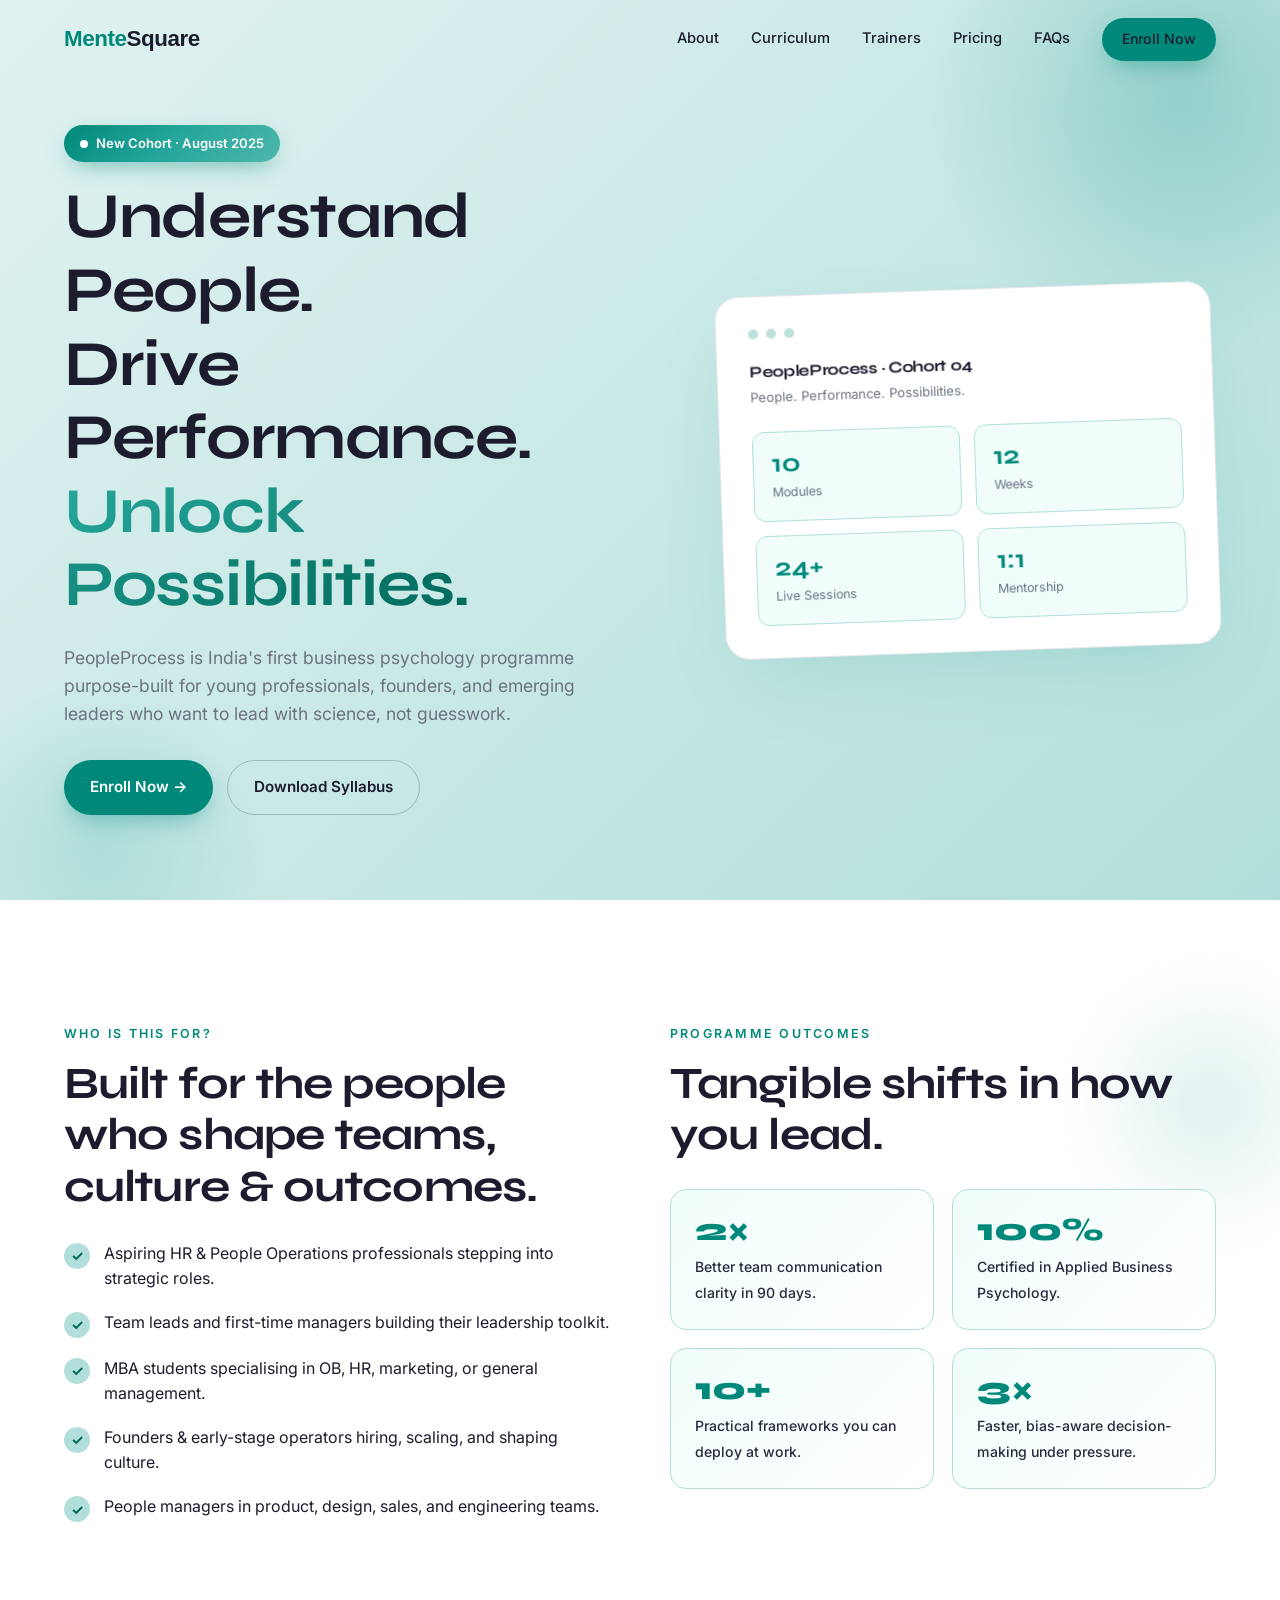
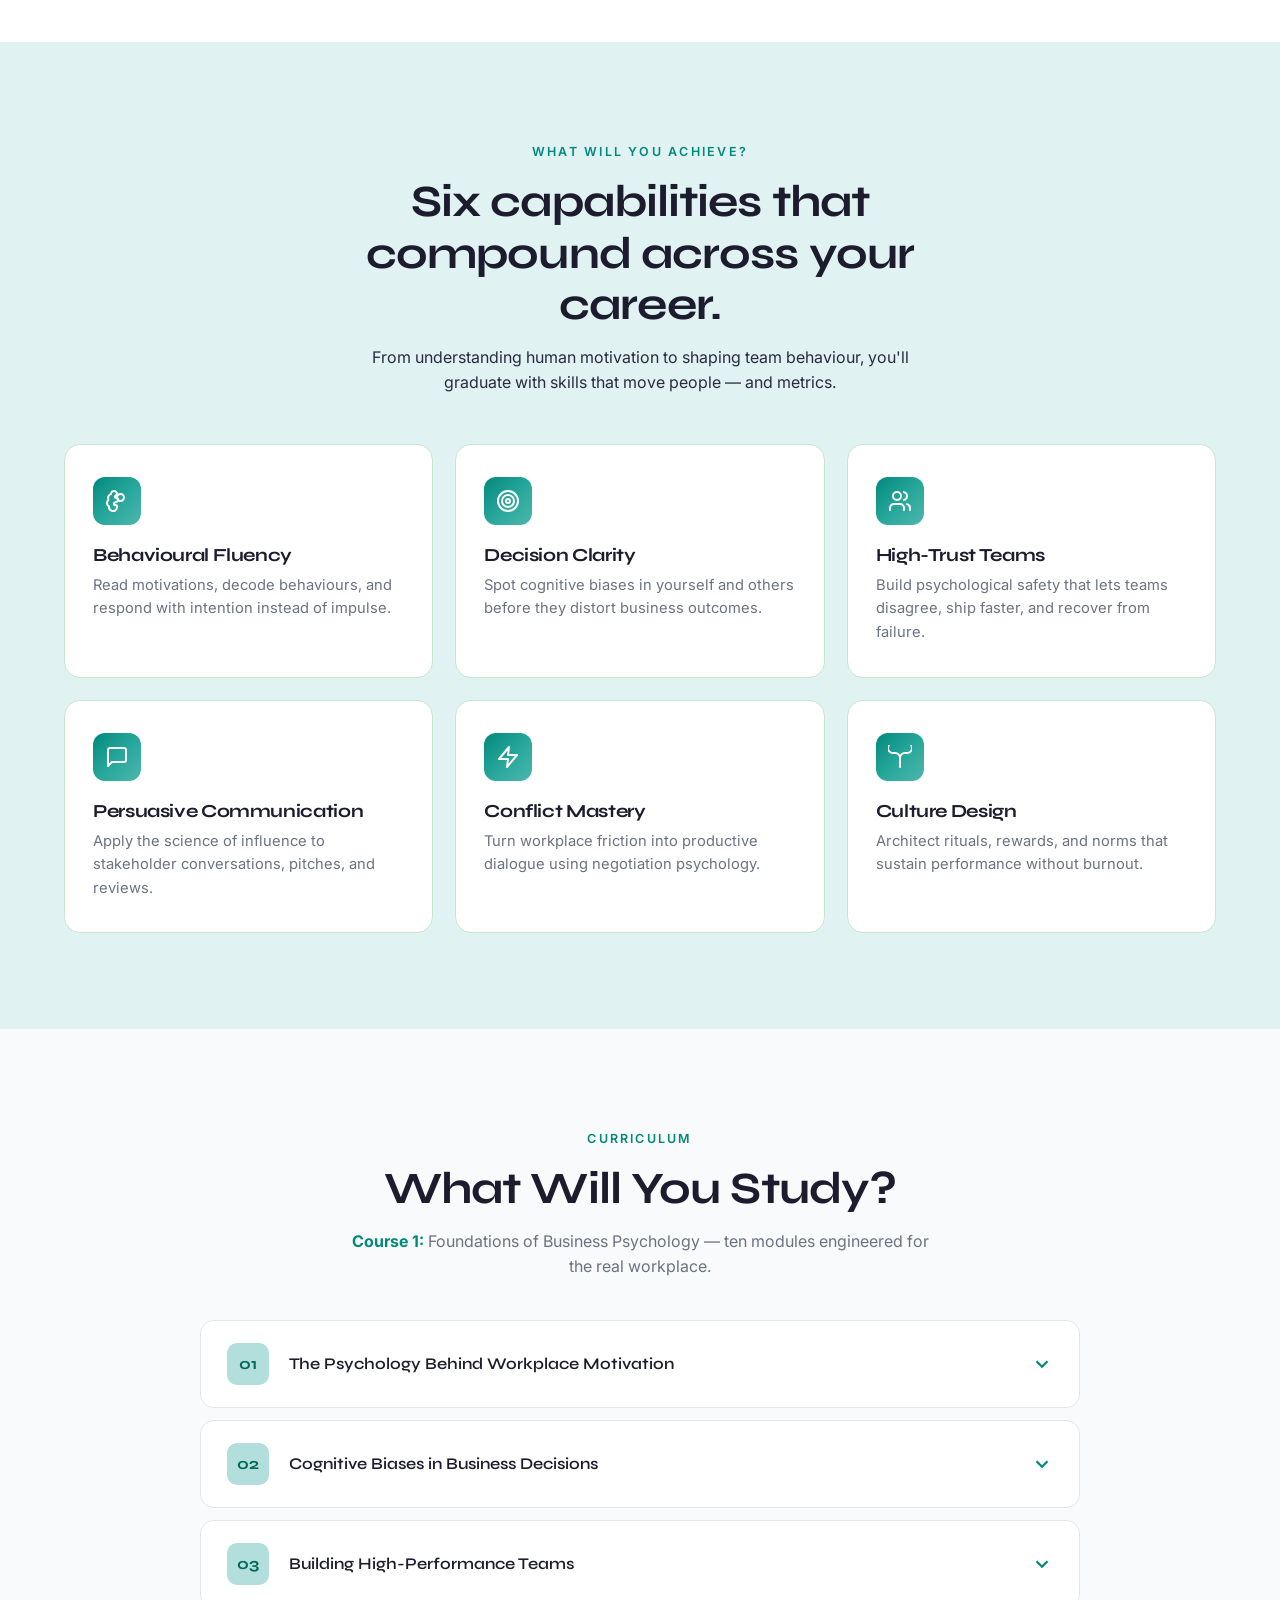
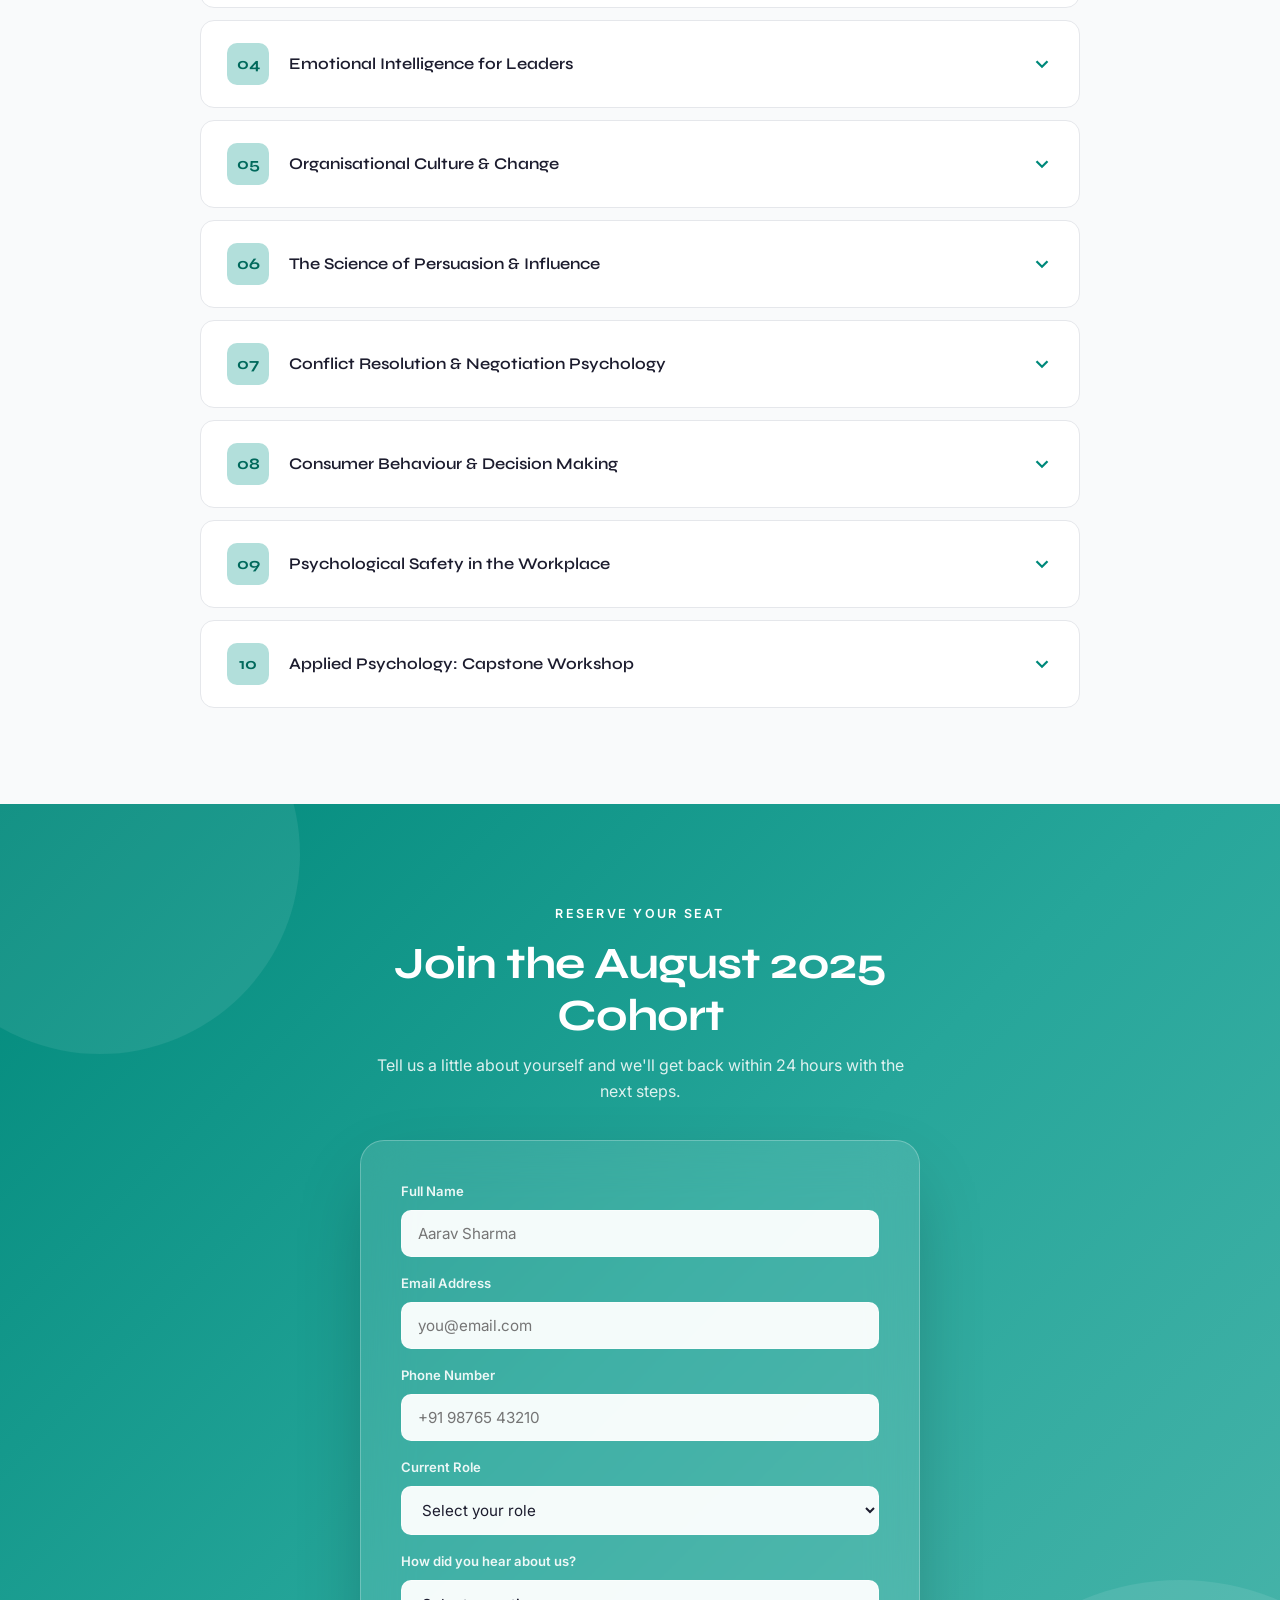
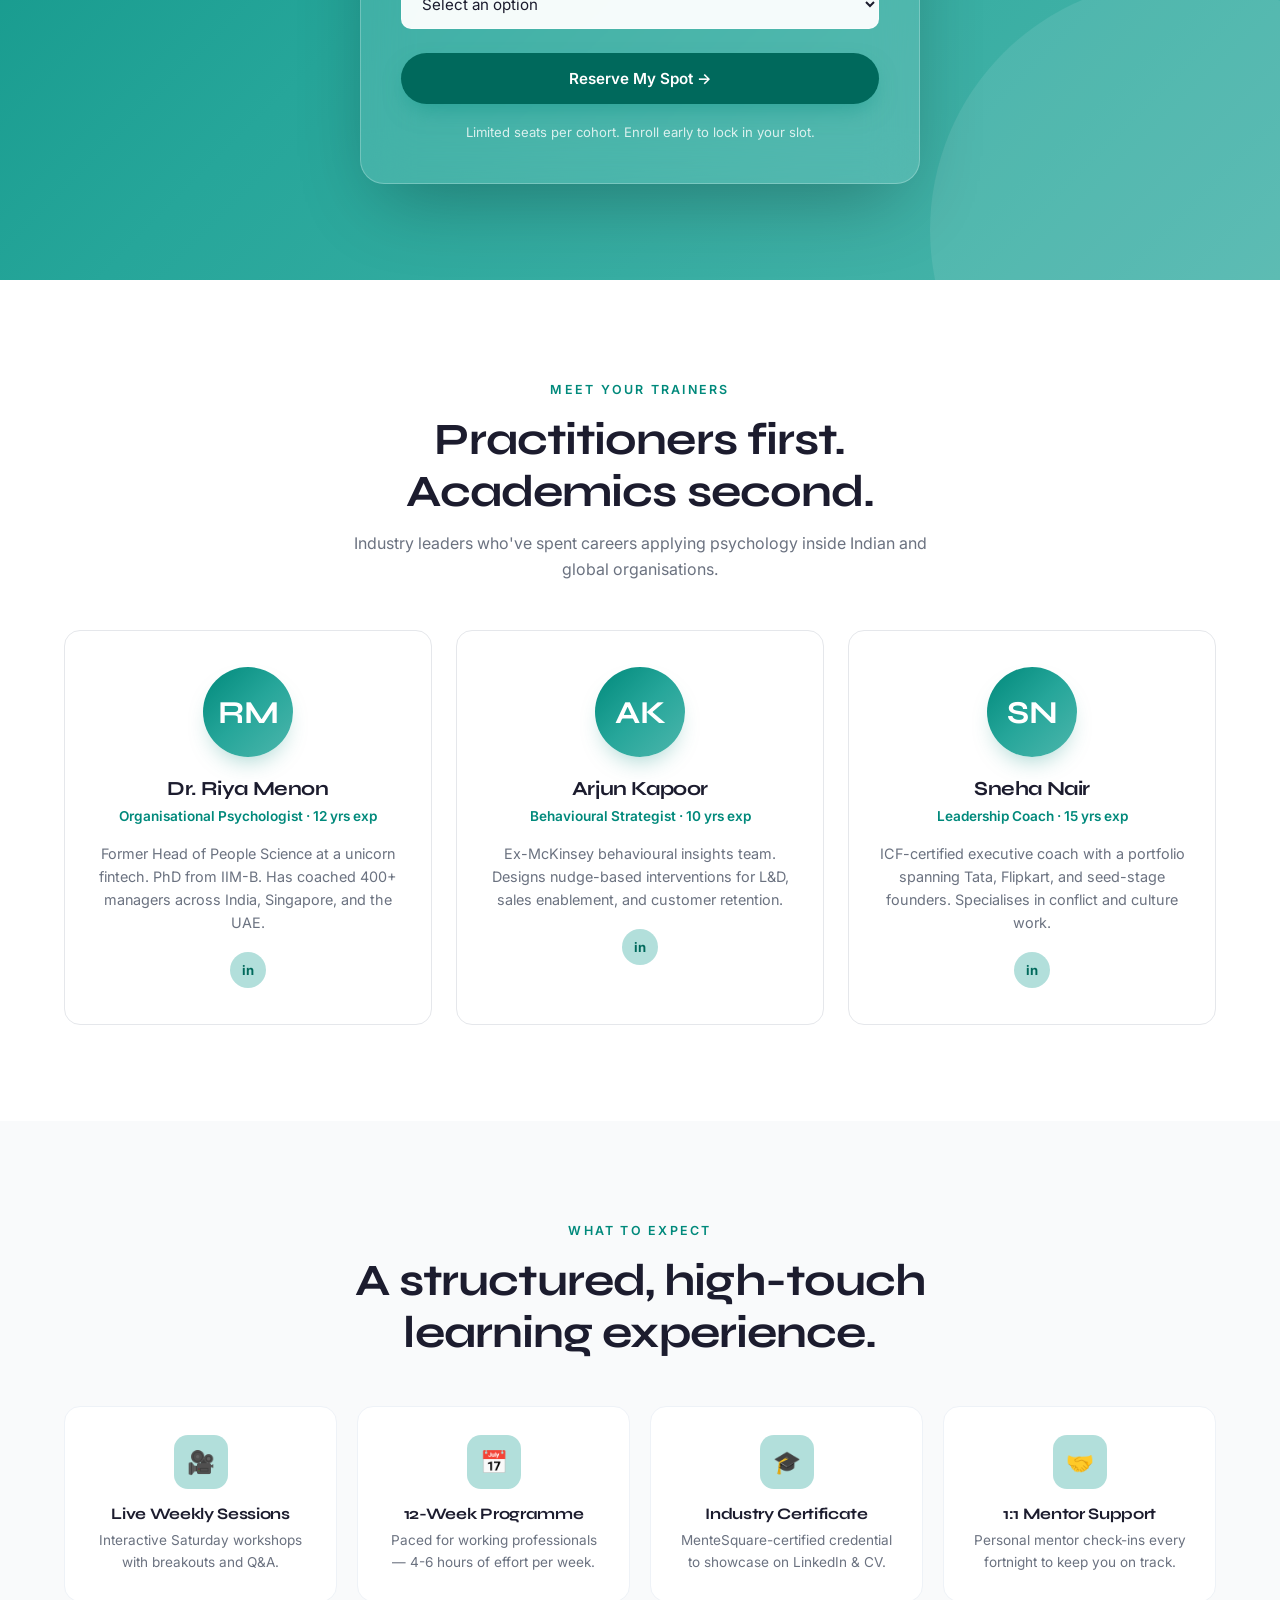
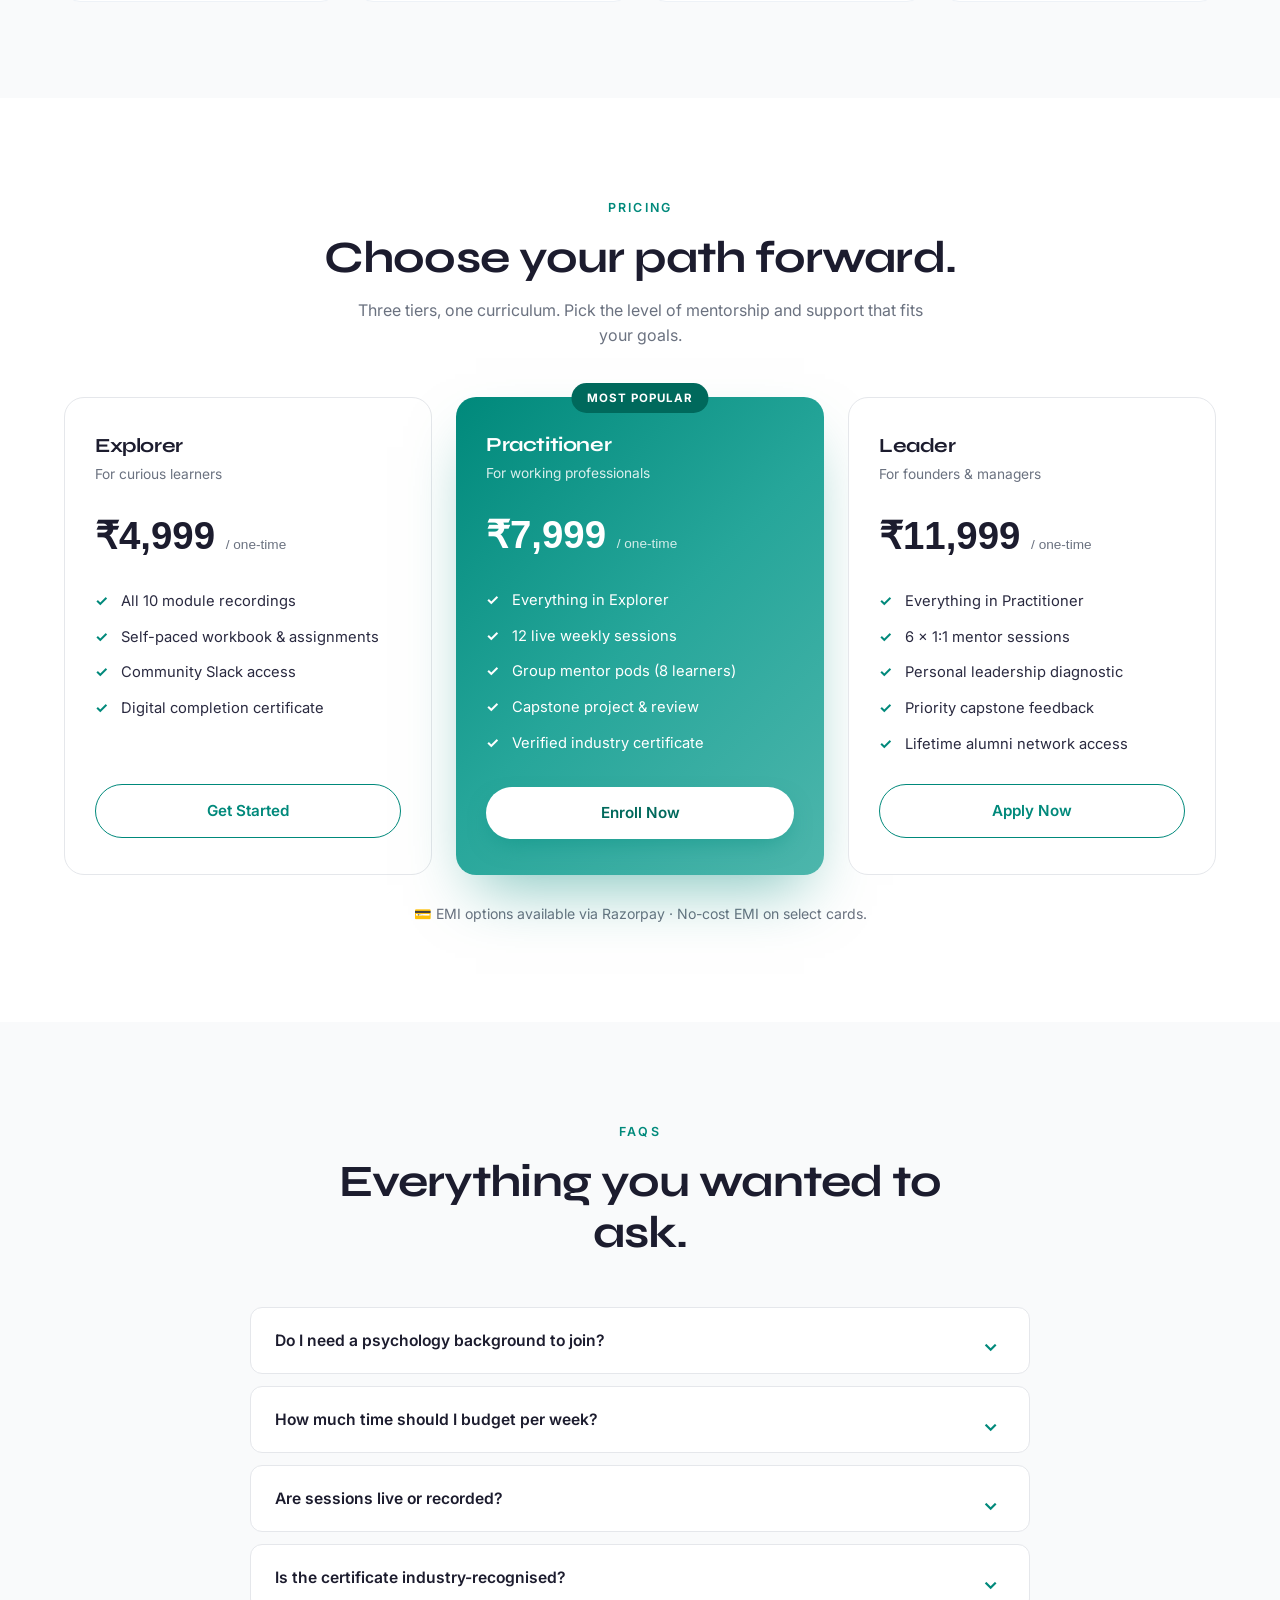
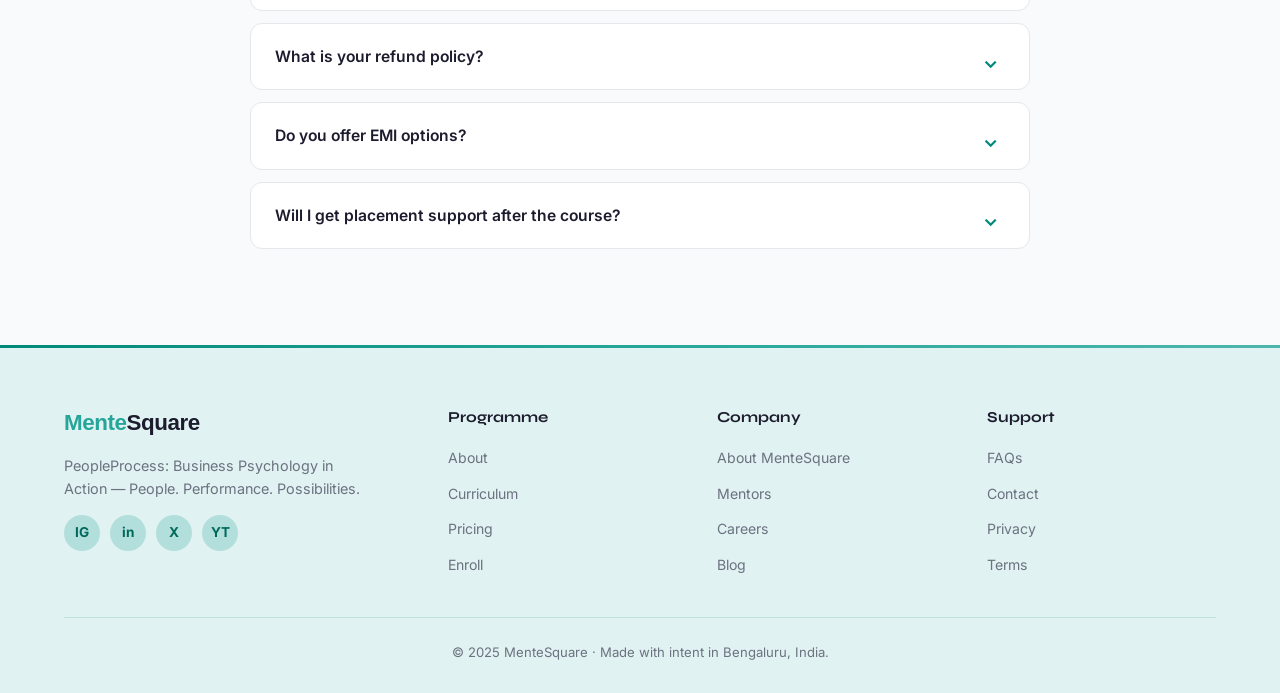
==== public/peopleprocess.html @ 3e002c64 "Changes" ====
<!DOCTYPE html>
<html lang="en">
<head>
<meta charset="UTF-8" />
<meta name="viewport" content="width=device-width, initial-scale=1.0" />
<title>PeopleProcess: Business Psychology in Action — MenteSquare</title>
<meta name="description" content="India's first business psychology programme for young professionals. People. Performance. Possibilities." />
<link rel="preconnect" href="https://fonts.googleapis.com" />
<link rel="preconnect" href="https://fonts.gstatic.com" crossorigin />
<link href="https://fonts.googleapis.com/css2?family=Syne:wght@500;600;700;800&family=Inter:wght@300;400;500;600;700&display=swap" rel="stylesheet" />
<style>
:root{
  --teal:#00897B; --teal-dark:#00695C; --teal-light:#B2DFDB; --teal-glow:#26A69A;
  --off:#F9FAFB; --ink:#1C1C2E; --ink-soft:#2A2A40; --muted:#6B7280;
  --grad: linear-gradient(135deg,#00897B 0%,#26A69A 50%,#4DB6AC 100%);
  --grad-dark: linear-gradient(135deg,#E0F2F1 0%,#B2DFDB 100%);
  --glass: rgba(255,255,255,0.08);
  --glass-border: rgba(255,255,255,0.18);
  --shadow: 0 20px 60px -20px rgba(0,137,123,.35);
  --radius: 16px;
}
*{box-sizing:border-box;margin:0;padding:0}
html{scroll-behavior:smooth;scroll-padding-top:80px}
body{font-family:'Inter',system-ui,sans-serif;color:var(--ink);background:var(--off);line-height:1.6;-webkit-font-smoothing:antialiased;overflow-x:hidden}
h1,h2,h3,h4{font-family:'Syne',sans-serif;font-weight:700;line-height:1.15;letter-spacing:-.02em;color:var(--ink)}
h1{font-size:clamp(2.2rem,5.2vw,4rem)}
h2{font-size:clamp(1.8rem,3.8vw,2.8rem)}
h3{font-size:1.25rem}
p{color:var(--muted)}
a{color:inherit;text-decoration:none}
img{max-width:100%;display:block}
.container{max-width:1200px;margin:0 auto;padding:0 24px}
.section{padding:96px 0;position:relative;overflow:hidden}
.eyebrow{display:inline-block;font-size:.78rem;font-weight:600;letter-spacing:.18em;text-transform:uppercase;color:var(--teal);margin-bottom:14px}
.btn{display:inline-flex;align-items:center;gap:8px;padding:14px 26px;border-radius:999px;font-weight:600;font-size:.95rem;cursor:pointer;border:none;transition:transform .25s ease,box-shadow .25s ease,background .25s ease;font-family:inherit}
.btn-primary{background:var(--teal);color:#fff;box-shadow:0 10px 24px -8px rgba(0,137,123,.5)}
.btn-primary:hover{transform:translateY(-2px);background:var(--teal-dark);box-shadow:0 16px 32px -10px rgba(0,137,123,.6)}
.btn-outline{background:transparent;color:var(--ink);border:1.5px solid rgba(0,0,0,.2)}
.btn-outline:hover{background:rgba(0,137,123,.08);border-color:var(--teal)}
.btn-ghost{background:transparent;color:var(--teal);border:1.5px solid var(--teal)}
.btn-ghost:hover{background:var(--teal);color:#fff}

/* Floating shapes */
.shape{position:absolute;border-radius:50%;pointer-events:none;z-index:0}
.shape-teal{background:radial-gradient(circle,rgba(38,166,154,.35),transparent 70%);filter:blur(20px)}
.shape-light{background:radial-gradient(circle,rgba(178,223,219,.5),transparent 70%);filter:blur(30px)}
.arc{position:absolute;border:2px solid rgba(0,137,123,.15);border-radius:50%;pointer-events:none}

/* Navbar */
.nav{position:fixed;top:0;left:0;right:0;z-index:100;padding:18px 0;transition:all .3s ease;background:transparent}
.nav.scrolled{background:rgba(249,250,251,.85);backdrop-filter:blur(16px);-webkit-backdrop-filter:blur(16px);box-shadow:0 4px 20px -10px rgba(0,0,0,.08);padding:12px 0}
.nav-inner{display:flex;align-items:center;justify-content:space-between}
.logo{font-family:'Calibri','Segoe UI',sans-serif;font-weight:800;font-size:1.4rem;color:var(--teal);letter-spacing:-.02em}
.logo span{color:var(--ink)}
.nav-links{display:flex;gap:32px;align-items:center}
.nav-links a{font-size:.92rem;font-weight:500;color:var(--ink);transition:color .2s}
.nav-links a:hover{color:var(--teal)}
.nav .btn{padding:10px 20px;font-size:.88rem}
.hamburger{display:none;background:none;border:none;cursor:pointer;width:32px;height:32px;flex-direction:column;justify-content:center;gap:5px}
.hamburger span{display:block;width:22px;height:2px;background:var(--ink);transition:.3s}

/* Hero */
.hero{background:var(--grad-dark);color:var(--ink);min-height:100vh;display:flex;align-items:center;padding:120px 0 80px;position:relative}
.hero::before{content:'';position:absolute;top:-200px;right:-200px;width:600px;height:600px;background:radial-gradient(circle,rgba(0,137,123,.25),transparent 60%);border-radius:50%}
.hero::after{content:'';position:absolute;bottom:-150px;left:-100px;width:400px;height:400px;background:radial-gradient(circle,rgba(38,166,154,.18),transparent 60%);border-radius:50%}
.hero-grid{display:grid;grid-template-columns:1.2fr 1fr;gap:60px;align-items:center;position:relative;z-index:2}
.hero h1{color:var(--ink);margin:18px 0 22px}
.hero h1 .accent{background:linear-gradient(135deg,#26A69A,#00695C);-webkit-background-clip:text;background-clip:text;-webkit-text-fill-color:transparent}
.hero p.lead{font-size:1.1rem;color:var(--muted);max-width:560px;margin-bottom:32px}
.badge{display:inline-flex;align-items:center;gap:8px;padding:8px 16px;background:var(--grad);border-radius:999px;font-size:.82rem;font-weight:600;color:#fff;box-shadow:0 8px 24px -8px rgba(0,137,123,.6)}
.badge::before{content:'';width:8px;height:8px;background:#fff;border-radius:50%;animation:pulse 2s infinite}
@keyframes pulse{0%,100%{opacity:1}50%{opacity:.4}}
.hero-ctas{display:flex;gap:14px;flex-wrap:wrap}

.mockup{background:#fff;backdrop-filter:blur(20px);-webkit-backdrop-filter:blur(20px);border:1px solid #E5E7EB;border-radius:24px;padding:32px;box-shadow:0 30px 80px -20px rgba(0,137,123,.15);transform:rotate(-2deg);transition:transform .6s ease;position:relative}
.mockup:hover{transform:rotate(0deg)}
.mockup-header{display:flex;align-items:center;gap:8px;margin-bottom:24px}
.dot{width:10px;height:10px;border-radius:50%;background:rgba(0,137,123,.25)}
.mockup h4{color:var(--ink);font-size:1rem;margin-bottom:6px}
.mockup .sub{color:var(--muted);font-size:.82rem;margin-bottom:24px}
.stats-grid{display:grid;grid-template-columns:1fr 1fr;gap:14px}
.stat{background:#F0FDFA;border:1px solid #B2DFDB;border-radius:12px;padding:18px}
.stat .num{font-family:'Syne';font-size:1.6rem;font-weight:700;color:var(--teal);display:block;line-height:1}
.stat .lbl{color:var(--muted);font-size:.78rem;margin-top:6px;display:block}

/* Who */
#who{background:#fff;padding:120px 0}
.who-grid{display:grid;grid-template-columns:1fr 1fr;gap:60px;align-items:start}
.check-list{list-style:none;display:flex;flex-direction:column;gap:18px;margin-top:28px}
.check-list li{display:flex;gap:14px;align-items:flex-start;font-size:1rem;color:var(--ink)}
.check-icon{flex-shrink:0;width:26px;height:26px;border-radius:50%;background:var(--teal-light);color:var(--teal-dark);display:flex;align-items:center;justify-content:center;font-weight:700;font-size:.9rem;margin-top:2px}
.outcome-grid{display:grid;grid-template-columns:1fr 1fr;gap:18px;margin-top:28px}
.outcome{padding:24px;background:linear-gradient(135deg,#F0FDFA 0%,#fff 100%);border:1px solid var(--teal-light);border-radius:var(--radius);transition:transform .3s,box-shadow .3s}
.outcome:hover{transform:translateY(-4px);box-shadow:var(--shadow)}
.outcome .big{font-family:'Syne';font-size:2rem;font-weight:800;color:var(--teal);display:block;line-height:1;margin-bottom:8px}
.outcome .desc{font-size:.88rem;color:var(--ink-soft);font-weight:500}

/* Achieve */
#achieve{background:#E0F2F1;color:var(--ink);position:relative}
#achieve h2{color:var(--ink)}
#achieve .eyebrow{color:var(--teal)}
#achieve .section-sub{color:var(--ink-soft);max-width:600px;margin-bottom:48px}
.ach-grid{display:grid;grid-template-columns:repeat(3,1fr);gap:22px}
.ach-card{padding:32px 28px;background:#fff;border:1px solid #C8E6C9;border-radius:var(--radius);transition:all .35s ease;position:relative;overflow:hidden}
.ach-card::before{content:'';position:absolute;top:0;left:0;right:0;height:3px;background:var(--grad);transform:scaleX(0);transform-origin:left;transition:transform .4s}
.ach-card:hover{background:#fff;border-color:var(--teal);transform:translateY(-6px);box-shadow:var(--shadow)}
.ach-card:hover::before{transform:scaleX(1)}
.ach-icon{width:48px;height:48px;border-radius:12px;background:var(--grad);display:flex;align-items:center;justify-content:center;margin-bottom:20px;font-size:1.4rem}
.ach-card h3{color:var(--ink);margin-bottom:8px;font-size:1.15rem}
.ach-card p{color:var(--muted);font-size:.92rem}

/* Curriculum */
#curriculum{background:var(--off)}
.modules{max-width:880px;margin:40px auto 0;display:flex;flex-direction:column;gap:12px}
.module{background:#fff;border:1px solid #E5E7EB;border-radius:14px;overflow:hidden;transition:box-shadow .25s,border-color .25s}
.module.open{box-shadow:0 10px 30px -12px rgba(0,137,123,.25);border-color:var(--teal-light)}
.module-head{display:flex;align-items:center;gap:20px;padding:22px 26px;cursor:pointer;user-select:none}
.module-num{flex-shrink:0;width:42px;height:42px;border-radius:10px;background:var(--teal-light);color:var(--teal-dark);font-family:'Syne';font-weight:700;display:flex;align-items:center;justify-content:center;font-size:1rem;transition:.3s}
.module.open .module-num{background:var(--teal);color:#fff}
.module-title{flex:1;font-weight:600;font-size:1.02rem;color:var(--ink);font-family:'Syne'}
.chev{width:22px;height:22px;color:var(--teal);transition:transform .3s}
.module.open .chev{transform:rotate(180deg)}
.module-body{max-height:0;overflow:hidden;transition:max-height .35s ease,padding .35s ease;padding:0 26px 0 88px}
.module.open .module-body{max-height:200px;padding-bottom:22px}
.module-body p{font-size:.93rem;line-height:1.65}

/* Registration */
#register{background:var(--grad);color:#fff;position:relative;overflow:hidden}
#register::before,#register::after{content:'';position:absolute;border-radius:50%}
#register::before{top:-150px;left:-100px;width:400px;height:400px;background:rgba(255,255,255,.08)}
#register::after{bottom:-200px;right:-150px;width:500px;height:500px;background:rgba(178,223,219,.15)}
.reg-wrap{max-width:560px;margin:0 auto;position:relative;z-index:2;text-align:center}
.reg-wrap h2{color:#fff;margin-bottom:12px}
.reg-wrap .sub{color:rgba(255,255,255,.85);margin-bottom:36px}
.glass-card{background:rgba(255,255,255,.12);backdrop-filter:blur(24px);-webkit-backdrop-filter:blur(24px);border:1px solid rgba(255,255,255,.25);border-radius:24px;padding:40px;box-shadow:0 30px 80px -20px rgba(0,0,0,.3)}
.form-row{margin-bottom:16px;text-align:left}
.form-row label{display:block;font-size:.82rem;font-weight:600;color:rgba(255,255,255,.9);margin-bottom:8px}
.form-row input,.form-row select{width:100%;padding:13px 16px;background:rgba(255,255,255,.95);border:1px solid rgba(255,255,255,.4);border-radius:10px;font-size:.95rem;font-family:inherit;color:var(--ink);outline:none;transition:.2s}
.form-row input:focus,.form-row select:focus{border-color:#fff;box-shadow:0 0 0 3px rgba(255,255,255,.25)}
.btn-full{width:100%;justify-content:center;background:var(--teal-dark);color:#fff;margin-top:8px;padding:16px}
.btn-full:hover{background:#000}
.reg-note{margin-top:18px;font-size:.82rem;color:rgba(255,255,255,.8)}

/* Trainers */
#trainers{background:#fff}
.trainer-grid{display:grid;grid-template-columns:repeat(3,1fr);gap:24px;margin-top:48px}
.trainer{padding:36px 28px;text-align:center;background:#fff;border:1px solid #E5E7EB;border-radius:var(--radius);transition:all .35s ease}
.trainer:hover{transform:translateY(-8px);box-shadow:var(--shadow);border-color:var(--teal-light)}
.avatar{width:90px;height:90px;border-radius:50%;background:var(--grad);color:#fff;font-family:'Syne';font-weight:700;font-size:2rem;display:flex;align-items:center;justify-content:center;margin:0 auto 20px;box-shadow:0 12px 24px -10px rgba(0,137,123,.4)}
.trainer h3{margin-bottom:6px}
.trainer .role{color:var(--teal);font-size:.85rem;font-weight:600;margin-bottom:14px}
.trainer .bio{font-size:.9rem;margin-bottom:18px}
.lnk{display:inline-flex;width:36px;height:36px;border-radius:50%;background:var(--teal-light);color:var(--teal-dark);align-items:center;justify-content:center;font-weight:700;font-size:.82rem;transition:.25s}
.lnk:hover{background:var(--teal);color:#fff}

/* Expect */
#expect{background:var(--off)}
.expect-grid{display:grid;grid-template-columns:repeat(4,1fr);gap:20px;margin-top:48px}
.expect{padding:28px;background:#fff;border-radius:var(--radius);text-align:center;position:relative;border:1px solid #EEF2F7;transition:.3s}
.expect::after{content:'';position:absolute;bottom:0;left:50%;transform:translateX(-50%);width:0;height:3px;background:var(--teal);transition:width .35s ease}
.expect:hover{transform:translateY(-4px);box-shadow:0 12px 28px -16px rgba(0,137,123,.3)}
.expect:hover::after{width:60%}
.expect-icon{width:54px;height:54px;border-radius:14px;background:var(--teal-light);color:var(--teal-dark);display:flex;align-items:center;justify-content:center;margin:0 auto 16px;font-size:1.4rem}
.expect h4{font-size:1rem;margin-bottom:6px}
.expect p{font-size:.85rem}

/* Pricing */
#pricing{background:#fff}
.price-grid{display:grid;grid-template-columns:repeat(3,1fr);gap:24px;margin-top:48px;align-items:stretch}
.price{padding:36px 30px;background:#fff;border:1px solid #E5E7EB;border-radius:20px;display:flex;flex-direction:column;transition:.3s;position:relative}
.price:hover{transform:translateY(-6px);box-shadow:var(--shadow)}
.price.featured{background:var(--grad);color:#fff;border:none;transform:scale(1.04);box-shadow:0 30px 60px -20px rgba(0,137,123,.5)}
.price.featured:hover{transform:scale(1.04) translateY(-6px)}
.price.featured h3,.price.featured .amt,.price.featured li{color:#fff}
.price.featured .feat-list li::before{color:#fff}
.popular{position:absolute;top:-14px;left:50%;transform:translateX(-50%);background:var(--teal-dark);color:#fff;padding:6px 16px;border-radius:999px;font-size:.72rem;font-weight:700;letter-spacing:.08em;text-transform:uppercase}
.price h3{margin-bottom:6px}
.price .tag{font-size:.86rem;color:var(--muted);margin-bottom:20px}
.price.featured .tag{color:rgba(255,255,255,.85)}
.amt{font-family:'Calibri','Segoe UI',sans-serif;font-size:2.4rem;font-weight:800;color:var(--ink);margin-bottom:24px;display:block}
.amt small{font-size:.85rem;font-weight:500;color:var(--muted)}
.price.featured .amt small{color:rgba(255,255,255,.8)}
.feat-list{list-style:none;margin-bottom:28px;flex:1;display:flex;flex-direction:column;gap:12px}
.feat-list li{font-size:.92rem;color:var(--ink-soft);padding-left:26px;position:relative}
.feat-list li::before{content:'✓';position:absolute;left:0;color:var(--teal);font-weight:700}
.price .btn{width:100%;justify-content:center}
.price.featured .btn-primary{background:#fff;color:var(--teal-dark)}
.price.featured .btn-primary:hover{background:var(--ink);color:#fff}
.price-note{text-align:center;margin-top:28px;font-size:.88rem;color:var(--muted)}

/* FAQ */
#faq{background:var(--off)}
.faq-list{max-width:780px;margin:48px auto 0;display:flex;flex-direction:column;gap:12px}
.faq{background:#fff;border:1px solid #E5E7EB;border-radius:12px;overflow:hidden;transition:.25s}
.faq.open{border-color:var(--teal-light);box-shadow:0 8px 24px -14px rgba(0,137,123,.3)}
.faq-head{display:flex;align-items:center;justify-content:space-between;padding:20px 24px;cursor:pointer;font-weight:600;color:var(--ink);font-size:.98rem}
.faq-head .chev{transition:transform .3s;color:var(--teal);font-size:1.2rem;font-weight:700}
.faq.open .chev{transform:rotate(180deg)}
.faq-body{max-height:0;overflow:hidden;transition:max-height .35s ease,padding .35s ease;padding:0 24px}
.faq.open .faq-body{max-height:240px;padding:0 24px 22px}
.faq-body p{font-size:.92rem;line-height:1.7}

/* Footer */
footer{background:#E0F2F1;color:var(--ink);padding:60px 0 30px;position:relative}
footer::before{content:'';position:absolute;top:0;left:0;right:0;height:3px;background:var(--grad)}
.foot-grid{display:grid;grid-template-columns:1.5fr 1fr 1fr 1fr;gap:40px;margin-bottom:40px}
.foot-brand p{margin-top:14px;font-size:.9rem;max-width:300px;color:var(--muted)}
.foot-col h5{color:var(--ink);font-family:'Syne';font-size:.95rem;margin-bottom:16px}
.foot-col ul{list-style:none;display:flex;flex-direction:column;gap:10px}
.foot-col a{font-size:.88rem;color:var(--muted);transition:color .2s}
.foot-col a:hover{color:var(--teal)}
.socials{display:flex;gap:10px;margin-top:14px}
.socials a{width:36px;height:36px;border-radius:50%;background:var(--teal-light);display:flex;align-items:center;justify-content:center;color:var(--teal-dark);font-size:.85rem;font-weight:700;transition:.25s}
.socials a:hover{background:var(--teal);color:#fff;transform:translateY(-2px)}
.foot-bottom{border-top:1px solid rgba(0,137,123,.15);padding-top:24px;text-align:center;font-size:.82rem;color:var(--muted)}

/* Fade-in */
.reveal{opacity:0;transform:translateY(30px);transition:opacity .8s ease,transform .8s ease}
.reveal.visible{opacity:1;transform:translateY(0)}

/* Section header */
.section-head{text-align:center;max-width:680px;margin:0 auto 20px}
.section-sub{color:var(--muted);font-size:1rem;max-width:600px;margin:14px auto 0}

/* Mobile */
@media (max-width:900px){
  .section{padding:72px 0}
  .hero-grid,.who-grid{grid-template-columns:1fr;gap:48px}
  .ach-grid,.trainer-grid,.expect-grid,.price-grid{grid-template-columns:1fr}
  .price.featured{transform:none}
  .price.featured:hover{transform:translateY(-6px)}
  .outcome-grid{grid-template-columns:1fr 1fr}
  .foot-grid{grid-template-columns:1fr 1fr;gap:32px}
  .nav-links{display:none;position:absolute;top:100%;left:0;right:0;background:#fff;flex-direction:column;padding:20px;gap:18px;box-shadow:0 10px 30px -10px rgba(0,0,0,.1)}
  .nav-links.open{display:flex}
  .hamburger{display:flex}
  .mockup{transform:none}
}
@media (max-width:520px){
  .outcome-grid,.foot-grid{grid-template-columns:1fr}
  .glass-card{padding:28px 22px}
}
</style>
</head>
<body>

<nav class="nav" id="nav">
  <div class="container nav-inner">
    <a href="#" class="logo">Mente<span>Square</span></a>
    <div class="nav-links" id="navLinks">
      <a href="#who">About</a>
      <a href="#curriculum">Curriculum</a>
      <a href="#trainers">Trainers</a>
      <a href="#pricing">Pricing</a>
      <a href="#faq">FAQs</a>
      <a href="#register" class="btn btn-primary">Enroll Now</a>
    </div>
    <button class="hamburger" id="hamburger" aria-label="Menu"><span></span><span></span><span></span></button>
  </div>
</nav>

<section class="hero">
  <div class="container">
    <div class="hero-grid">
      <div>
        <div class="badge">New Cohort · August 2025</div>
        <h1>Understand People.<br/>Drive Performance.<br/><span class="accent">Unlock Possibilities.</span></h1>
        <p class="lead">PeopleProcess is India's first business psychology programme purpose-built for young professionals, founders, and emerging leaders who want to lead with science, not guesswork.</p>
        <div class="hero-ctas">
          <a href="#register" class="btn btn-primary">Enroll Now →</a>
          <a href="#curriculum" class="btn btn-outline">Download Syllabus</a>
        </div>
      </div>
      <div class="mockup">
        <div class="mockup-header"><span class="dot"></span><span class="dot"></span><span class="dot"></span></div>
        <h4>PeopleProcess · Cohort 04</h4>
        <p class="sub">People. Performance. Possibilities.</p>
        <div class="stats-grid">
          <div class="stat"><span class="num">10</span><span class="lbl">Modules</span></div>
          <div class="stat"><span class="num">12</span><span class="lbl">Weeks</span></div>
          <div class="stat"><span class="num">24+</span><span class="lbl">Live Sessions</span></div>
          <div class="stat"><span class="num">1:1</span><span class="lbl">Mentorship</span></div>
        </div>
      </div>
    </div>
  </div>
</section>

<section class="section" id="who">
  <div class="shape shape-light" style="width:260px;height:260px;top:10%;right:-60px"></div>
  <div class="container">
    <div class="who-grid">
      <div class="reveal">
        <span class="eyebrow">Who Is This For?</span>
        <h2>Built for the people who shape teams, culture &amp; outcomes.</h2>
        <ul class="check-list">
          <li><span class="check-icon">✓</span><span>Aspiring HR &amp; People Operations professionals stepping into strategic roles.</span></li>
          <li><span class="check-icon">✓</span><span>Team leads and first-time managers building their leadership toolkit.</span></li>
          <li><span class="check-icon">✓</span><span>MBA students specialising in OB, HR, marketing, or general management.</span></li>
          <li><span class="check-icon">✓</span><span>Founders &amp; early-stage operators hiring, scaling, and shaping culture.</span></li>
          <li><span class="check-icon">✓</span><span>People managers in product, design, sales, and engineering teams.</span></li>
        </ul>
      </div>
      <div class="reveal">
        <span class="eyebrow">Programme Outcomes</span>
        <h2>Tangible shifts in how you lead.</h2>
        <div class="outcome-grid">
          <div class="outcome"><span class="big">2×</span><span class="desc">Better team communication clarity in 90 days.</span></div>
          <div class="outcome"><span class="big">100%</span><span class="desc">Certified in Applied Business Psychology.</span></div>
          <div class="outcome"><span class="big">10+</span><span class="desc">Practical frameworks you can deploy at work.</span></div>
          <div class="outcome"><span class="big">3×</span><span class="desc">Faster, bias-aware decision-making under pressure.</span></div>
        </div>
      </div>
    </div>
  </div>
</section>

<section class="section" id="achieve">
  <div class="container">
    <div class="section-head reveal">
      <span class="eyebrow">What Will You Achieve?</span>
      <h2>Six capabilities that compound across your career.</h2>
      <p class="section-sub">From understanding human motivation to shaping team behaviour, you'll graduate with skills that move people — and metrics.</p>
    </div>
    <div class="ach-grid">
      <div class="ach-card reveal"><div class="ach-icon"><svg width="24" height="24" viewBox="0 0 24 24" fill="none" stroke="currentColor" stroke-width="2" stroke-linecap="round" stroke-linejoin="round" style="color:#fff"><path d="M12 5a3 3 0 1 0-5.997.125 4 4 0 0 0-2.526 5.77 4 4 0 0 0 .556 6.588 4 4 0 0 0 7.636 2.106 3.2 3.2 0 0 0 .164-.546c.028-.13.06-.264.097-.405.14-.495.243-.923.27-1.27.02-.243-.013-.612-.32-.853a2 2 0 0 0-.748-.353c-.253-.054-.625-.062-1.04-.04l-.123.007a1 1 0 0 1-.866-.5 1.5 1.5 0 0 1 .27-1.9c.434-.363 1.024-.6 1.634-.78l.247-.074a5 5 0 0 0 1.1-.52c.24-.168.44-.368.596-.596.28-.424.36-.93.223-1.417-.112-.39-.36-.72-.71-.95l-.172-.1c-.48-.287-1.02-.48-1.58-.56a1 1 0 0 1-.86-1.02c0-.48.38-.87.86-.87z"/><path d="M15.5 12a3.5 3.5 0 1 1 0-7 3.5 3.5 0 0 1 0 7z"/></svg></div><h3>Behavioural Fluency</h3><p>Read motivations, decode behaviours, and respond with intention instead of impulse.</p></div>
      <div class="ach-card reveal"><div class="ach-icon"><svg width="24" height="24" viewBox="0 0 24 24" fill="none" stroke="currentColor" stroke-width="2" stroke-linecap="round" stroke-linejoin="round" style="color:#fff"><circle cx="12" cy="12" r="10"/><circle cx="12" cy="12" r="6"/><circle cx="12" cy="12" r="2"/></svg></div><h3>Decision Clarity</h3><p>Spot cognitive biases in yourself and others before they distort business outcomes.</p></div>
      <div class="ach-card reveal"><div class="ach-icon"><svg width="24" height="24" viewBox="0 0 24 24" fill="none" stroke="currentColor" stroke-width="2" stroke-linecap="round" stroke-linejoin="round" style="color:#fff"><path d="M16 21v-2a4 4 0 0 0-4-4H6a4 4 0 0 0-4 4v2"/><circle cx="9" cy="7" r="4"/><path d="M22 21v-2a4 4 0 0 0-3-3.87"/><path d="M16 3.13a4 4 0 0 1 0 7.75"/></svg></div><h3>High-Trust Teams</h3><p>Build psychological safety that lets teams disagree, ship faster, and recover from failure.</p></div>
      <div class="ach-card reveal"><div class="ach-icon"><svg width="24" height="24" viewBox="0 0 24 24" fill="none" stroke="currentColor" stroke-width="2" stroke-linecap="round" stroke-linejoin="round" style="color:#fff"><path d="M21 15a2 2 0 0 1-2 2H7l-4 4V5a2 2 0 0 1 2-2h14a2 2 0 0 1 2 2z"/></svg></div><h3>Persuasive Communication</h3><p>Apply the science of influence to stakeholder conversations, pitches, and reviews.</p></div>
      <div class="ach-card reveal"><div class="ach-icon"><svg width="24" height="24" viewBox="0 0 24 24" fill="none" stroke="currentColor" stroke-width="2" stroke-linecap="round" stroke-linejoin="round" style="color:#fff"><polygon points="13 2 3 14 12 14 11 22 21 10 12 10 13 2"/></svg></div><h3>Conflict Mastery</h3><p>Turn workplace friction into productive dialogue using negotiation psychology.</p></div>
      <div class="ach-card reveal"><div class="ach-icon"><svg width="24" height="24" viewBox="0 0 24 24" fill="none" stroke="currentColor" stroke-width="2" stroke-linecap="round" stroke-linejoin="round" style="color:#fff"><path d="M12 22v-9m0 0a5 5 0 0 1 5-5h2a5 5 0 0 0 5-5c0-2-1-3.5-2.5-4.5"/><path d="M12 13a5 5 0 0 0-5-5H5a5 5 0 0 1-5-5c0-2 1-3.5 2.5-4.5"/></svg></div><h3>Culture Design</h3><p>Architect rituals, rewards, and norms that sustain performance without burnout.</p></div>
    </div>
  </div>
</section>

<section class="section" id="curriculum">
  <div class="container">
    <div class="section-head reveal">
      <span class="eyebrow">Curriculum</span>
      <h2>What Will You Study?</h2>
      <p class="section-sub"><strong style="color:var(--teal)">Course 1:</strong> Foundations of Business Psychology — ten modules engineered for the real workplace.</p>
    </div>
    <div class="modules reveal" id="modules">
      <div class="module"><div class="module-head"><div class="module-num">01</div><div class="module-title">The Psychology Behind Workplace Motivation</div><svg class="chev" viewBox="0 0 24 24" fill="none" stroke="currentColor" stroke-width="2.5"><polyline points="6 9 12 15 18 9"/></svg></div><div class="module-body"><p>Move past carrots and sticks. Explore intrinsic drivers, Self-Determination Theory, and how to design work that people actually want to do.</p></div></div>
      <div class="module"><div class="module-head"><div class="module-num">02</div><div class="module-title">Cognitive Biases in Business Decisions</div><svg class="chev" viewBox="0 0 24 24" fill="none" stroke="currentColor" stroke-width="2.5"><polyline points="6 9 12 15 18 9"/></svg></div><div class="module-body"><p>Identify anchoring, confirmation, and sunk-cost traps that quietly derail hiring, strategy, and product decisions — and build debiasing rituals.</p></div></div>
      <div class="module"><div class="module-head"><div class="module-num">03</div><div class="module-title">Building High-Performance Teams</div><svg class="chev" viewBox="0 0 24 24" fill="none" stroke="currentColor" stroke-width="2.5"><polyline points="6 9 12 15 18 9"/></svg></div><div class="module-body"><p>Apply Tuckman, Lencioni, and Google's Project Aristotle findings to compose, launch, and sustain teams that consistently outperform.</p></div></div>
      <div class="module"><div class="module-head"><div class="module-num">04</div><div class="module-title">Emotional Intelligence for Leaders</div><svg class="chev" viewBox="0 0 24 24" fill="none" stroke="currentColor" stroke-width="2.5"><polyline points="6 9 12 15 18 9"/></svg></div><div class="module-body"><p>Train the four EQ domains — self-awareness, self-management, social awareness, relationship management — with practical, on-the-job drills.</p></div></div>
      <div class="module"><div class="module-head"><div class="module-num">05</div><div class="module-title">Organisational Culture &amp; Change</div><svg class="chev" viewBox="0 0 24 24" fill="none" stroke="currentColor" stroke-width="2.5"><polyline points="6 9 12 15 18 9"/></svg></div><div class="module-body"><p>Diagnose existing culture using Schein's model and lead change without the resistance, burnout, or quiet quitting that usually follows.</p></div></div>
      <div class="module"><div class="module-head"><div class="module-num">06</div><div class="module-title">The Science of Persuasion &amp; Influence</div><svg class="chev" viewBox="0 0 24 24" fill="none" stroke="currentColor" stroke-width="2.5"><polyline points="6 9 12 15 18 9"/></svg></div><div class="module-body"><p>Master Cialdini's seven principles and modern behavioural-economics nudges to influence ethically across stakeholders and customers.</p></div></div>
      <div class="module"><div class="module-head"><div class="module-num">07</div><div class="module-title">Conflict Resolution &amp; Negotiation Psychology</div><svg class="chev" viewBox="0 0 24 24" fill="none" stroke="currentColor" stroke-width="2.5"><polyline points="6 9 12 15 18 9"/></svg></div><div class="module-body"><p>Use interest-based bargaining, tactical empathy, and BATNA analysis to convert workplace conflict into clear, durable agreements.</p></div></div>
      <div class="module"><div class="module-head"><div class="module-num">08</div><div class="module-title">Consumer Behaviour &amp; Decision Making</div><svg class="chev" viewBox="0 0 24 24" fill="none" stroke="currentColor" stroke-width="2.5"><polyline points="6 9 12 15 18 9"/></svg></div><div class="module-body"><p>Understand how customers actually buy — heuristics, framing, loss aversion — and apply it to product, marketing, and CX decisions.</p></div></div>
      <div class="module"><div class="module-head"><div class="module-num">09</div><div class="module-title">Psychological Safety in the Workplace</div><svg class="chev" viewBox="0 0 24 24" fill="none" stroke="currentColor" stroke-width="2.5"><polyline points="6 9 12 15 18 9"/></svg></div><div class="module-body"><p>Drawing on Amy Edmondson's research, install the everyday behaviours that let teams speak up, take risks, and innovate without fear.</p></div></div>
      <div class="module"><div class="module-head"><div class="module-num">10</div><div class="module-title">Applied Psychology: Capstone Workshop</div><svg class="chev" viewBox="0 0 24 24" fill="none" stroke="currentColor" stroke-width="2.5"><polyline points="6 9 12 15 18 9"/></svg></div><div class="module-body"><p>Bring it all together: a live, mentor-reviewed project applying psychological principles to a real workplace challenge of your choice.</p></div></div>
    </div>
  </div>
</section>

<section class="section" id="register">
  <div class="container">
    <div class="reg-wrap reveal">
      <span class="eyebrow" style="color:#fff">Reserve Your Seat</span>
      <h2>Join the August 2025 Cohort</h2>
      <p class="sub">Tell us a little about yourself and we'll get back within 24 hours with the next steps.</p>
      <form class="glass-card" onsubmit="event.preventDefault();alert('Thanks! We\\'ll reach out within 24 hours.');this.reset();">
        <div class="form-row"><label>Full Name</label><input type="text" required placeholder="Aarav Sharma" /></div>
        <div class="form-row"><label>Email Address</label><input type="email" required placeholder="you@email.com" /></div>
        <div class="form-row"><label>Phone Number</label><input type="tel" required placeholder="+91 98765 43210" /></div>
        <div class="form-row"><label>Current Role</label>
          <select required><option value="">Select your role</option><option>Student</option><option>Working Professional</option><option>Founder</option><option>Other</option></select>
        </div>
        <div class="form-row"><label>How did you hear about us?</label>
          <select required><option value="">Select an option</option><option>Instagram</option><option>LinkedIn</option><option>Friend / Referral</option><option>Google Search</option><option>Newsletter</option><option>Other</option></select>
        </div>
        <button type="submit" class="btn btn-primary btn-full">Reserve My Spot →</button>
        <p class="reg-note">Limited seats per cohort. Enroll early to lock in your slot.</p>
      </form>
    </div>
  </div>
</section>

<section class="section" id="trainers">
  <div class="container">
    <div class="section-head reveal">
      <span class="eyebrow">Meet Your Trainers</span>
      <h2>Practitioners first. Academics second.</h2>
      <p class="section-sub">Industry leaders who've spent careers applying psychology inside Indian and global organisations.</p>
    </div>
    <div class="trainer-grid">
      <div class="trainer reveal"><div class="avatar">RM</div><h3>Dr. Riya Menon</h3><div class="role">Organisational Psychologist · 12 yrs exp</div><p class="bio">Former Head of People Science at a unicorn fintech. PhD from IIM-B. Has coached 400+ managers across India, Singapore, and the UAE.</p><a class="lnk" href="#" aria-label="LinkedIn">in</a></div>
      <div class="trainer reveal"><div class="avatar">AK</div><h3>Arjun Kapoor</h3><div class="role">Behavioural Strategist · 10 yrs exp</div><p class="bio">Ex-McKinsey behavioural insights team. Designs nudge-based interventions for L&amp;D, sales enablement, and customer retention.</p><a class="lnk" href="#" aria-label="LinkedIn">in</a></div>
      <div class="trainer reveal"><div class="avatar">SN</div><h3>Sneha Nair</h3><div class="role">Leadership Coach · 15 yrs exp</div><p class="bio">ICF-certified executive coach with a portfolio spanning Tata, Flipkart, and seed-stage founders. Specialises in conflict and culture work.</p><a class="lnk" href="#" aria-label="LinkedIn">in</a></div>
    </div>
  </div>
</section>

<section class="section" id="expect">
  <div class="container">
    <div class="section-head reveal">
      <span class="eyebrow">What To Expect</span>
      <h2>A structured, high-touch learning experience.</h2>
    </div>
    <div class="expect-grid">
      <div class="expect reveal"><div class="expect-icon">🎥</div><h4>Live Weekly Sessions</h4><p>Interactive Saturday workshops with breakouts and Q&amp;A.</p></div>
      <div class="expect reveal"><div class="expect-icon">📅</div><h4>12-Week Programme</h4><p>Paced for working professionals — 4-6 hours of effort per week.</p></div>
      <div class="expect reveal"><div class="expect-icon">🎓</div><h4>Industry Certificate</h4><p>MenteSquare-certified credential to showcase on LinkedIn &amp; CV.</p></div>
      <div class="expect reveal"><div class="expect-icon">🤝</div><h4>1:1 Mentor Support</h4><p>Personal mentor check-ins every fortnight to keep you on track.</p></div>
    </div>
  </div>
</section>

<section class="section" id="pricing">
  <div class="container">
    <div class="section-head reveal">
      <span class="eyebrow">Pricing</span>
      <h2>Choose your path forward.</h2>
      <p class="section-sub">Three tiers, one curriculum. Pick the level of mentorship and support that fits your goals.</p>
    </div>
    <div class="price-grid">
      <div class="price reveal">
        <h3>Explorer</h3><p class="tag">For curious learners</p>
        <span class="amt">₹4,999 <small>/ one-time</small></span>
        <ul class="feat-list">
          <li>All 10 module recordings</li>
          <li>Self-paced workbook &amp; assignments</li>
          <li>Community Slack access</li>
          <li>Digital completion certificate</li>
        </ul>
        <a href="#register" class="btn btn-ghost">Get Started</a>
      </div>
      <div class="price featured reveal">
        <div class="popular">Most Popular</div>
        <h3>Practitioner</h3><p class="tag">For working professionals</p>
        <span class="amt">₹7,999 <small>/ one-time</small></span>
        <ul class="feat-list">
          <li>Everything in Explorer</li>
          <li>12 live weekly sessions</li>
          <li>Group mentor pods (8 learners)</li>
          <li>Capstone project &amp; review</li>
          <li>Verified industry certificate</li>
        </ul>
        <a href="#register" class="btn btn-primary">Enroll Now</a>
      </div>
      <div class="price reveal">
        <h3>Leader</h3><p class="tag">For founders &amp; managers</p>
        <span class="amt">₹11,999 <small>/ one-time</small></span>
        <ul class="feat-list">
          <li>Everything in Practitioner</li>
          <li>6 × 1:1 mentor sessions</li>
          <li>Personal leadership diagnostic</li>
          <li>Priority capstone feedback</li>
          <li>Lifetime alumni network access</li>
        </ul>
        <a href="#register" class="btn btn-ghost">Apply Now</a>
      </div>
    </div>
    <p class="price-note">💳 EMI options available via Razorpay · No-cost EMI on select cards.</p>
  </div>
</section>

<section class="section" id="faq">
  <div class="container">
    <div class="section-head reveal">
      <span class="eyebrow">FAQs</span>
      <h2>Everything you wanted to ask.</h2>
    </div>
    <div class="faq-list" id="faqList">
      <div class="faq"><div class="faq-head">Do I need a psychology background to join?<span class="chev">⌄</span></div><div class="faq-body"><p>Not at all. PeopleProcess is built for non-psychology backgrounds — engineers, MBAs, founders, marketers. We translate research into practical, workplace-ready frameworks.</p></div></div>
      <div class="faq"><div class="faq-head">How much time should I budget per week?<span class="chev">⌄</span></div><div class="faq-body"><p>Plan for 4–6 hours weekly: one live session, one reading sprint, and one applied assignment. The programme is designed to fit alongside a full-time role.</p></div></div>
      <div class="faq"><div class="faq-head">Are sessions live or recorded?<span class="chev">⌄</span></div><div class="faq-body"><p>Both. Live sessions happen every Saturday and are recorded the same day. You'll never lose progress if you miss one — and recordings stay accessible for 12 months.</p></div></div>
      <div class="faq"><div class="faq-head">Is the certificate industry-recognised?<span class="chev">⌄</span></div><div class="faq-body"><p>Yes. The MenteSquare certificate is verified, shareable on LinkedIn, and accepted by partner organisations across India's HR, consulting, and startup ecosystems.</p></div></div>
      <div class="faq"><div class="faq-head">What is your refund policy?<span class="chev">⌄</span></div><div class="faq-body"><p>Try the first two weeks risk-free. If PeopleProcess isn't for you, request a full refund before the end of Week 2 — no questions asked.</p></div></div>
      <div class="faq"><div class="faq-head">Do you offer EMI options?<span class="chev">⌄</span></div><div class="faq-body"><p>Yes. EMIs are available through Razorpay across major Indian credit and debit cards, with no-cost EMI promotions on select banks during enrollment windows.</p></div></div>
      <div class="faq"><div class="faq-head">Will I get placement support after the course?<span class="chev">⌄</span></div><div class="faq-body"><p>Practitioner and Leader tiers include access to MenteSquare's hiring partner network, profile reviews, and warm intros for HR, L&amp;D, and people-ops roles.</p></div></div>
    </div>
  </div>
</section>

<footer>
  <div class="container">
    <div class="foot-grid">
      <div class="foot-brand">
        <div class="logo" style="color:#26A69A">Mente<span style="color:var(--ink)">Square</span></div>
        <p>PeopleProcess: Business Psychology in Action — People. Performance. Possibilities.</p>
        <div class="socials"><a href="#" aria-label="Instagram">IG</a><a href="#" aria-label="LinkedIn">in</a><a href="#" aria-label="Twitter">X</a><a href="#" aria-label="YouTube">YT</a></div>
      </div>
      <div class="foot-col"><h5>Programme</h5><ul><li><a href="#who">About</a></li><li><a href="#curriculum">Curriculum</a></li><li><a href="#pricing">Pricing</a></li><li><a href="#register">Enroll</a></li></ul></div>
      <div class="foot-col"><h5>Company</h5><ul><li><a href="#">About MenteSquare</a></li><li><a href="#">Mentors</a></li><li><a href="#">Careers</a></li><li><a href="#">Blog</a></li></ul></div>
      <div class="foot-col"><h5>Support</h5><ul><li><a href="#faq">FAQs</a></li><li><a href="#">Contact</a></li><li><a href="#">Privacy</a></li><li><a href="#">Terms</a></li></ul></div>
    </div>
    <div class="foot-bottom">© 2025 MenteSquare · Made with intent in Bengaluru, India.</div>
  </div>
</footer>

<script>
const nav=document.getElementById('nav');
function onScroll(){
  const scrolled=window.scrollY>40;
  nav.classList.toggle('scrolled',scrolled);
}
window.addEventListener('scroll',onScroll);onScroll();

document.getElementById('hamburger').addEventListener('click',()=>{
  document.getElementById('navLinks').classList.toggle('open');
});
document.querySelectorAll('#navLinks a').forEach(a=>a.addEventListener('click',()=>document.getElementById('navLinks').classList.remove('open')));

// Module accordion
document.querySelectorAll('#modules .module').forEach(m=>{
  m.querySelector('.module-head').addEventListener('click',()=>{
    const wasOpen=m.classList.contains('open');
    document.querySelectorAll('#modules .module').forEach(x=>x.classList.remove('open'));
    if(!wasOpen) m.classList.add('open');
  });
});

// FAQ accordion
document.querySelectorAll('#faqList .faq').forEach(f=>{
  f.querySelector('.faq-head').addEventListener('click',()=>f.classList.toggle('open'));
});

// IntersectionObserver fade-in
const io=new IntersectionObserver((entries)=>{
  entries.forEach((e,i)=>{
    if(e.isIntersecting){
      setTimeout(()=>e.target.classList.add('visible'), i*60);
      io.unobserve(e.target);
    }
  });
},{threshold:0.12});
document.querySelectorAll('.reveal').forEach(el=>io.observe(el));
</script>
</body>
</html>
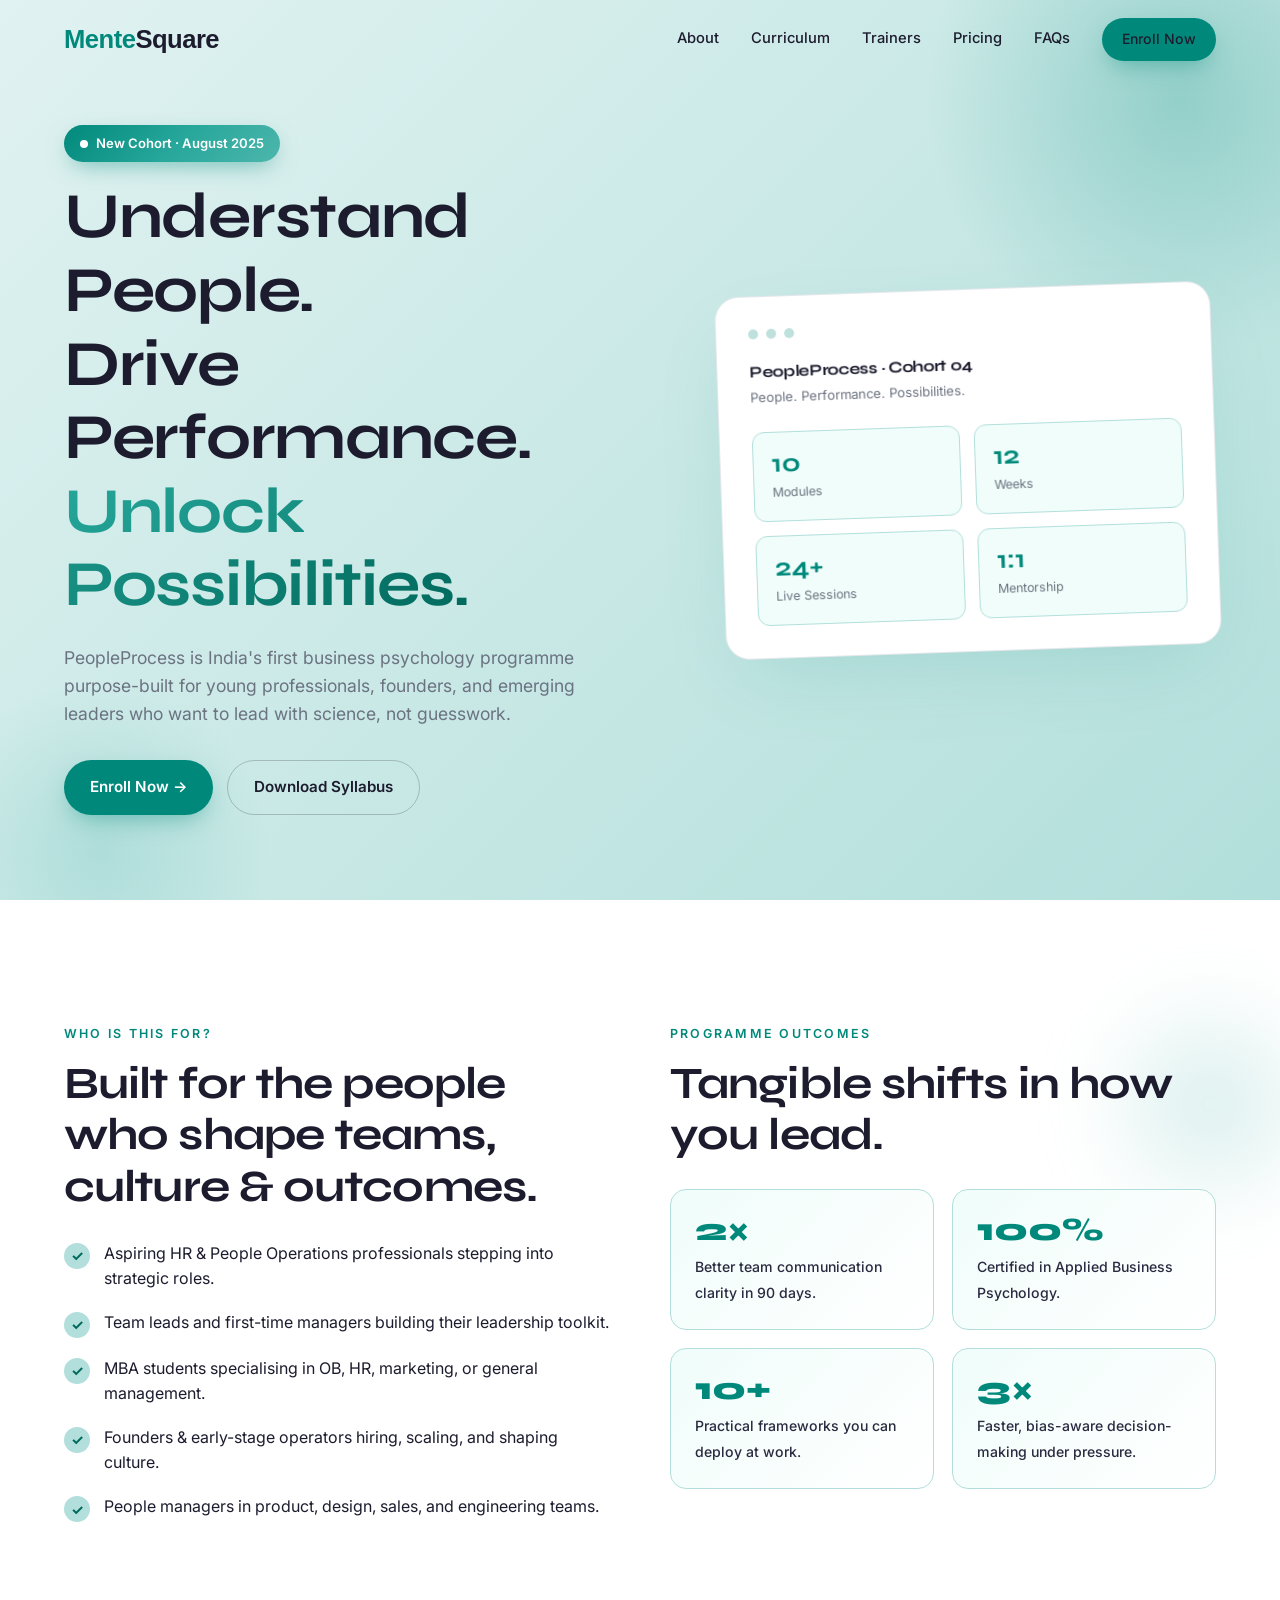
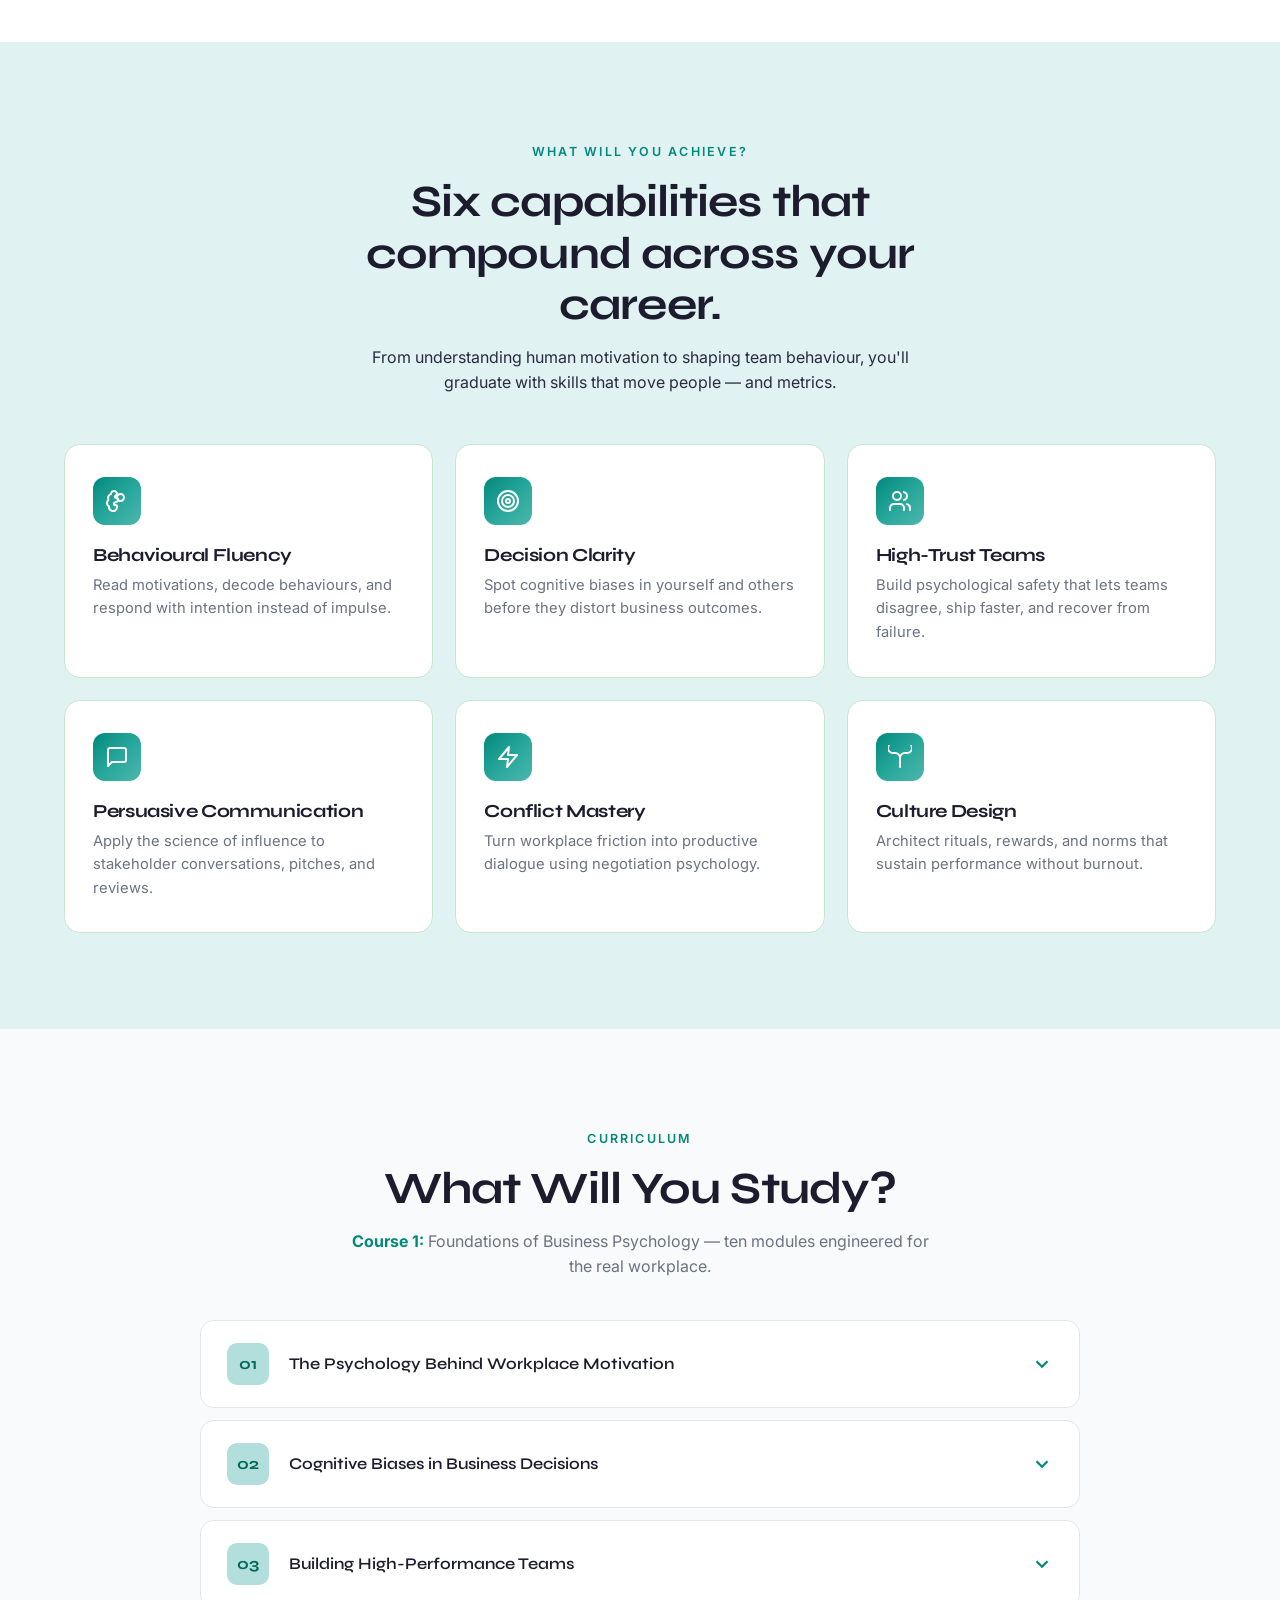
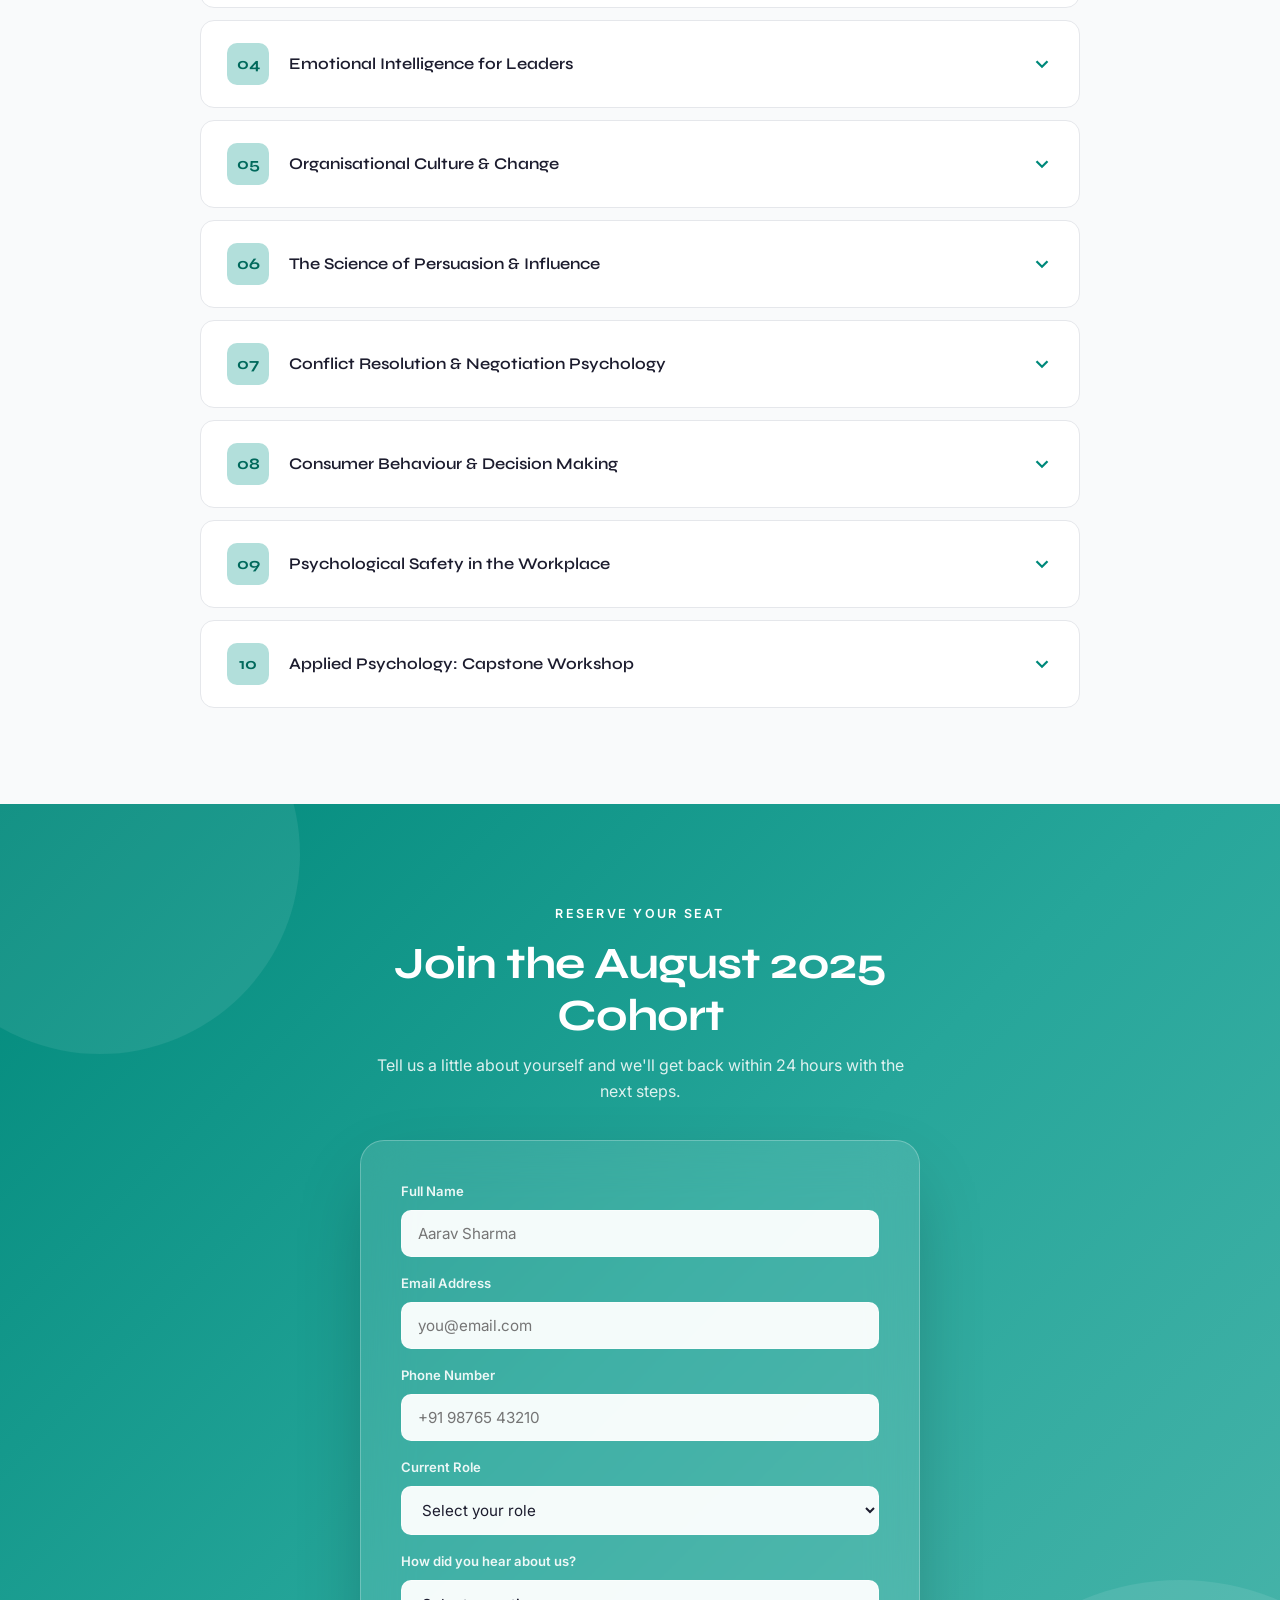
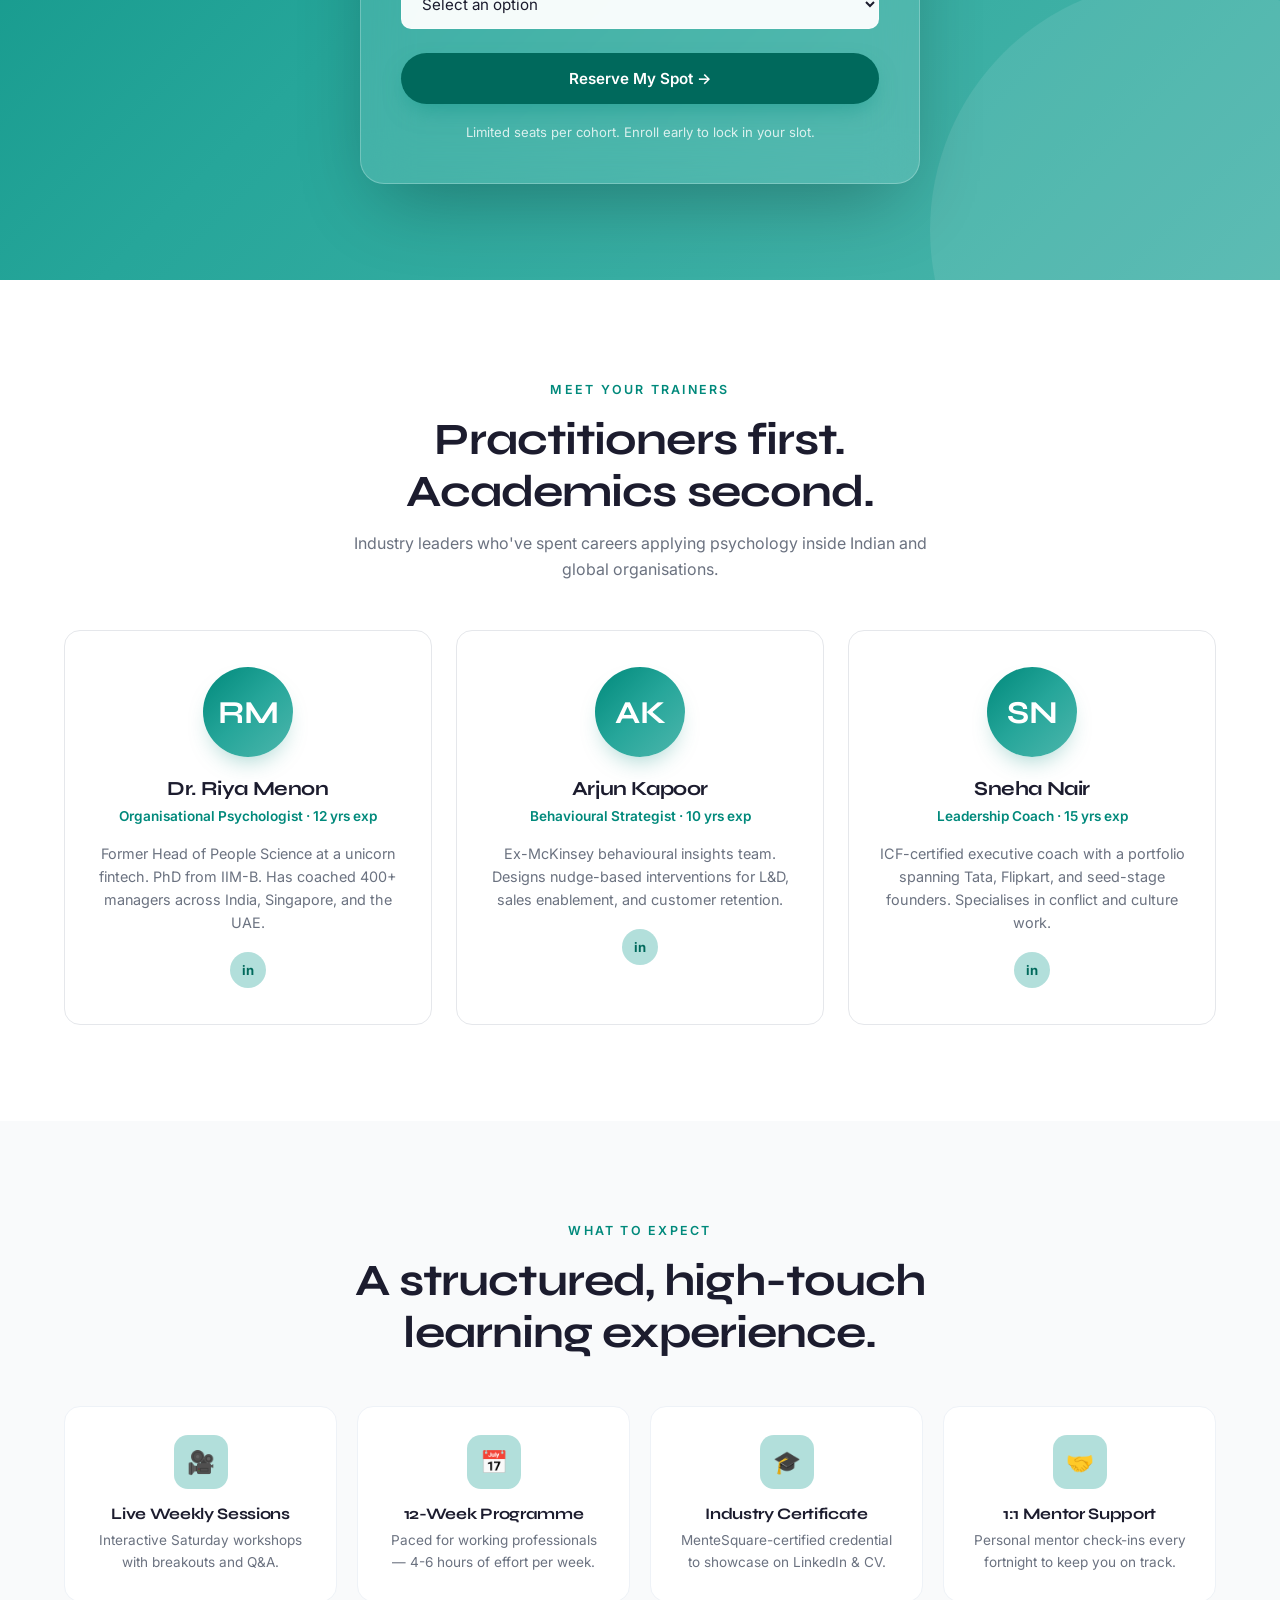
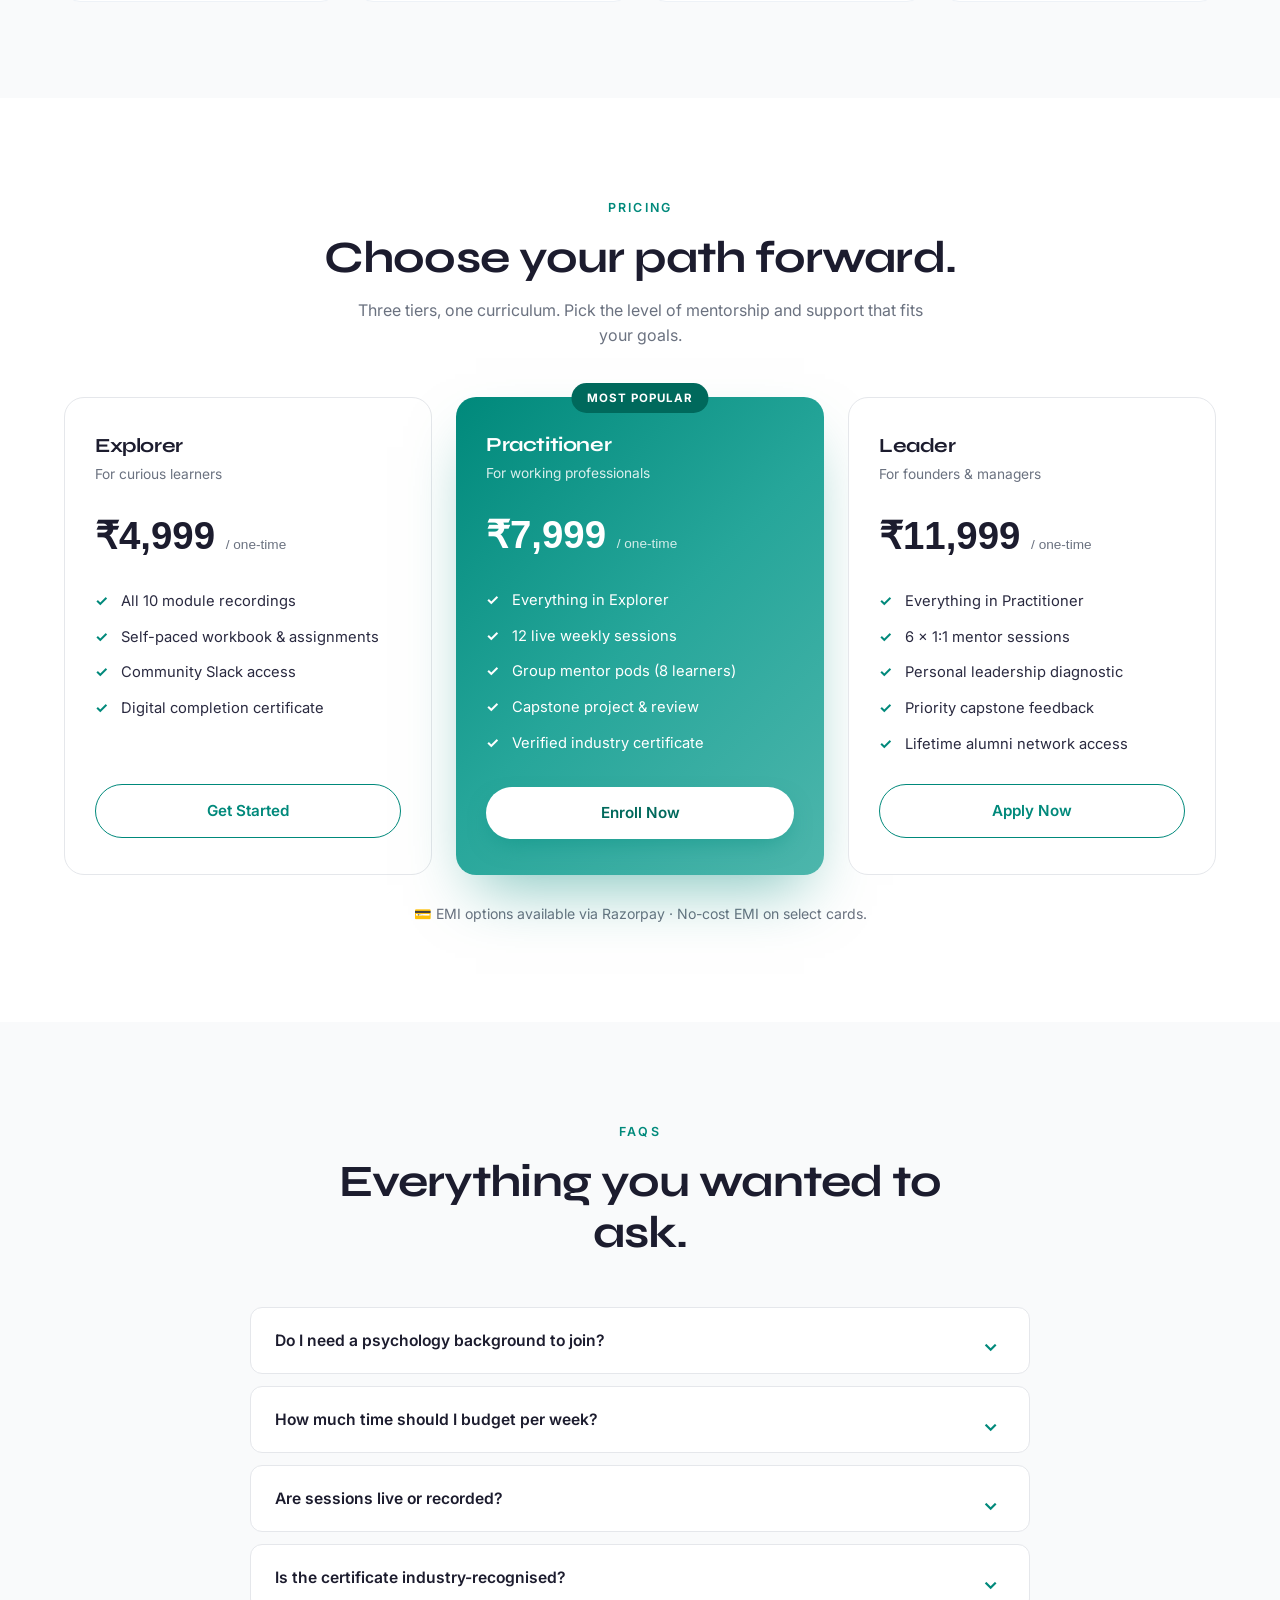
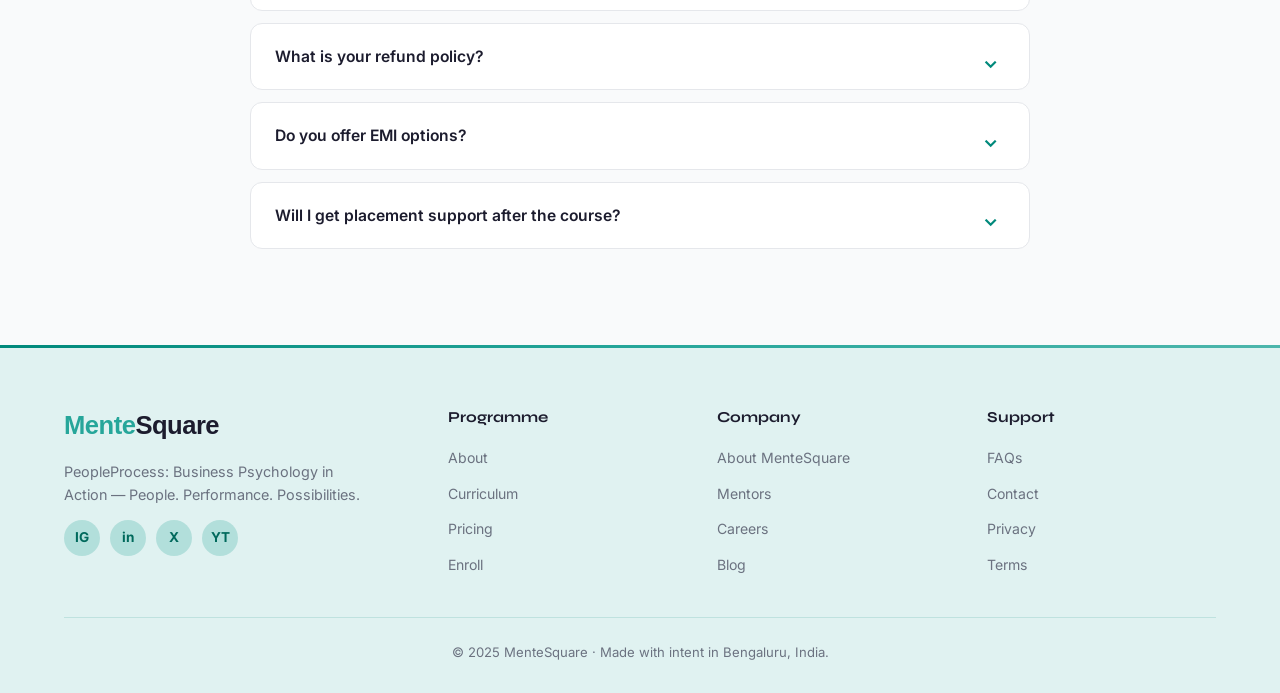
==== commit d565f022: "Changes" ====
--- a/public/peopleprocess.html
+++ b/public/peopleprocess.html
@@ -50,7 +50,7 @@
 .nav{position:fixed;top:0;left:0;right:0;z-index:100;padding:18px 0;transition:all .3s ease;background:transparent}
 .nav.scrolled{background:rgba(249,250,251,.85);backdrop-filter:blur(16px);-webkit-backdrop-filter:blur(16px);box-shadow:0 4px 20px -10px rgba(0,0,0,.08);padding:12px 0}
 .nav-inner{display:flex;align-items:center;justify-content:space-between}
-.logo{font-family:'Calibri','Segoe UI',sans-serif;font-weight:800;font-size:1.4rem;color:var(--teal);letter-spacing:-.02em}
+.logo{font-family:'Calibri','Segoe UI',sans-serif;font-weight:800;font-size:1.6rem;color:var(--teal);letter-spacing:-.02em}
 .logo span{color:var(--ink)}
 .nav-links{display:flex;gap:32px;align-items:center}
 .nav-links a{font-size:.92rem;font-weight:500;color:var(--ink);transition:color .2s}
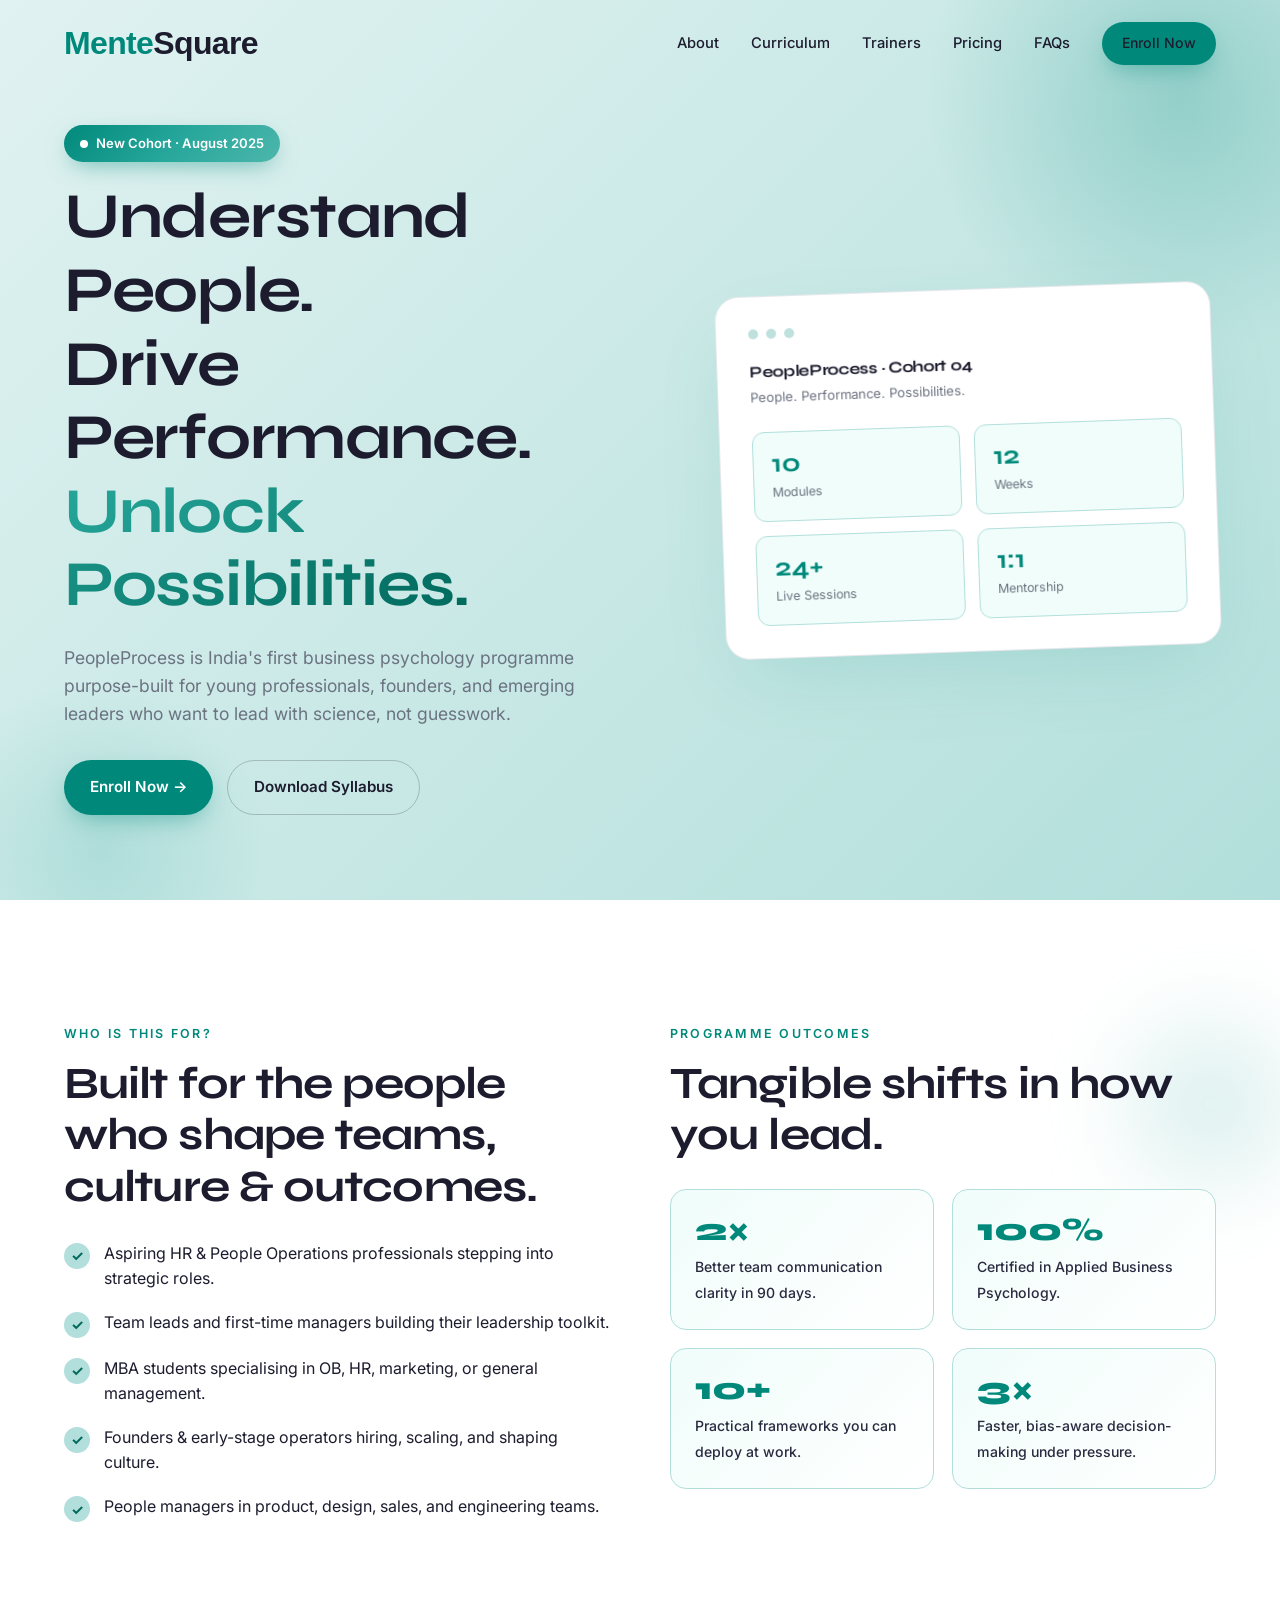
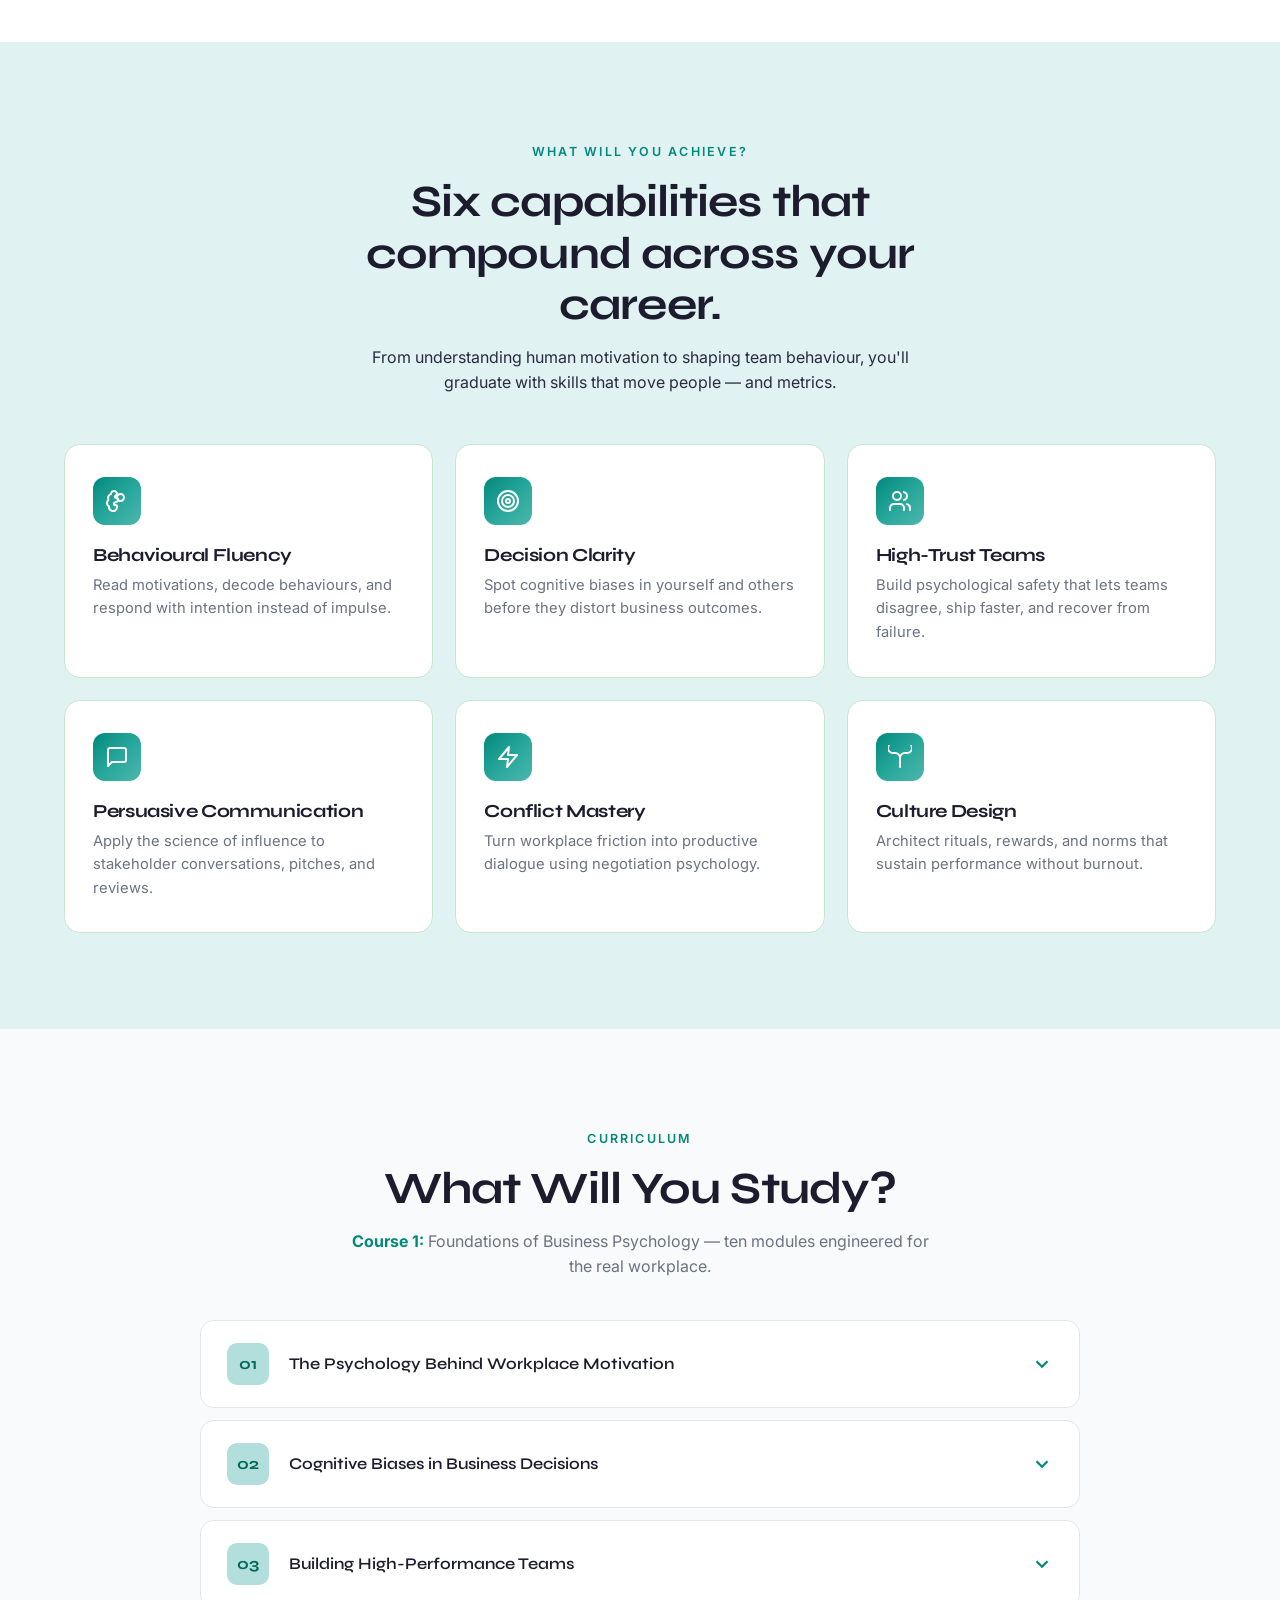
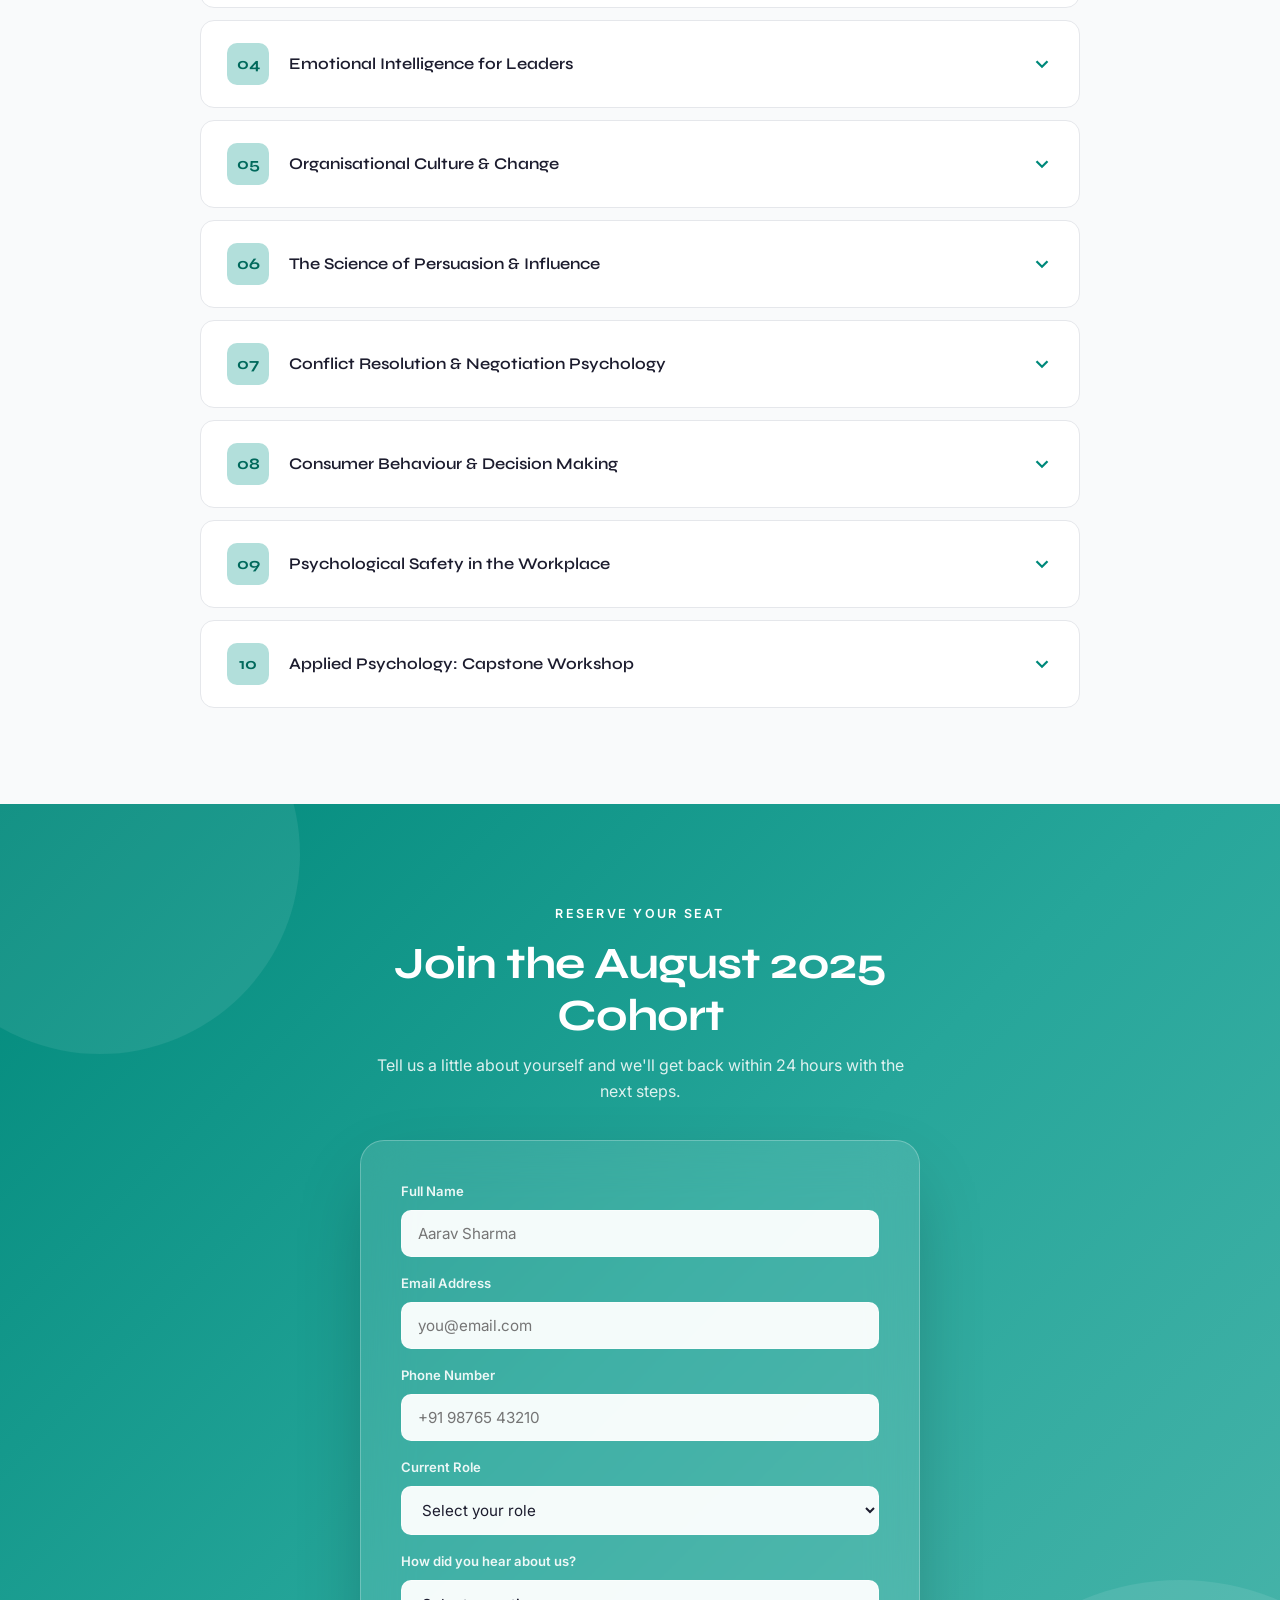
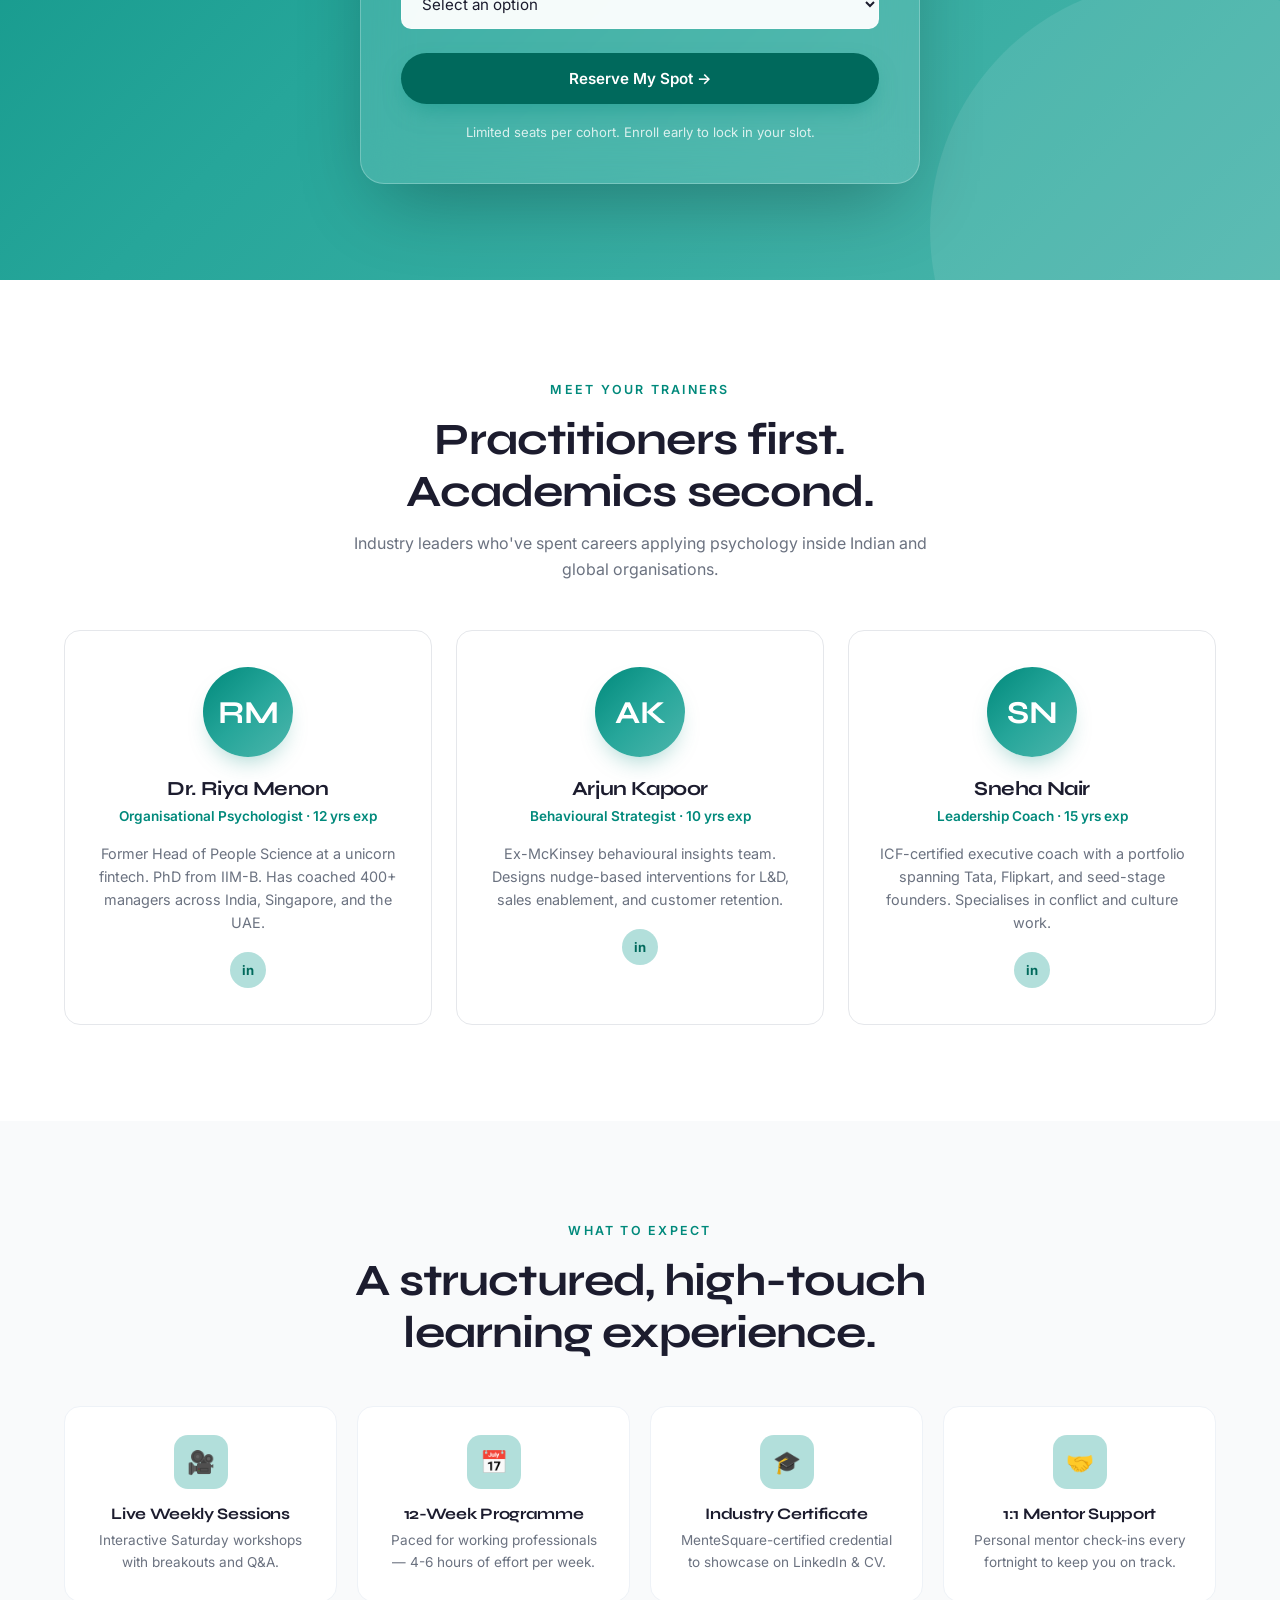
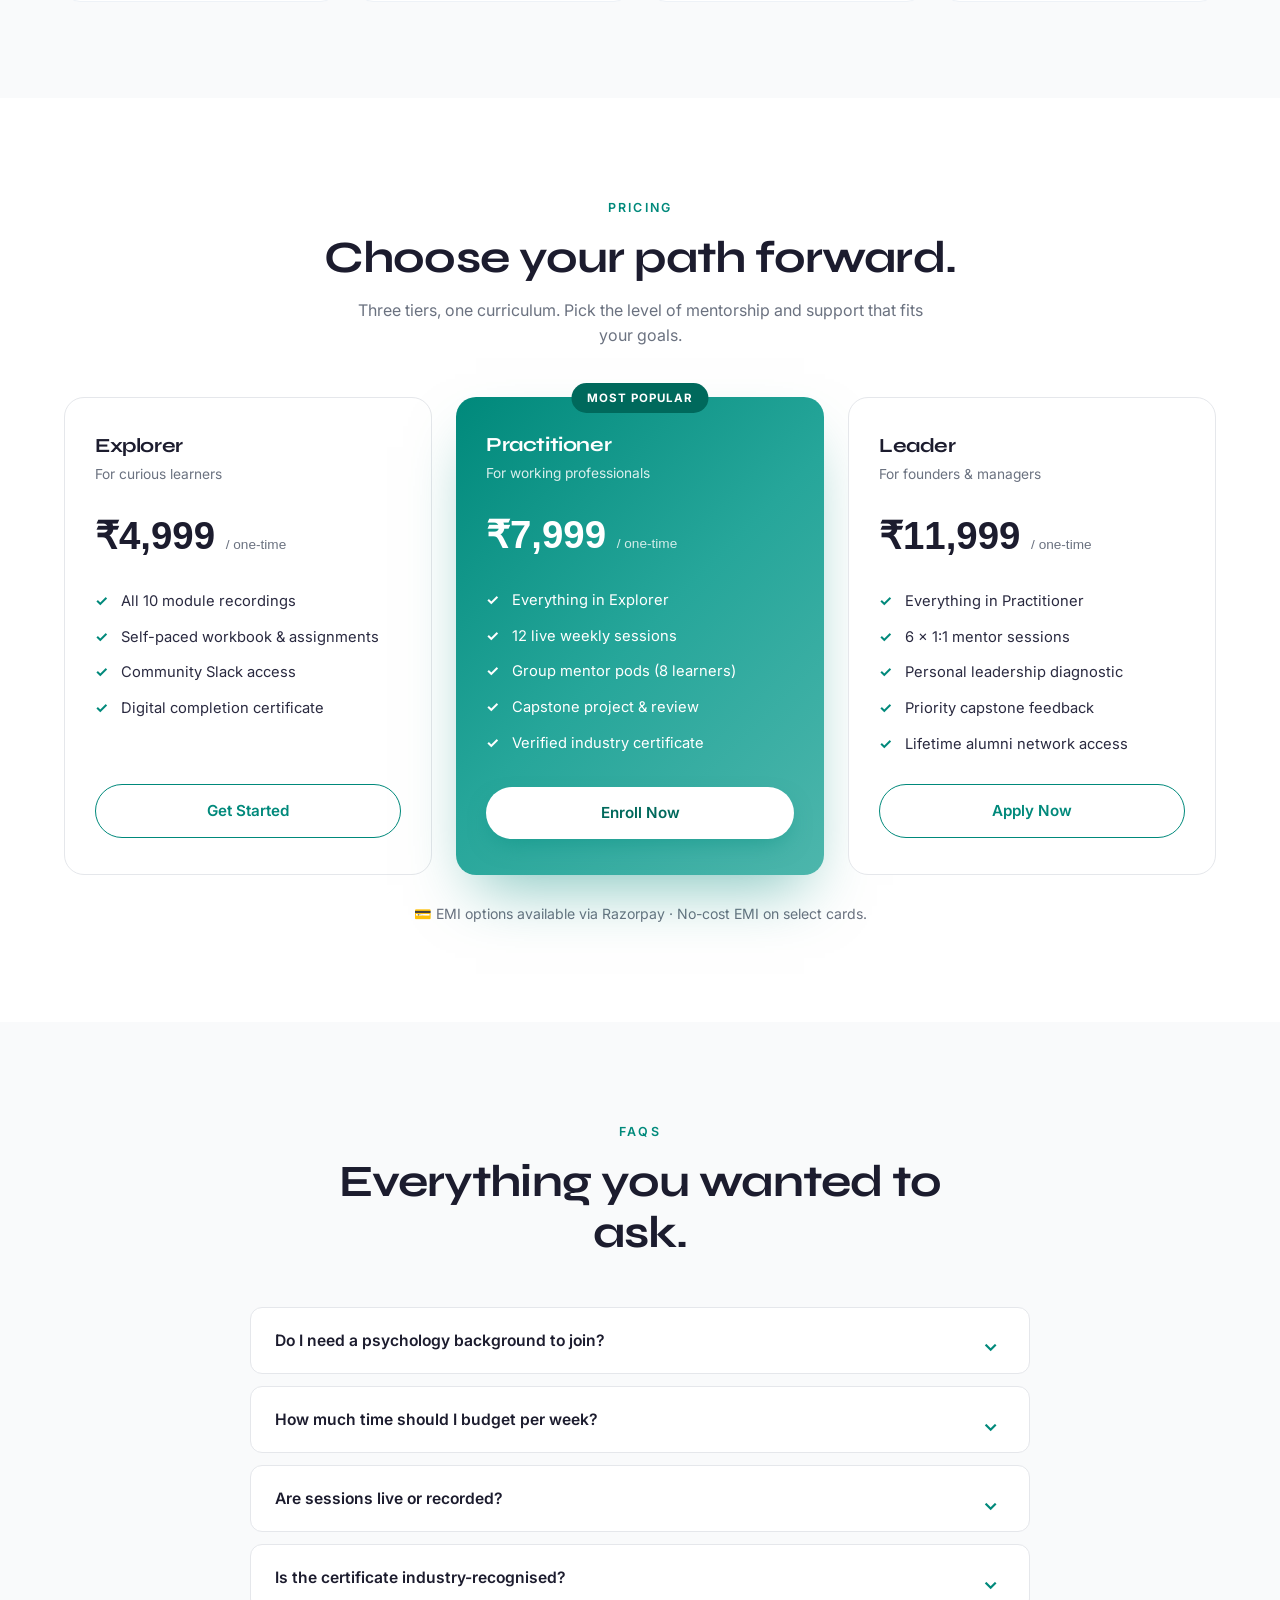
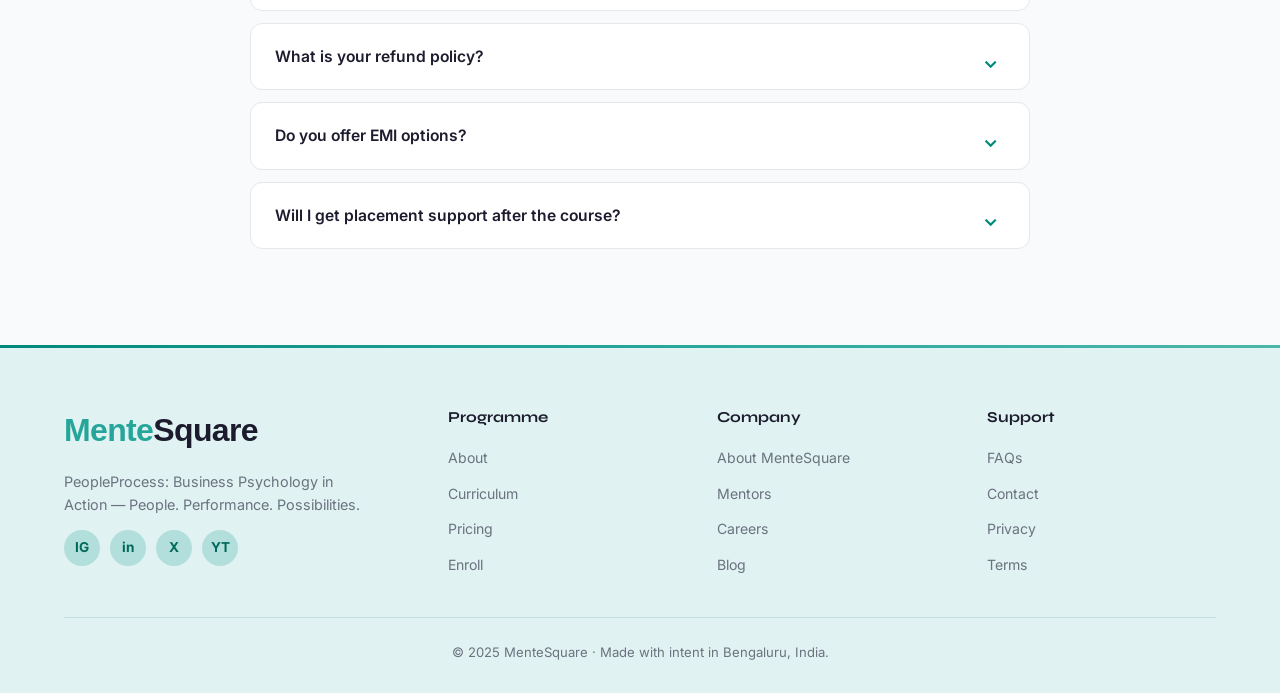
==== commit a34dc3e1: "Changes" ====
--- a/public/peopleprocess.html
+++ b/public/peopleprocess.html
@@ -50,7 +50,7 @@
 .nav{position:fixed;top:0;left:0;right:0;z-index:100;padding:18px 0;transition:all .3s ease;background:transparent}
 .nav.scrolled{background:rgba(249,250,251,.85);backdrop-filter:blur(16px);-webkit-backdrop-filter:blur(16px);box-shadow:0 4px 20px -10px rgba(0,0,0,.08);padding:12px 0}
 .nav-inner{display:flex;align-items:center;justify-content:space-between}
-.logo{font-family:'Calibri','Segoe UI',sans-serif;font-weight:800;font-size:1.6rem;color:var(--teal);letter-spacing:-.02em}
+.logo{font-family:'Calibri','Segoe UI',sans-serif;font-weight:800;font-size:2rem;color:var(--teal);letter-spacing:-.02em}
 .logo span{color:var(--ink)}
 .nav-links{display:flex;gap:32px;align-items:center}
 .nav-links a{font-size:.92rem;font-weight:500;color:var(--ink);transition:color .2s}
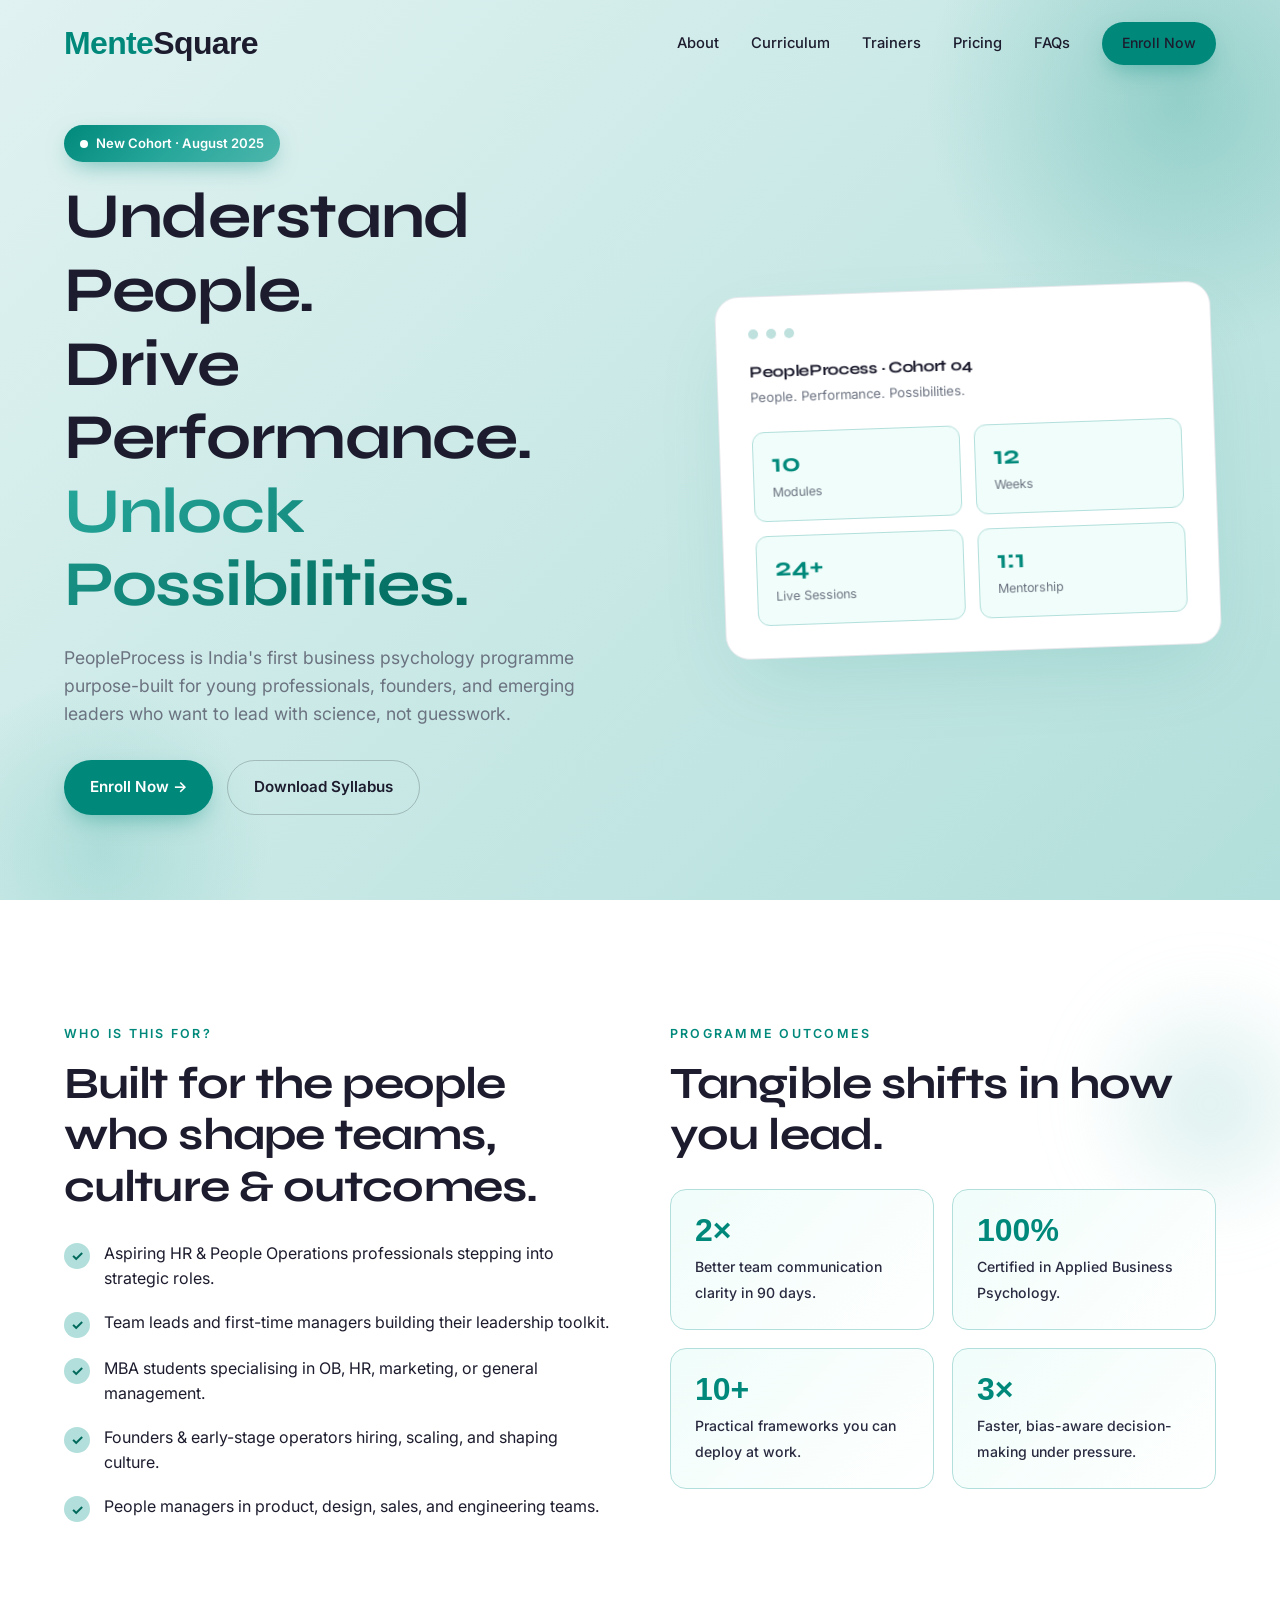
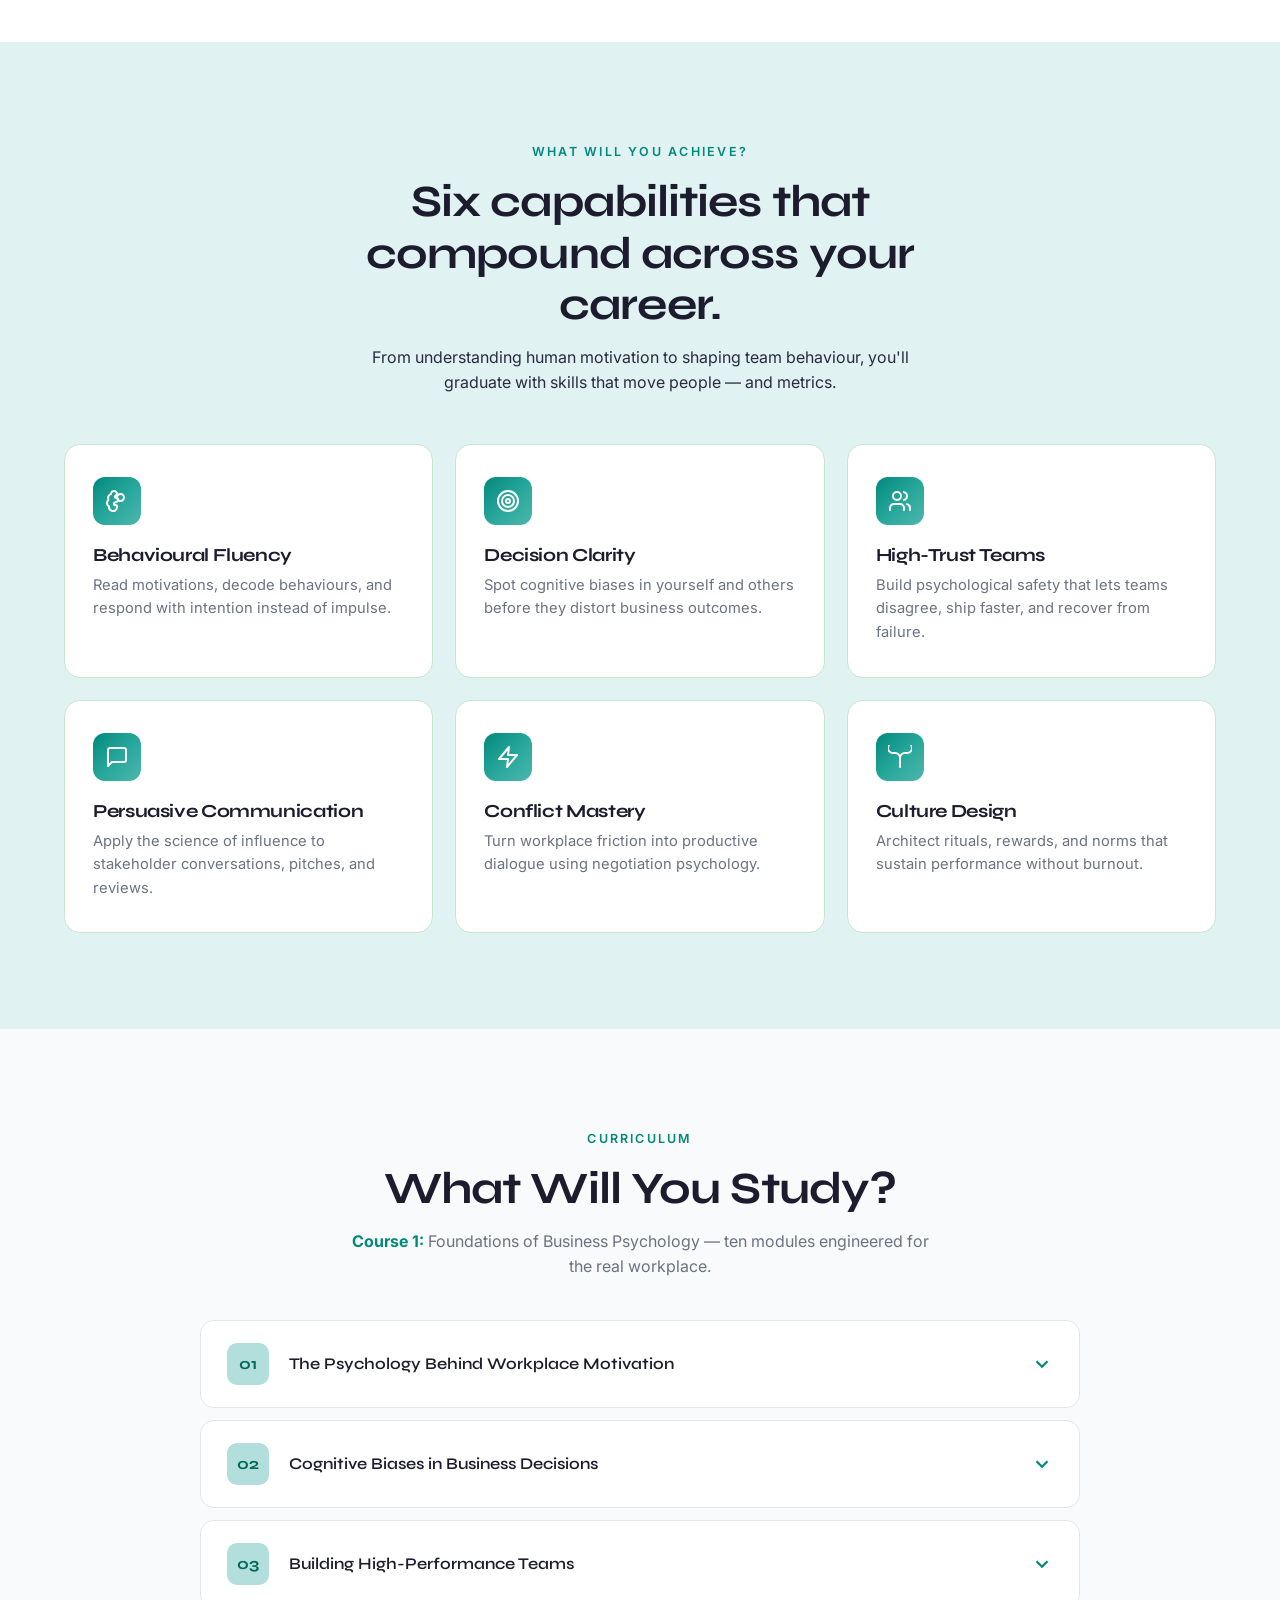
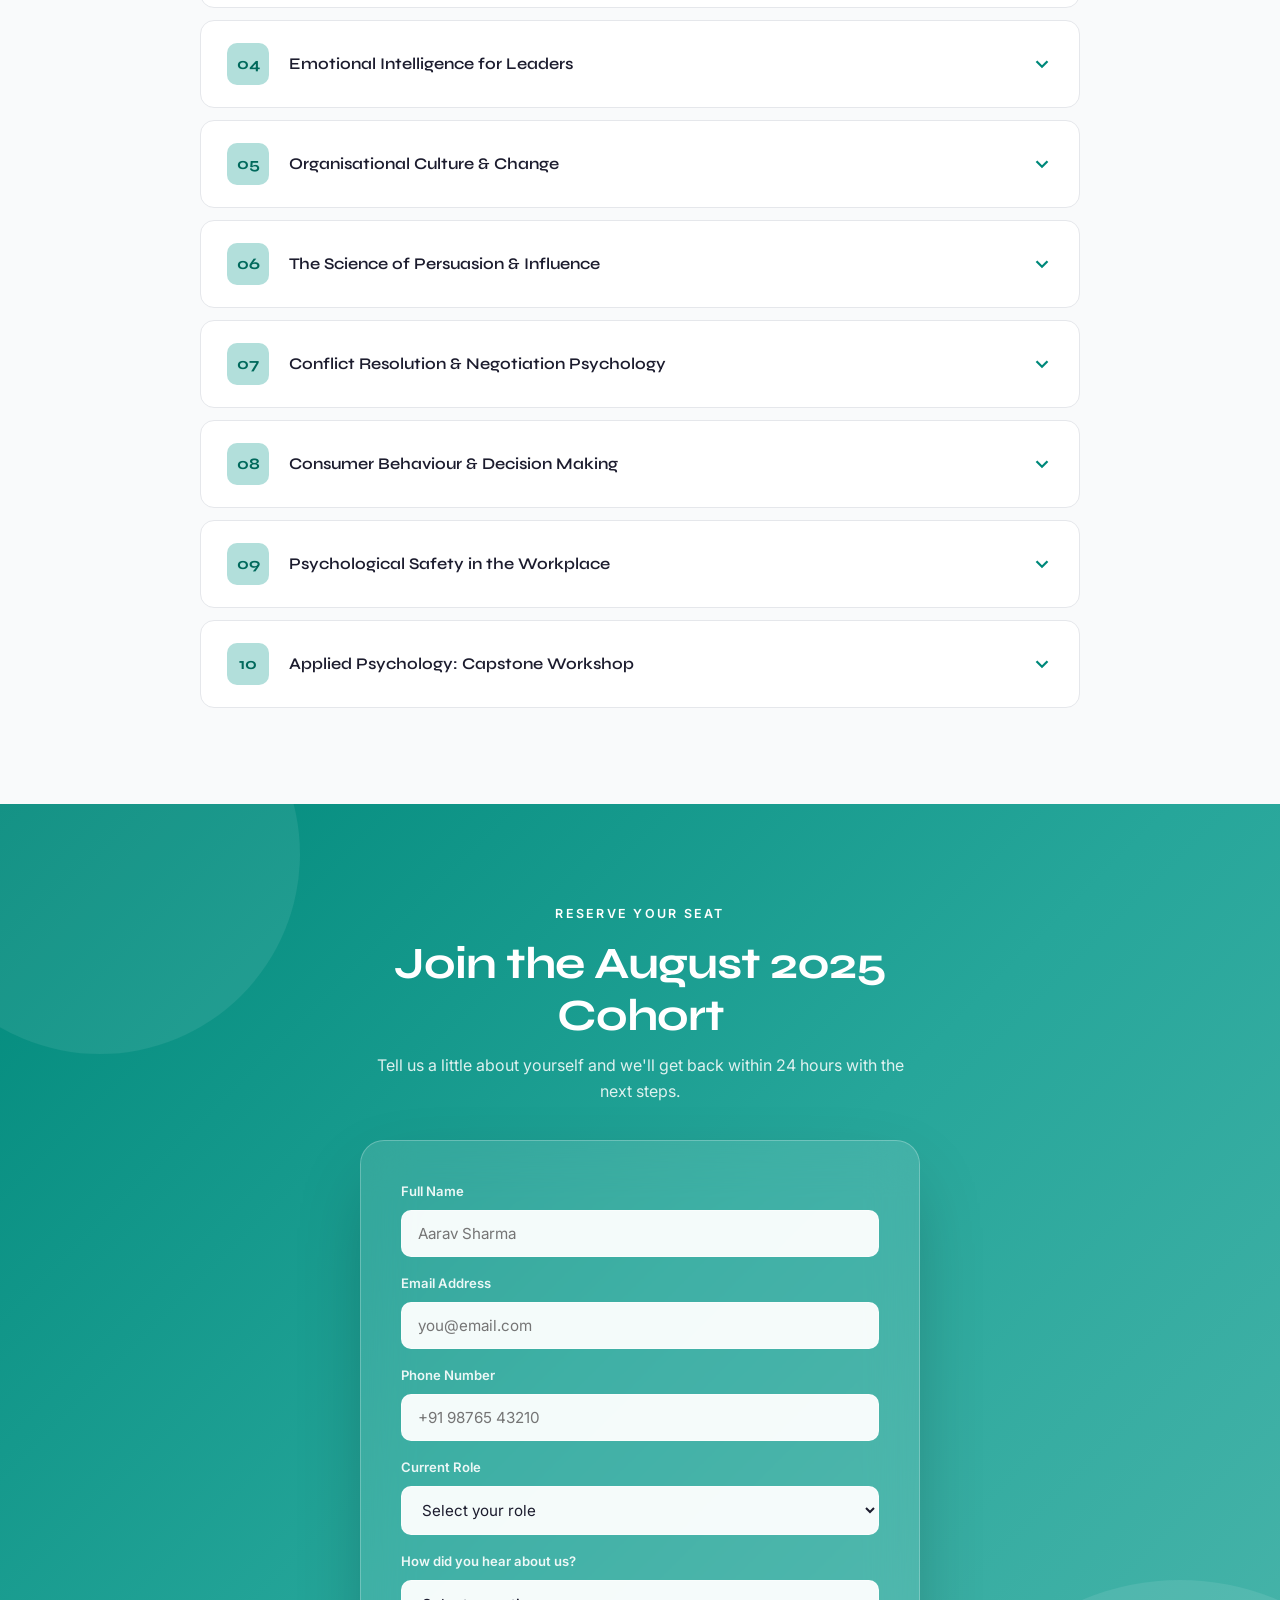
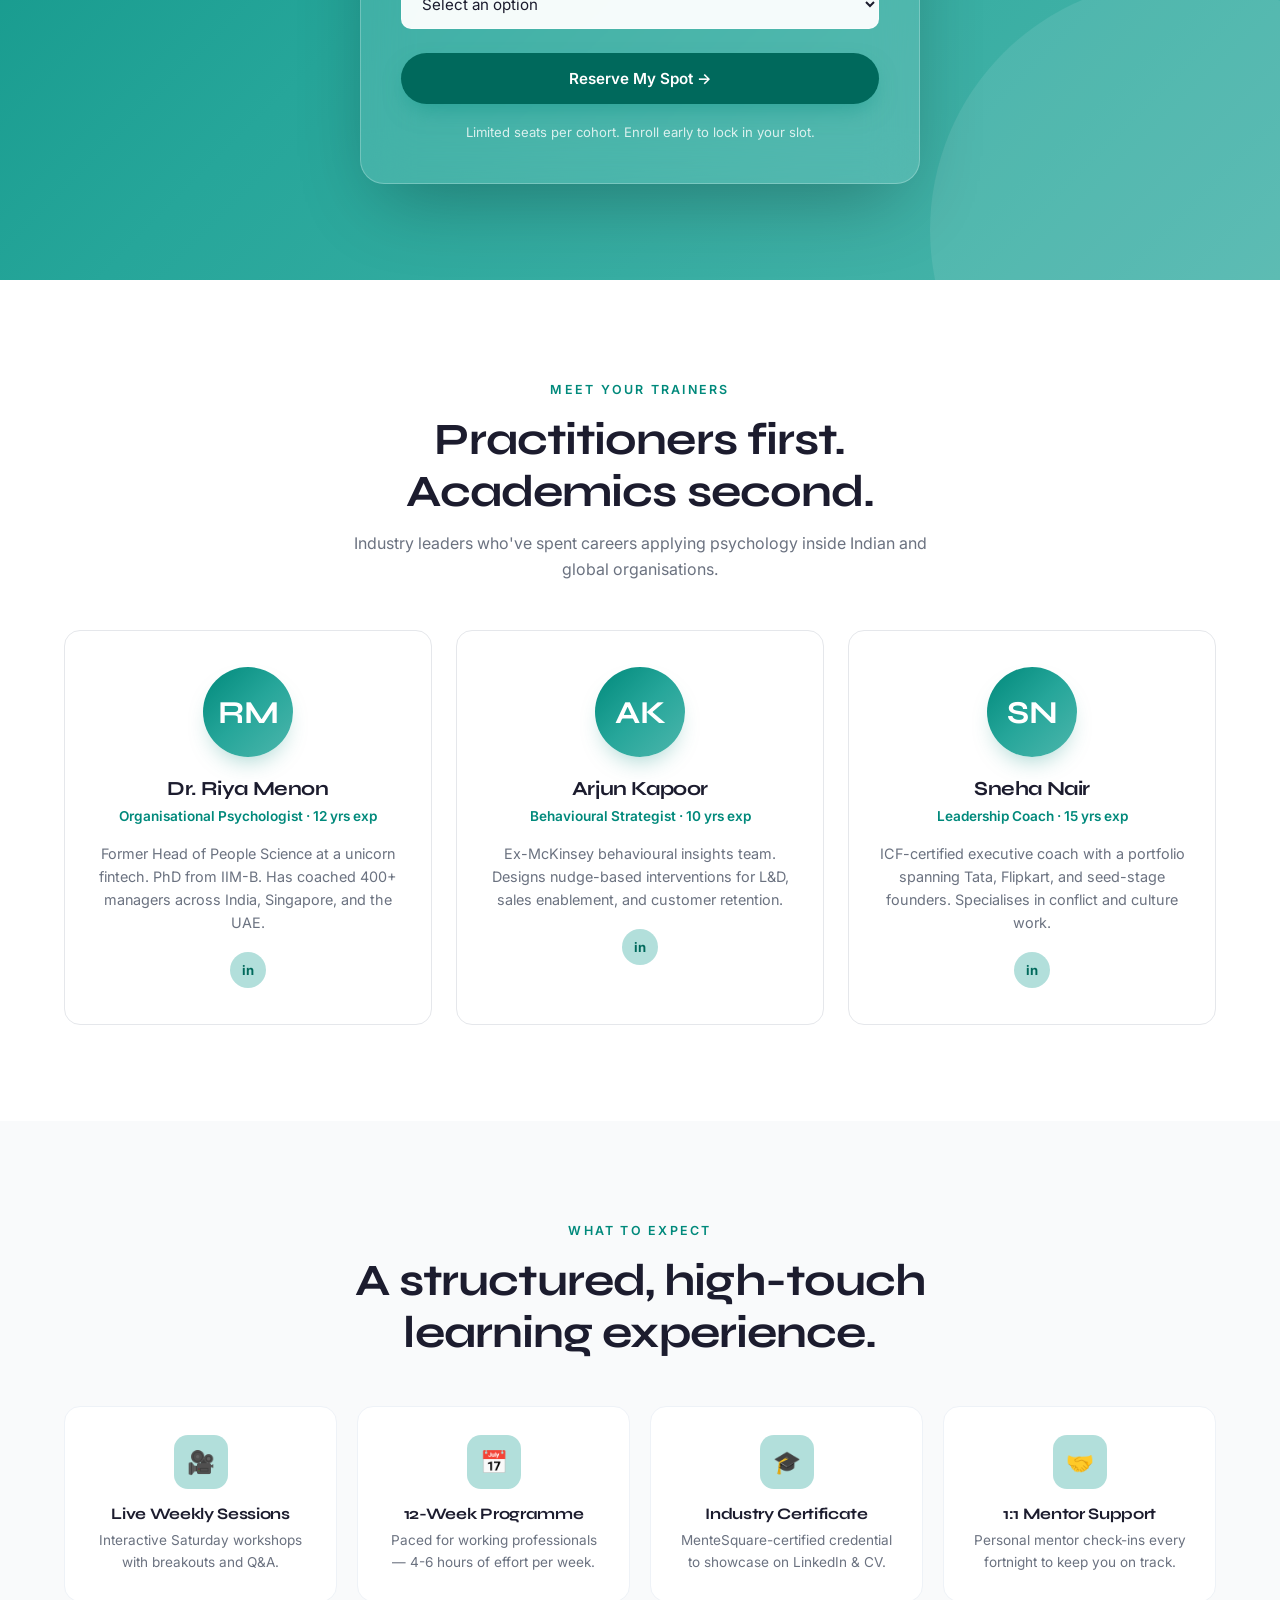
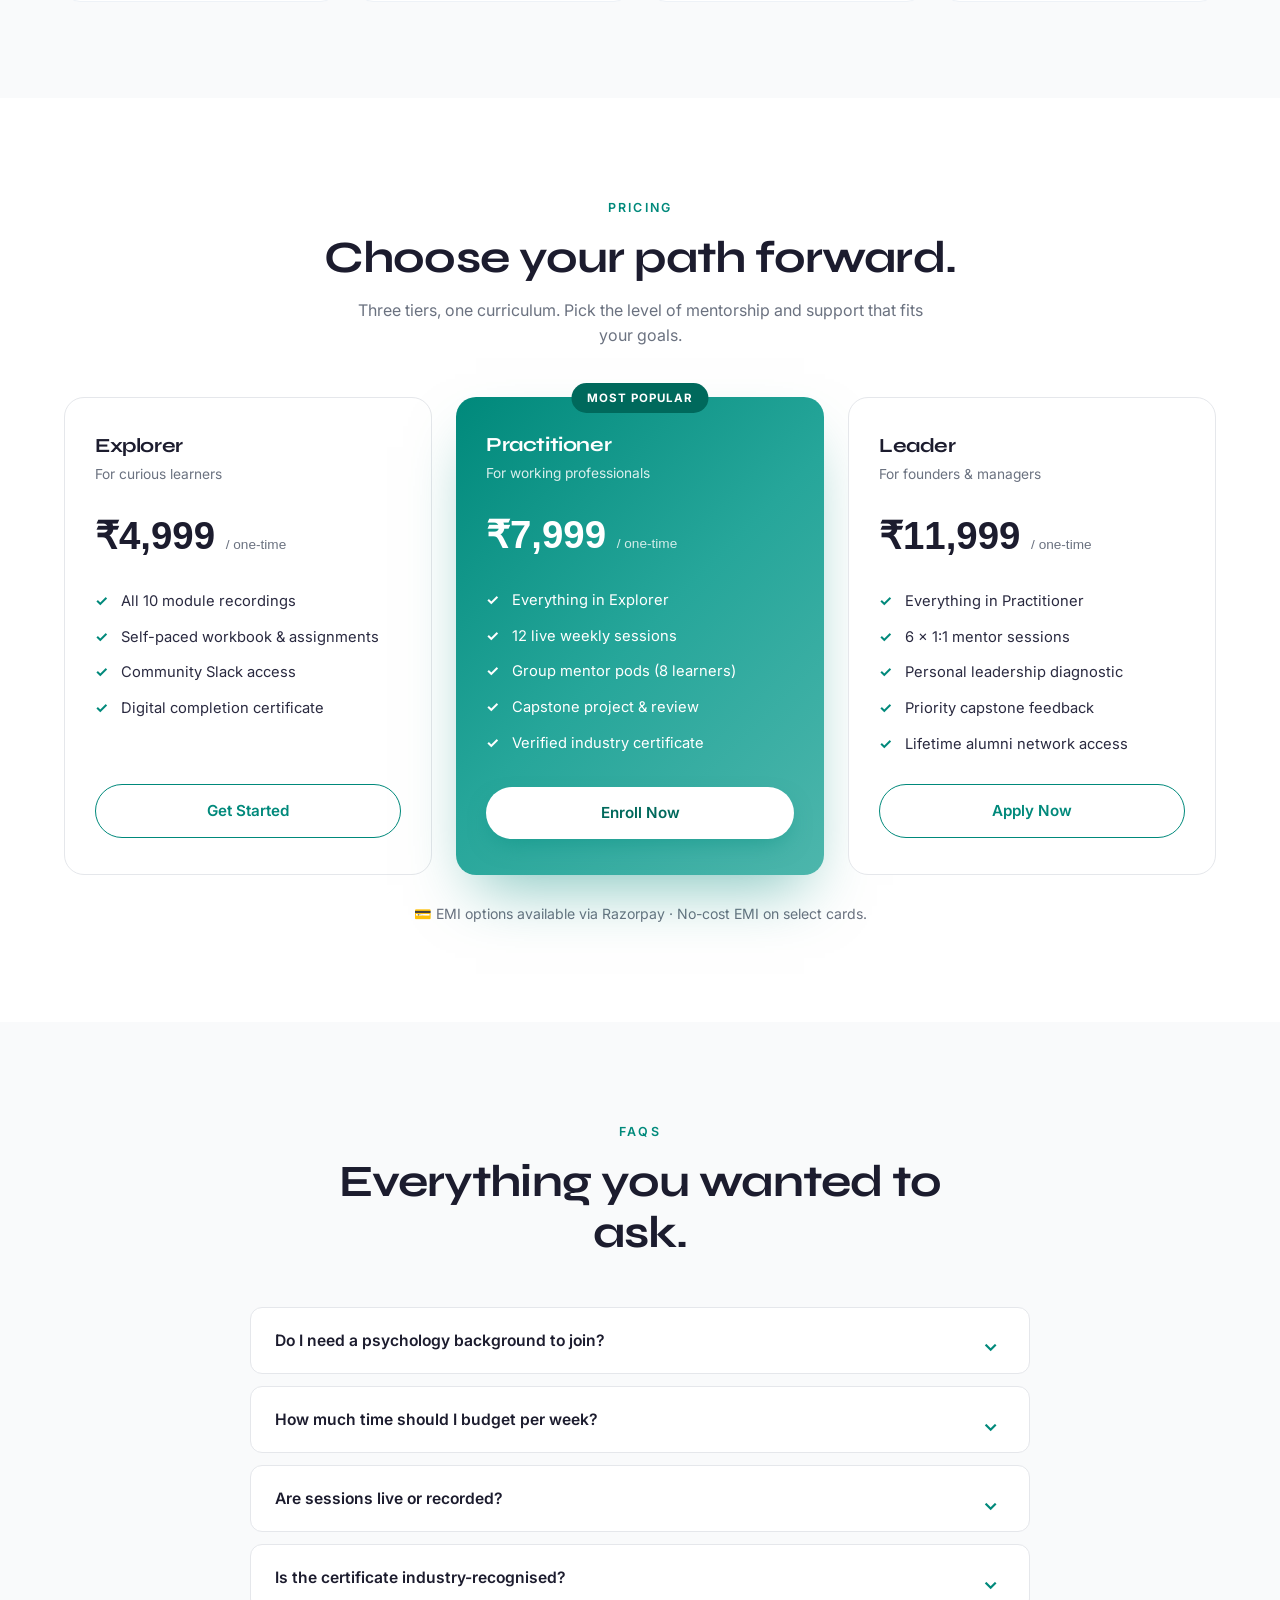
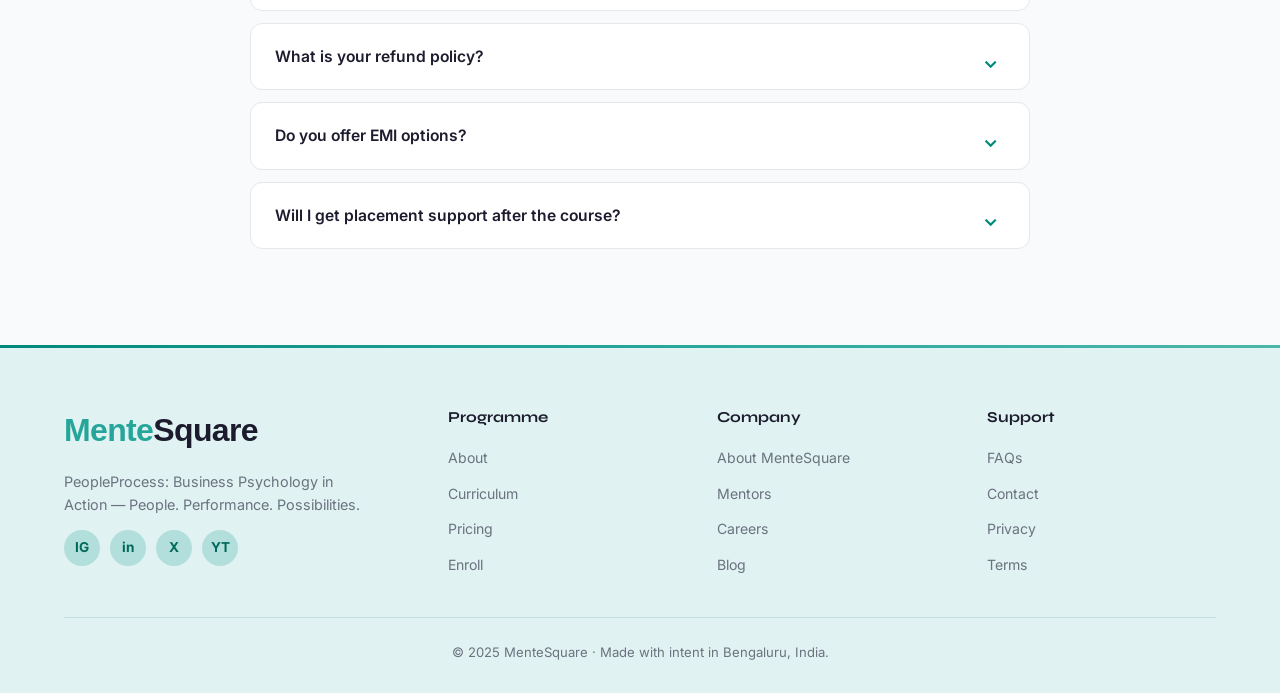
==== commit bf6adef9: "Changes" ====
--- a/public/peopleprocess.html
+++ b/public/peopleprocess.html
@@ -92,7 +92,7 @@
 .outcome-grid{display:grid;grid-template-columns:1fr 1fr;gap:18px;margin-top:28px}
 .outcome{padding:24px;background:linear-gradient(135deg,#F0FDFA 0%,#fff 100%);border:1px solid var(--teal-light);border-radius:var(--radius);transition:transform .3s,box-shadow .3s}
 .outcome:hover{transform:translateY(-4px);box-shadow:var(--shadow)}
-.outcome .big{font-family:'Syne';font-size:2rem;font-weight:800;color:var(--teal);display:block;line-height:1;margin-bottom:8px}
+.outcome .big{font-family:'Calibri','Segoe UI',sans-serif;font-size:2rem;font-weight:800;color:var(--teal);display:block;line-height:1;margin-bottom:8px}
 .outcome .desc{font-size:.88rem;color:var(--ink-soft);font-weight:500}
 
 /* Achieve */
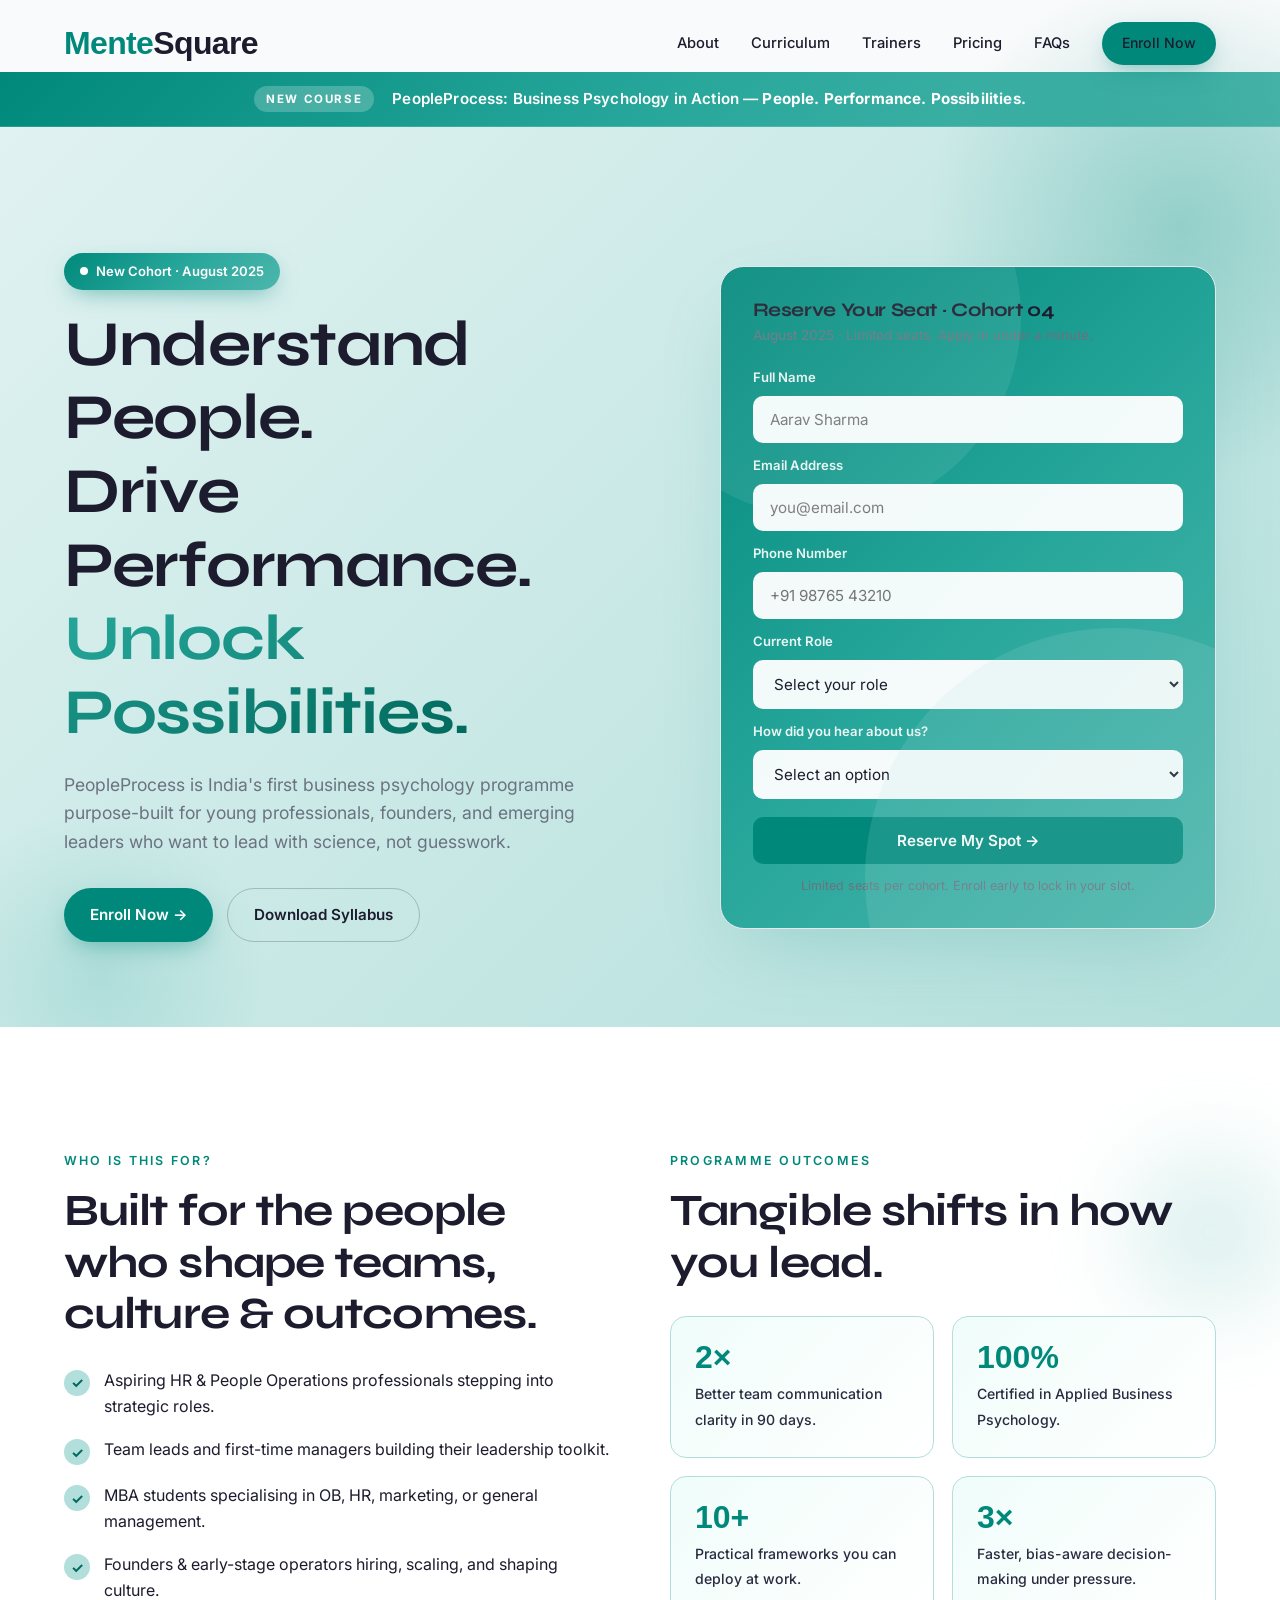
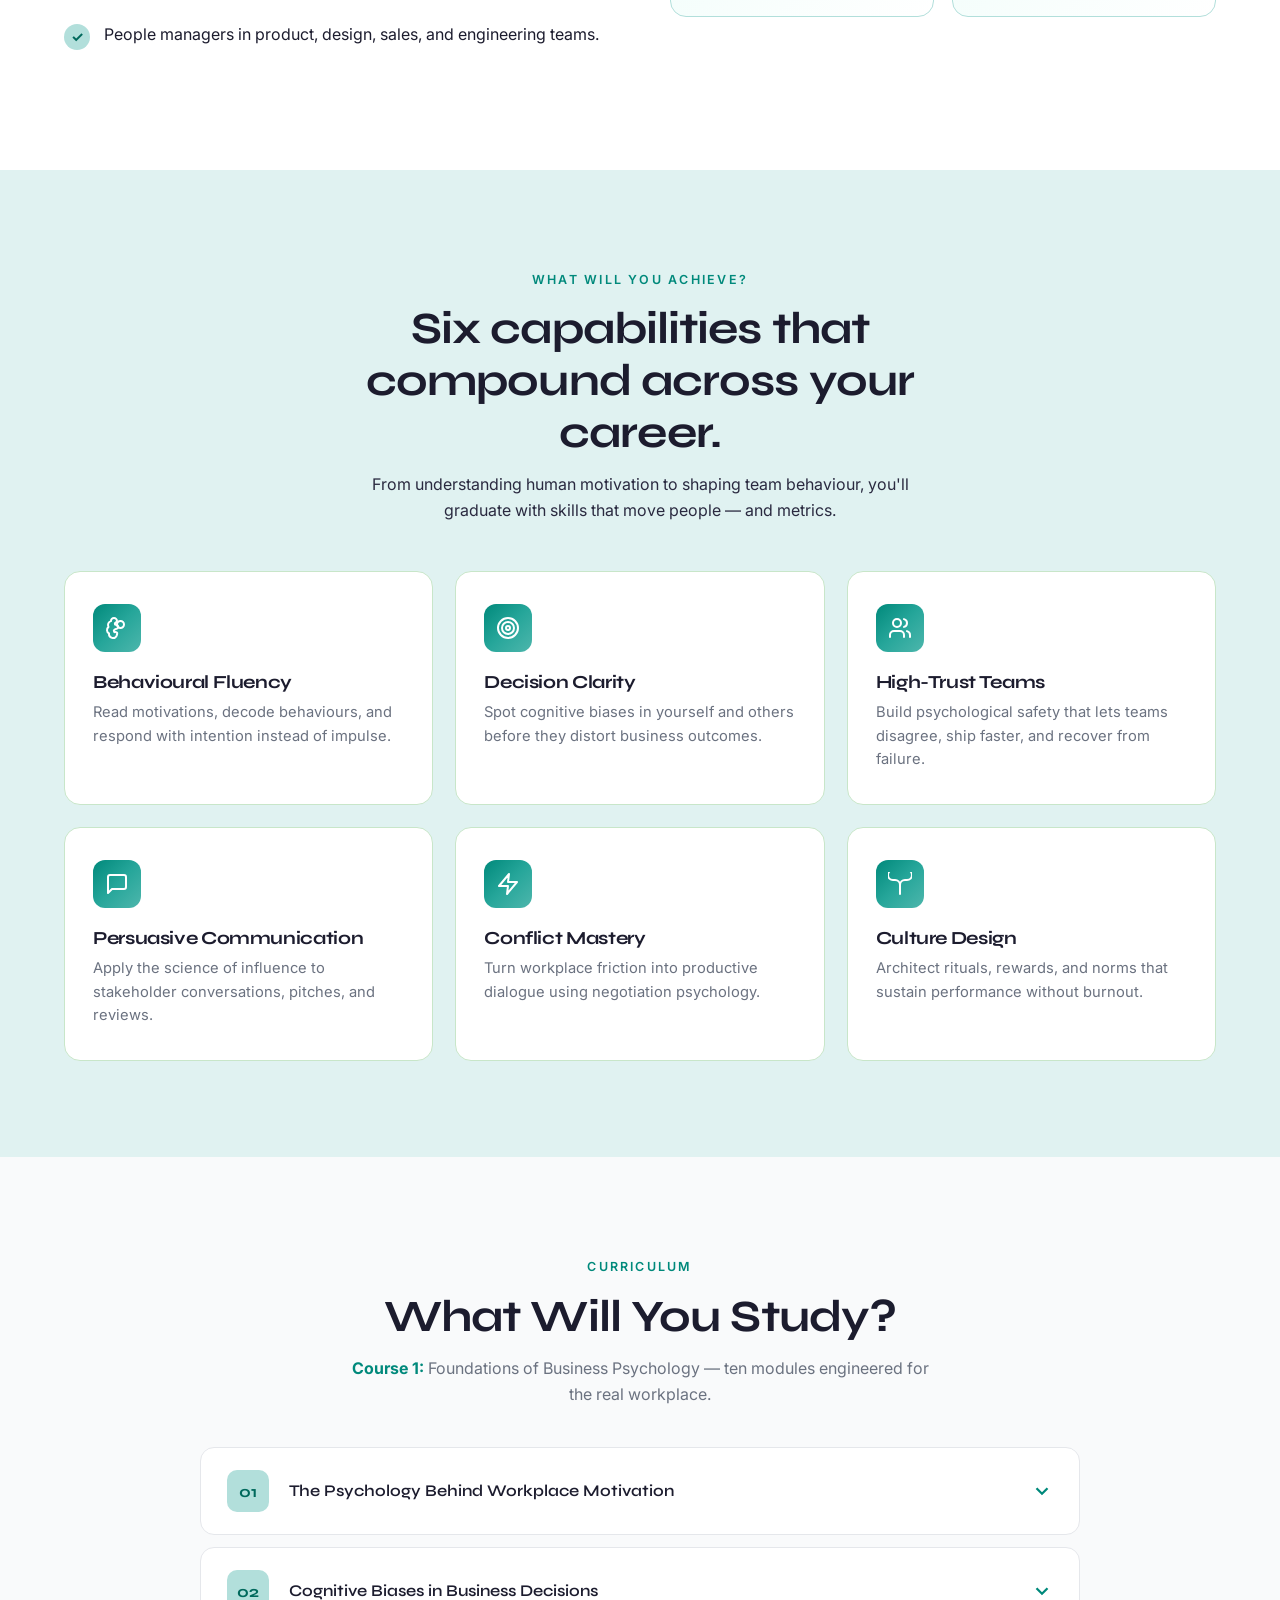
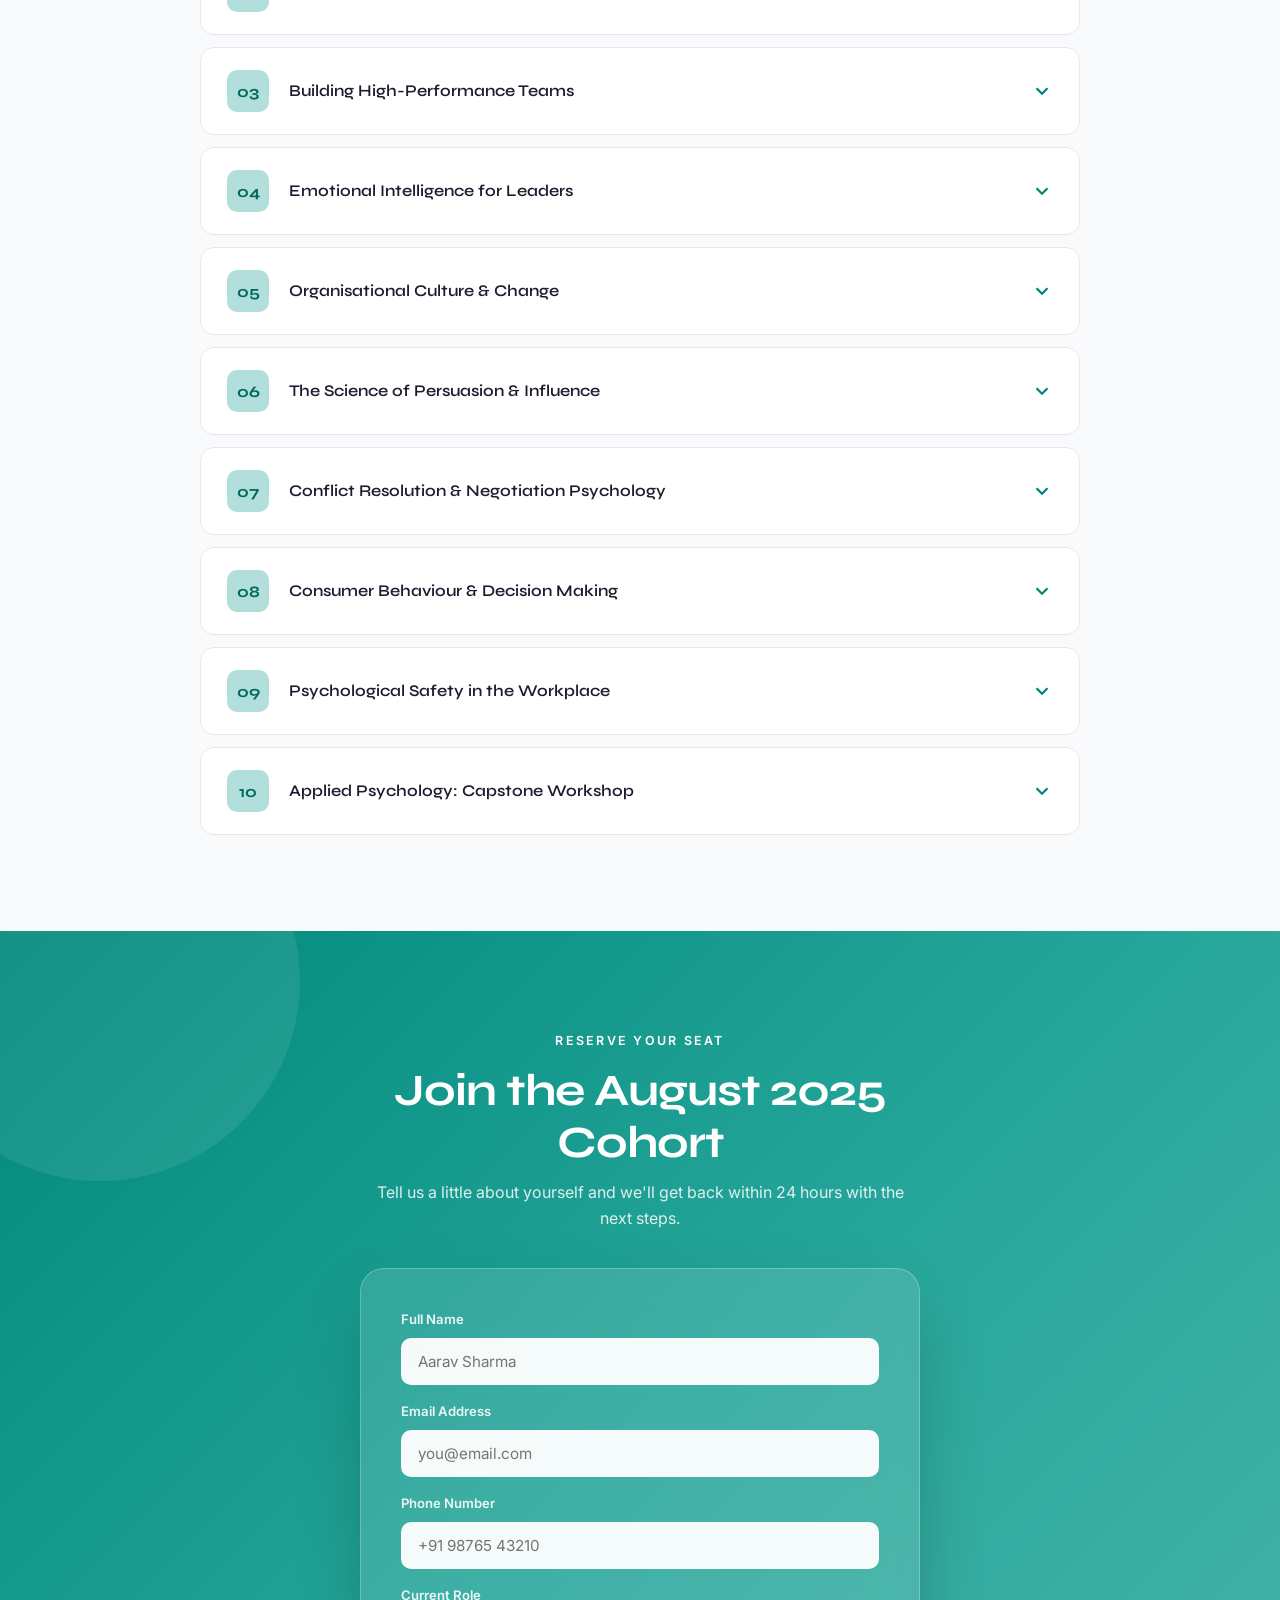
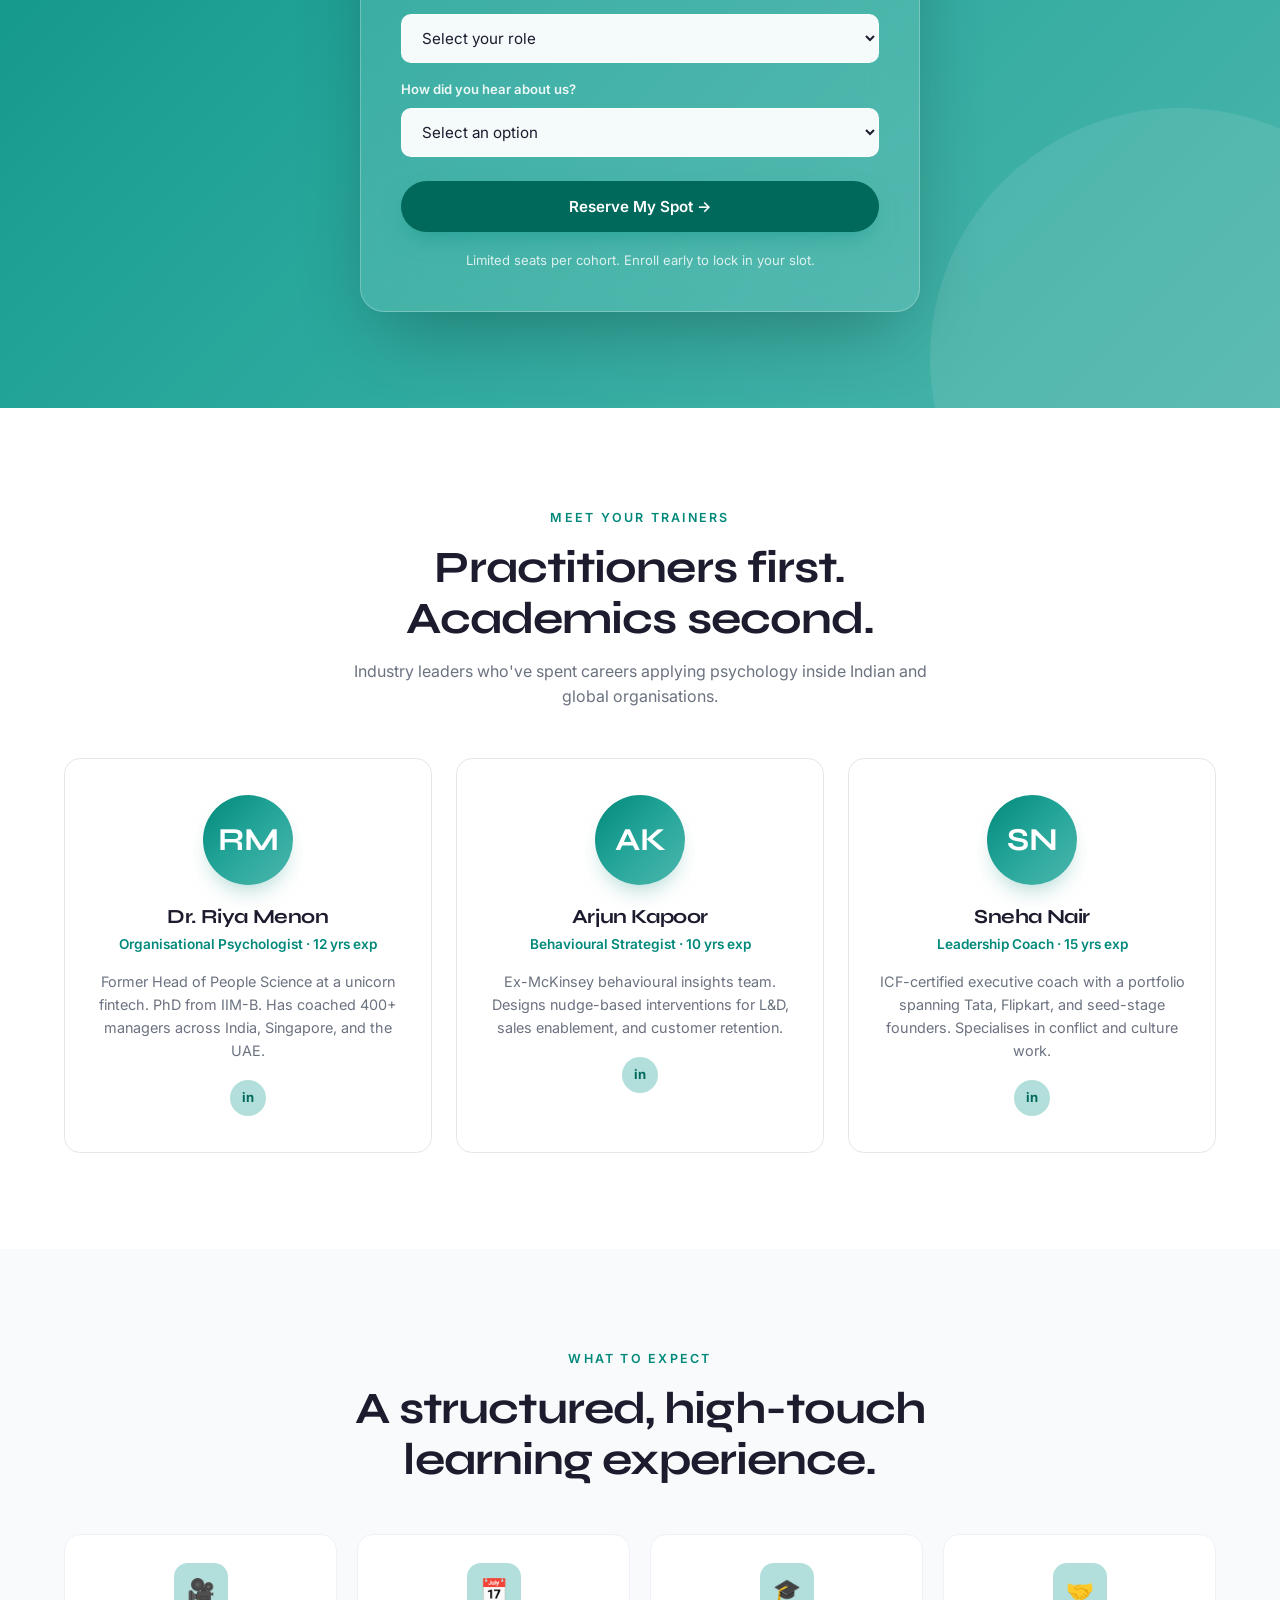
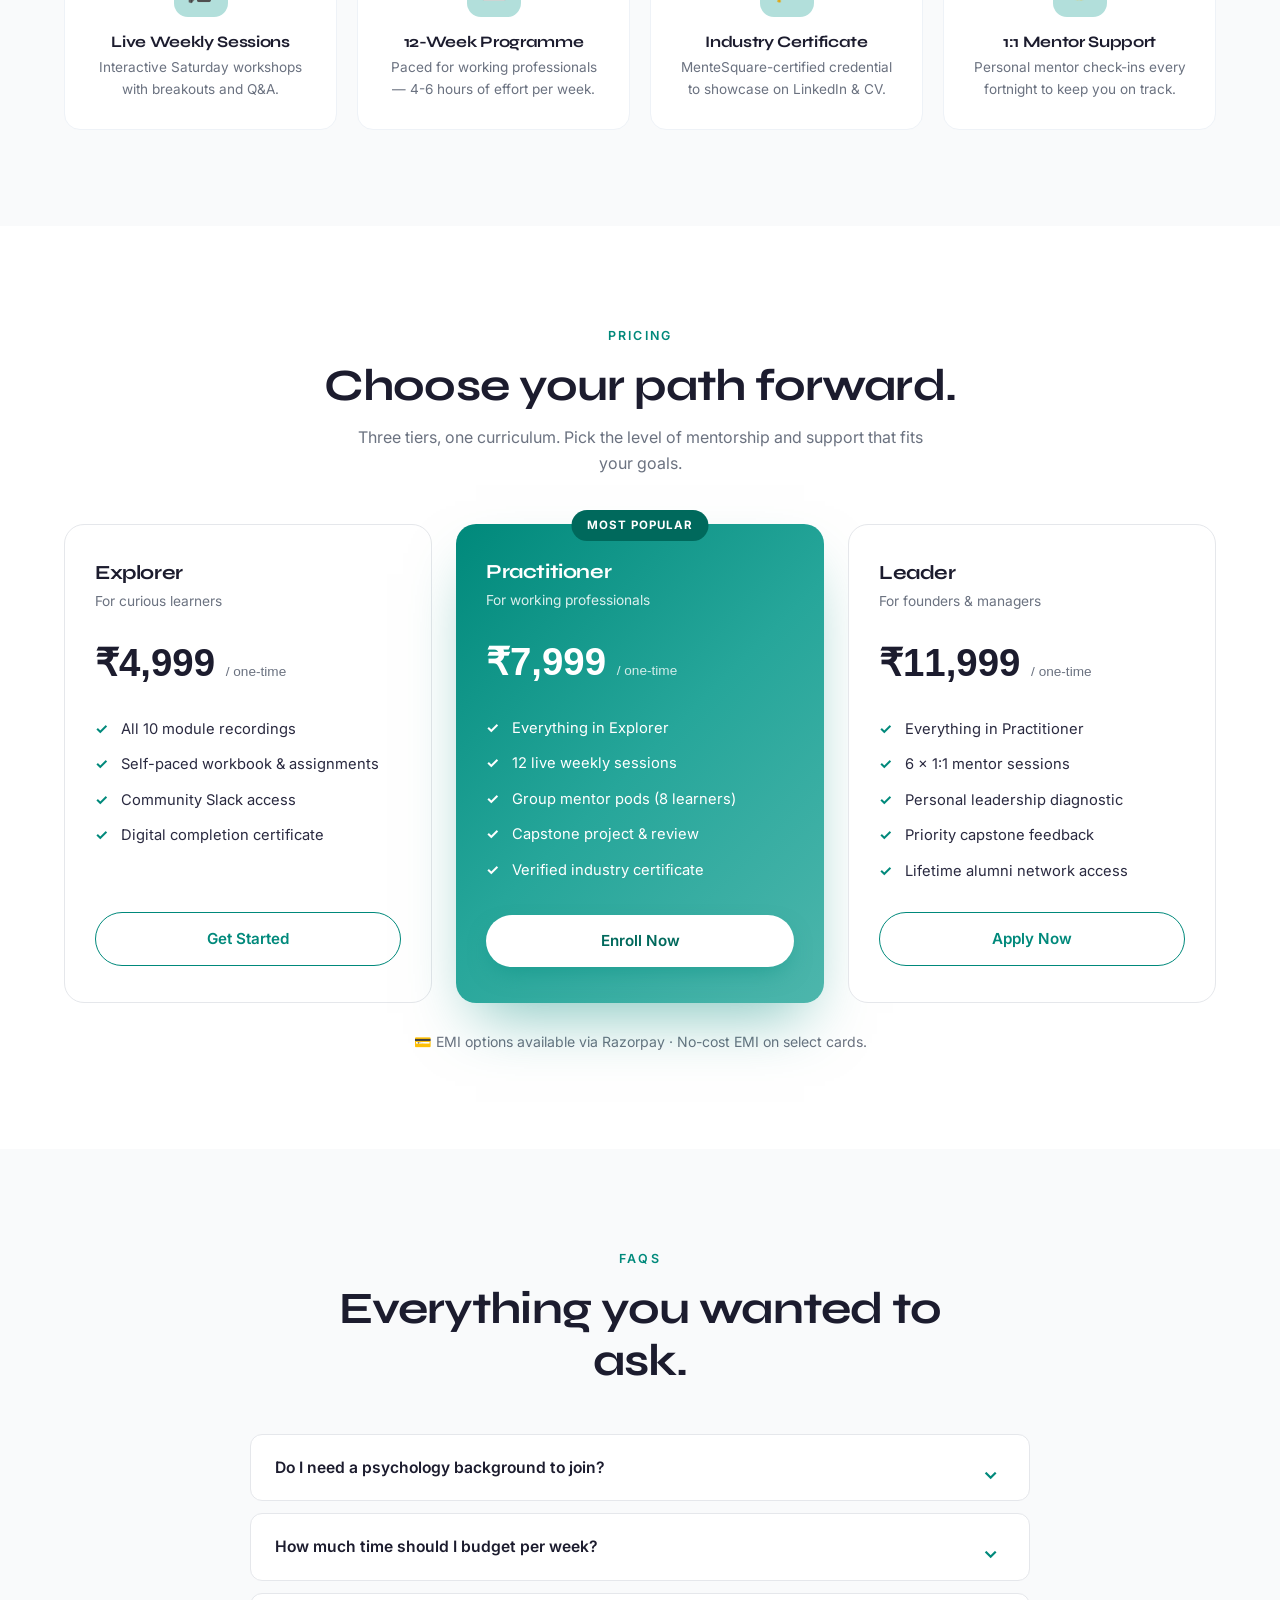
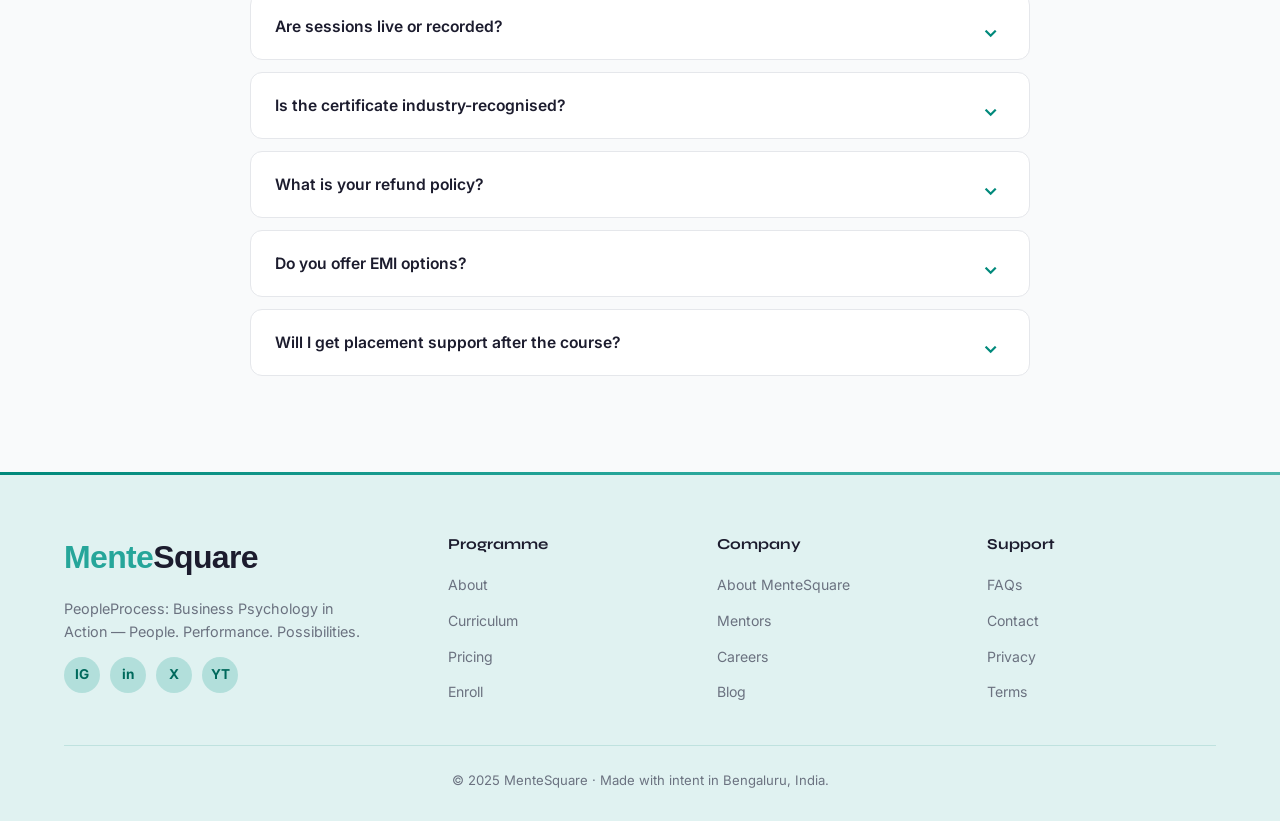
==== commit 925f6911: "Changes" ====
--- a/public/peopleprocess.html
+++ b/public/peopleprocess.html
@@ -59,6 +59,36 @@
 .hamburger{display:none;background:none;border:none;cursor:pointer;width:32px;height:32px;flex-direction:column;justify-content:center;gap:5px}
 .hamburger span{display:block;width:22px;height:2px;background:var(--ink);transition:.3s}
 
+/* Top Carousel */
+.topbar{margin-top:72px;background:var(--grad);color:#fff;overflow:hidden;position:relative;border-bottom:1px solid rgba(255,255,255,.15)}
+.topbar-track{display:flex;transition:transform .7s cubic-bezier(.65,.05,.36,1)}
+.topbar-slide{flex:0 0 100%;display:flex;align-items:center;justify-content:center;gap:18px;padding:14px 24px;text-align:center;font-weight:600;font-size:.95rem;letter-spacing:.01em}
+.topbar-slide .tb-tag{display:inline-flex;align-items:center;gap:6px;padding:4px 12px;border-radius:999px;background:rgba(255,255,255,.22);font-size:.72rem;font-weight:700;letter-spacing:.14em;text-transform:uppercase}
+.topbar-dots{position:absolute;bottom:6px;left:50%;transform:translateX(-50%);display:flex;gap:6px}
+.topbar-dots button{width:6px;height:6px;border-radius:50%;border:none;background:rgba(255,255,255,.4);cursor:pointer;padding:0;transition:.25s}
+.topbar-dots button.active{background:#fff;width:18px;border-radius:3px}
+@media (max-width:600px){.topbar-slide{font-size:.82rem;gap:10px;flex-wrap:wrap;padding:12px 16px}}
+
+/* Hero registration form */
+.hero-form{background:#fff;border:1px solid #E5E7EB;border-radius:24px;padding:32px;box-shadow:0 30px 80px -20px rgba(0,137,123,.2);position:relative}
+.hero-form h4{font-family:'Syne';font-size:1.2rem;color:var(--ink);margin-bottom:4px}
+.hero-form .sub{color:var(--muted);font-size:.85rem;margin-bottom:20px}
+.hero-form .form-row{margin-bottom:12px;text-align:left}
+.hero-form label{display:block;font-size:.78rem;font-weight:600;color:var(--ink-soft);margin-bottom:6px}
+.hero-form input,.hero-form select{width:100%;padding:11px 14px;background:#F9FAFB;border:1px solid #E5E7EB;border-radius:10px;font-size:.9rem;font-family:inherit;color:var(--ink);outline:none;transition:.2s}
+.hero-form input:focus,.hero-form select:focus{border-color:var(--teal);background:#fff;box-shadow:0 0 0 3px rgba(0,137,123,.12)}
+.hero-form .btn-full{width:100%;justify-content:center;background:var(--teal);color:#fff;margin-top:6px;padding:14px;border-radius:10px}
+.hero-form .btn-full:hover{background:var(--teal-dark)}
+.hero-form .reg-note{margin-top:12px;font-size:.78rem;color:var(--muted);text-align:center}
+
+/* Trainer avatar motion */
+@keyframes floaty{0%,100%{transform:translateY(0) rotate(0deg)}50%{transform:translateY(-8px) rotate(3deg)}}
+@keyframes ring-pulse{0%,100%{box-shadow:0 12px 24px -10px rgba(0,137,123,.4),0 0 0 0 rgba(38,166,154,.45)}50%{box-shadow:0 12px 24px -10px rgba(0,137,123,.4),0 0 0 14px rgba(38,166,154,0)}}
+.trainer .avatar{animation:floaty 4s ease-in-out infinite,ring-pulse 2.6s ease-out infinite;transition:transform .4s ease}
+.trainer:nth-child(2) .avatar{animation-delay:.6s,.4s}
+.trainer:nth-child(3) .avatar{animation-delay:1.2s,.8s}
+.trainer:hover .avatar{transform:scale(1.08) rotate(-4deg)}
+
 /* Hero */
 .hero{background:var(--grad-dark);color:var(--ink);min-height:100vh;display:flex;align-items:center;padding:120px 0 80px;position:relative}
 .hero::before{content:'';position:absolute;top:-200px;right:-200px;width:600px;height:600px;background:radial-gradient(circle,rgba(0,137,123,.25),transparent 60%);border-radius:50%}
@@ -259,6 +289,15 @@
   </div>
 </nav>
 
+<div class="topbar" id="topbar" aria-label="Announcements">
+  <div class="topbar-track" id="topbarTrack">
+    <div class="topbar-slide"><span class="tb-tag">New Course</span><span>PeopleProcess: Business Psychology in Action — <strong>People. Performance. Possibilities.</strong></span></div>
+    <div class="topbar-slide"><span class="tb-tag">Faculty</span><span>Learn with Dr. Riya Menon, Arjun Kapoor &amp; Sneha Nair — practitioners from McKinsey, IIM-B &amp; Flipkart.</span></div>
+    <div class="topbar-slide"><span class="tb-tag">Early Bird</span><span>Save ₹2,000 on the August 2025 cohort — offer ends 31 July. <a href="#register" style="text-decoration:underline">Reserve seat →</a></span></div>
+  </div>
+  <div class="topbar-dots" id="topbarDots"></div>
+</div>
+
 <section class="hero">
   <div class="container">
     <div class="hero-grid">
@@ -271,17 +310,21 @@
           <a href="#curriculum" class="btn btn-outline">Download Syllabus</a>
         </div>
       </div>
-      <div class="mockup">
-        <div class="mockup-header"><span class="dot"></span><span class="dot"></span><span class="dot"></span></div>
-        <h4>PeopleProcess · Cohort 04</h4>
-        <p class="sub">People. Performance. Possibilities.</p>
-        <div class="stats-grid">
-          <div class="stat"><span class="num">10</span><span class="lbl">Modules</span></div>
-          <div class="stat"><span class="num">12</span><span class="lbl">Weeks</span></div>
-          <div class="stat"><span class="num">24+</span><span class="lbl">Live Sessions</span></div>
-          <div class="stat"><span class="num">1:1</span><span class="lbl">Mentorship</span></div>
+      <form class="hero-form" id="register" onsubmit="event.preventDefault();alert('Thanks! We\\'ll reach out within 24 hours.');this.reset();">
+        <h4>Reserve Your Seat · Cohort 04</h4>
+        <p class="sub">August 2025 · Limited seats. Apply in under a minute.</p>
+        <div class="form-row"><label>Full Name</label><input type="text" required placeholder="Aarav Sharma" /></div>
+        <div class="form-row"><label>Email Address</label><input type="email" required placeholder="you@email.com" /></div>
+        <div class="form-row"><label>Phone Number</label><input type="tel" required placeholder="+91 98765 43210" /></div>
+        <div class="form-row"><label>Current Role</label>
+          <select required><option value="">Select your role</option><option>Student</option><option>Working Professional</option><option>Founder</option><option>Other</option></select>
         </div>
-      </div>
+        <div class="form-row"><label>How did you hear about us?</label>
+          <select required><option value="">Select an option</option><option>Instagram</option><option>LinkedIn</option><option>Friend / Referral</option><option>Google Search</option><option>Newsletter</option><option>Other</option></select>
+        </div>
+        <button type="submit" class="btn btn-full">Reserve My Spot →</button>
+        <p class="reg-note">Limited seats per cohort. Enroll early to lock in your slot.</p>
+      </form>
     </div>
   </div>
 </section>
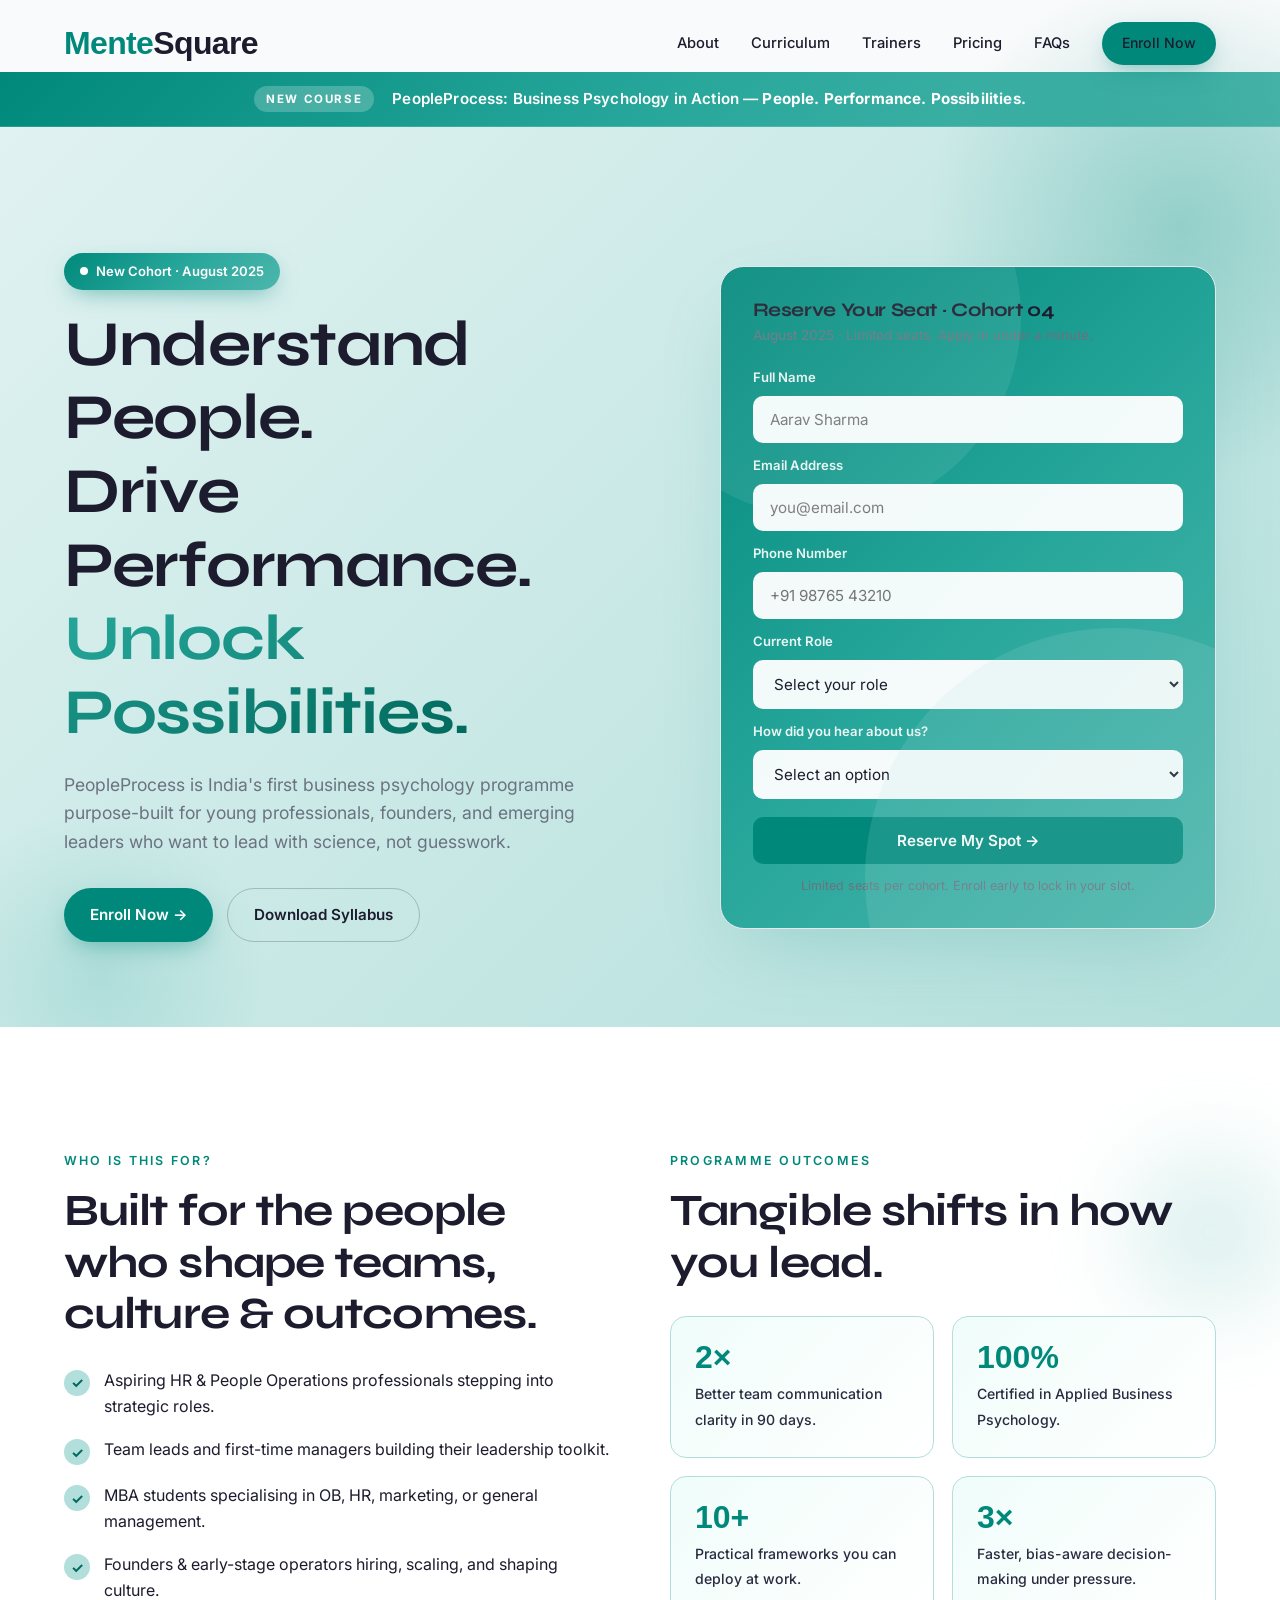
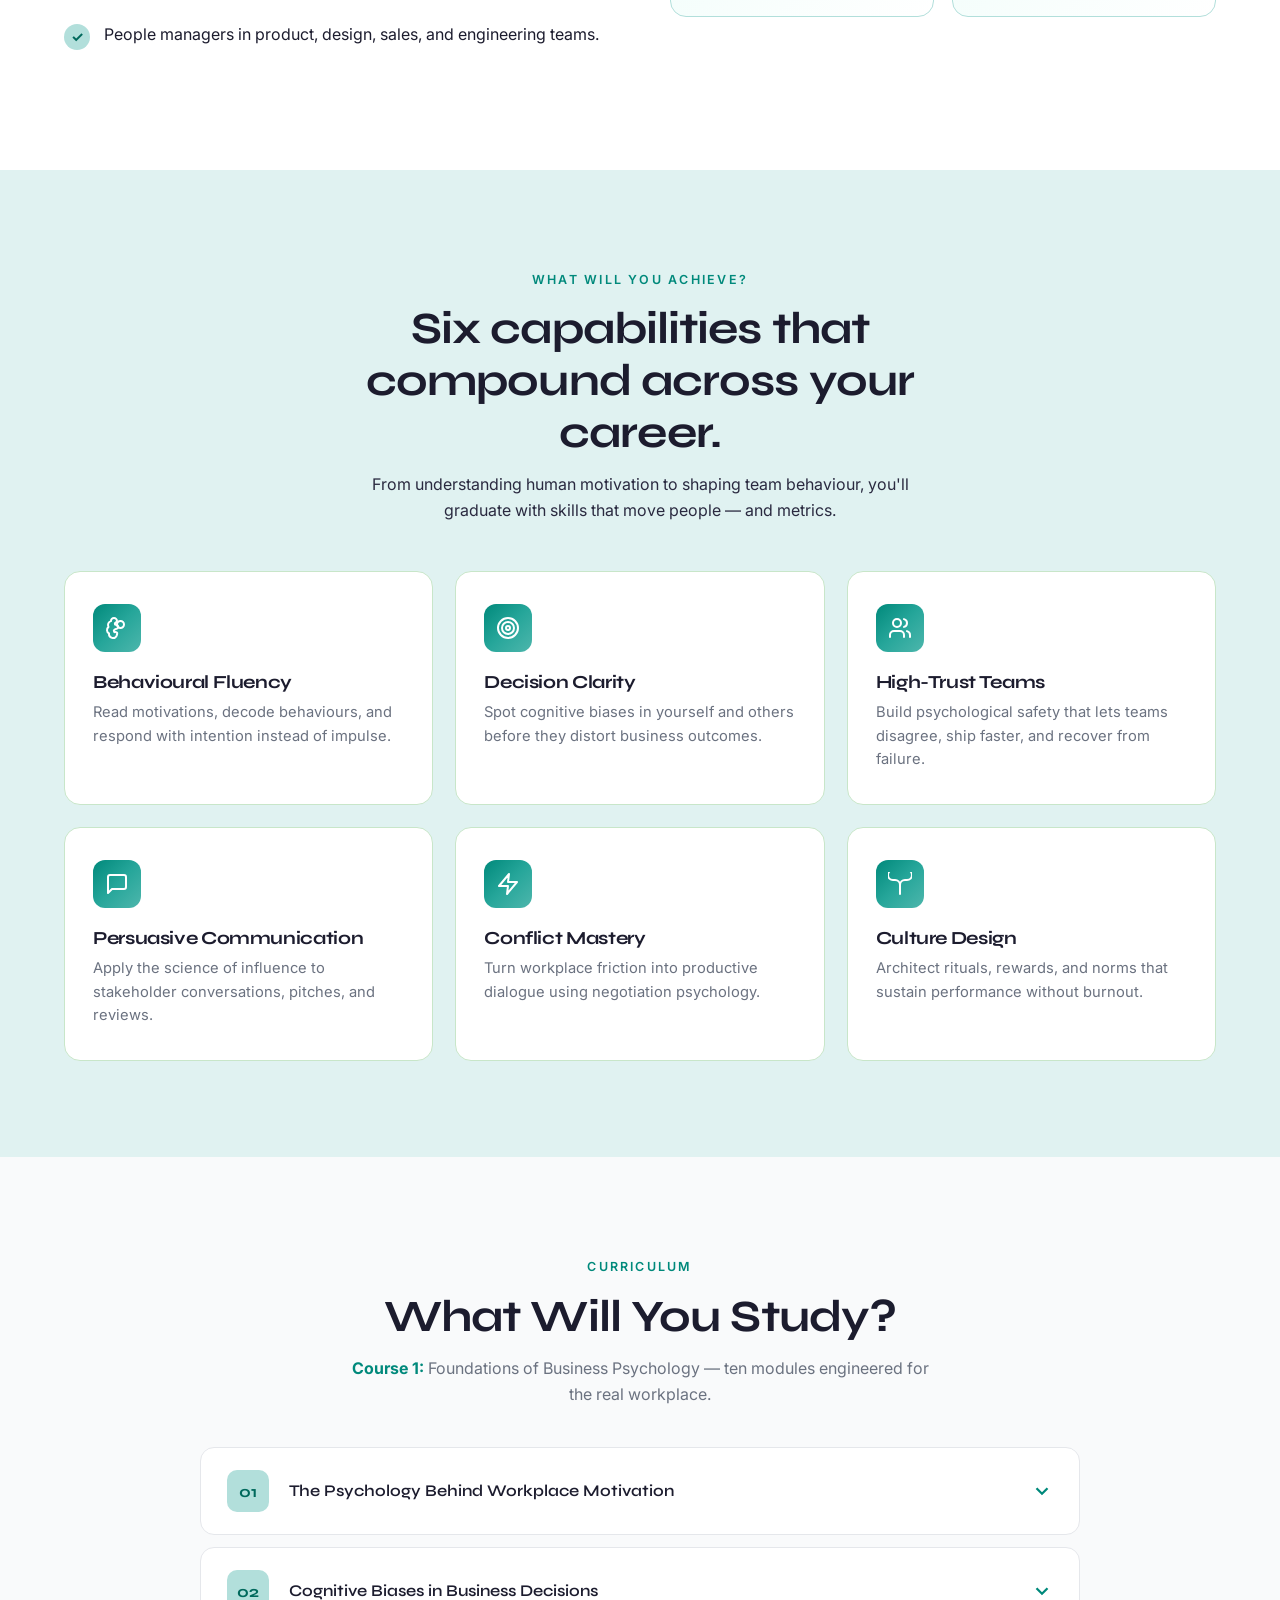
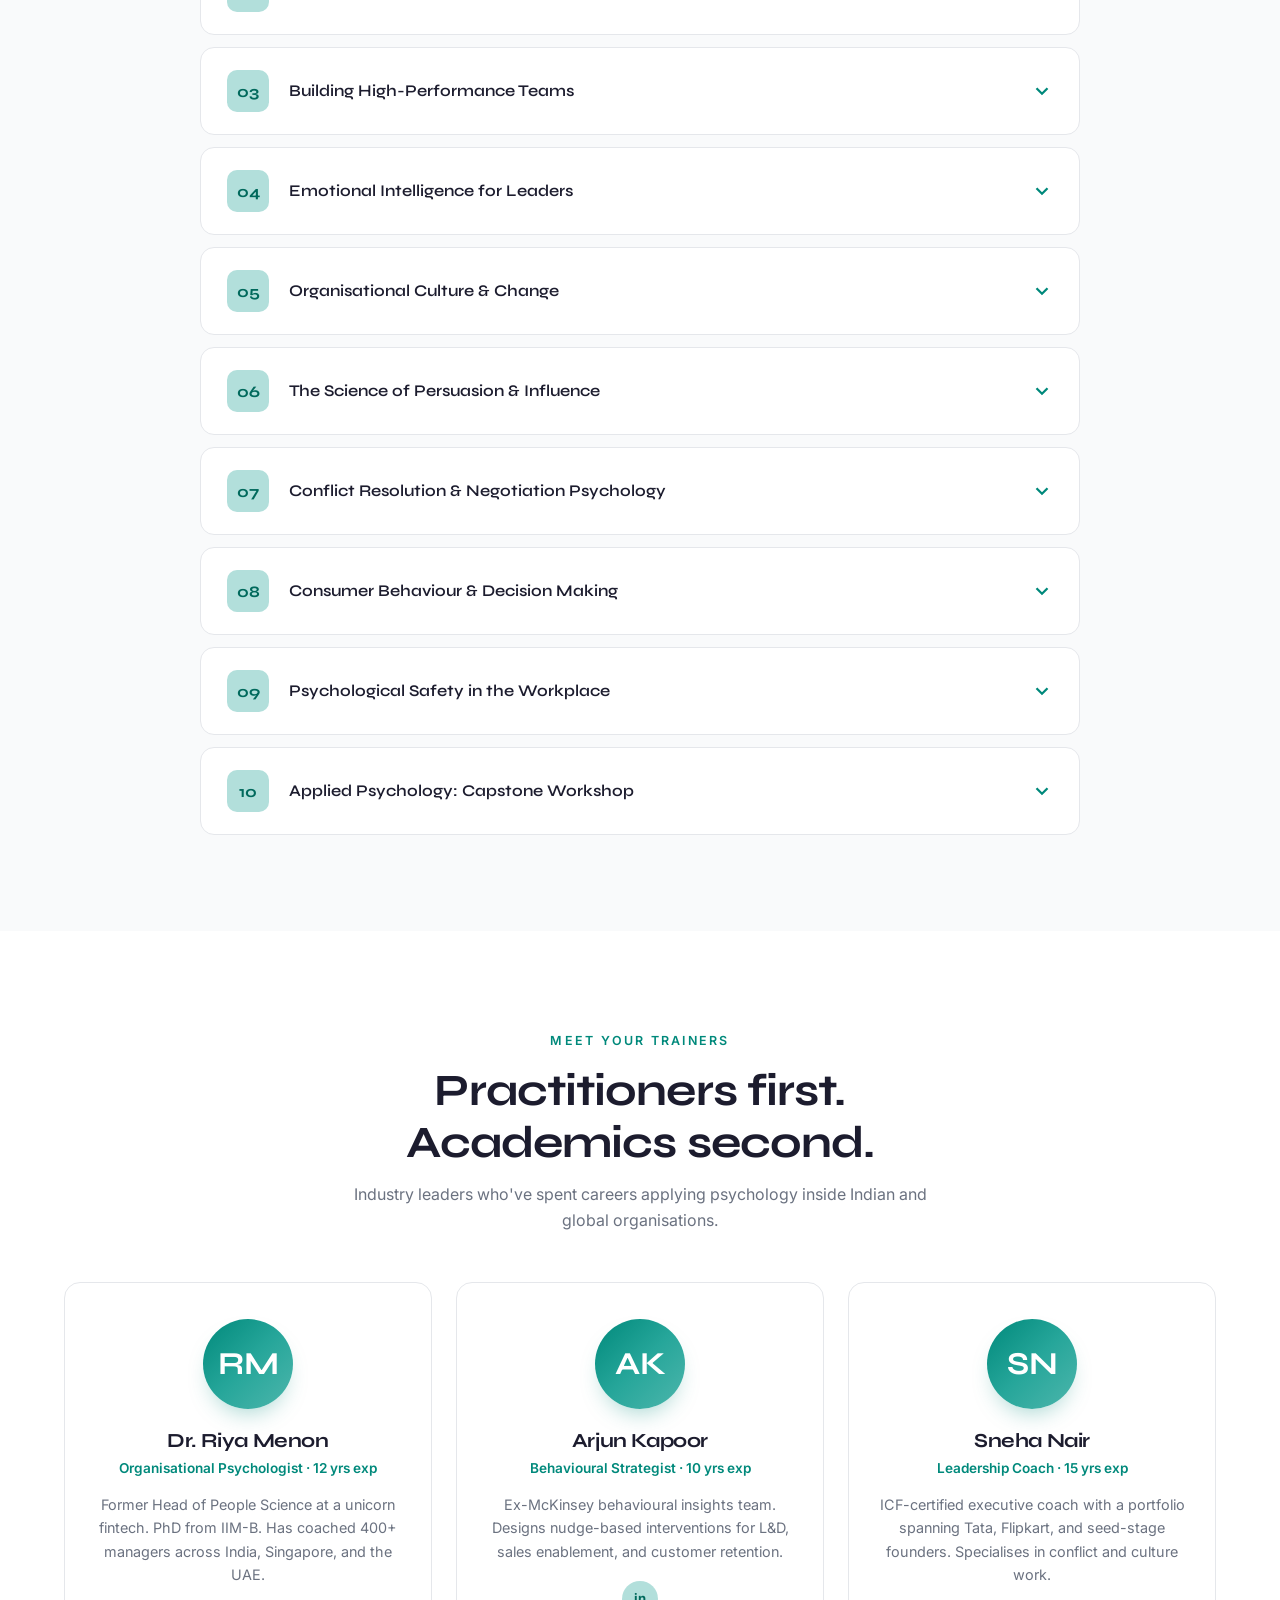
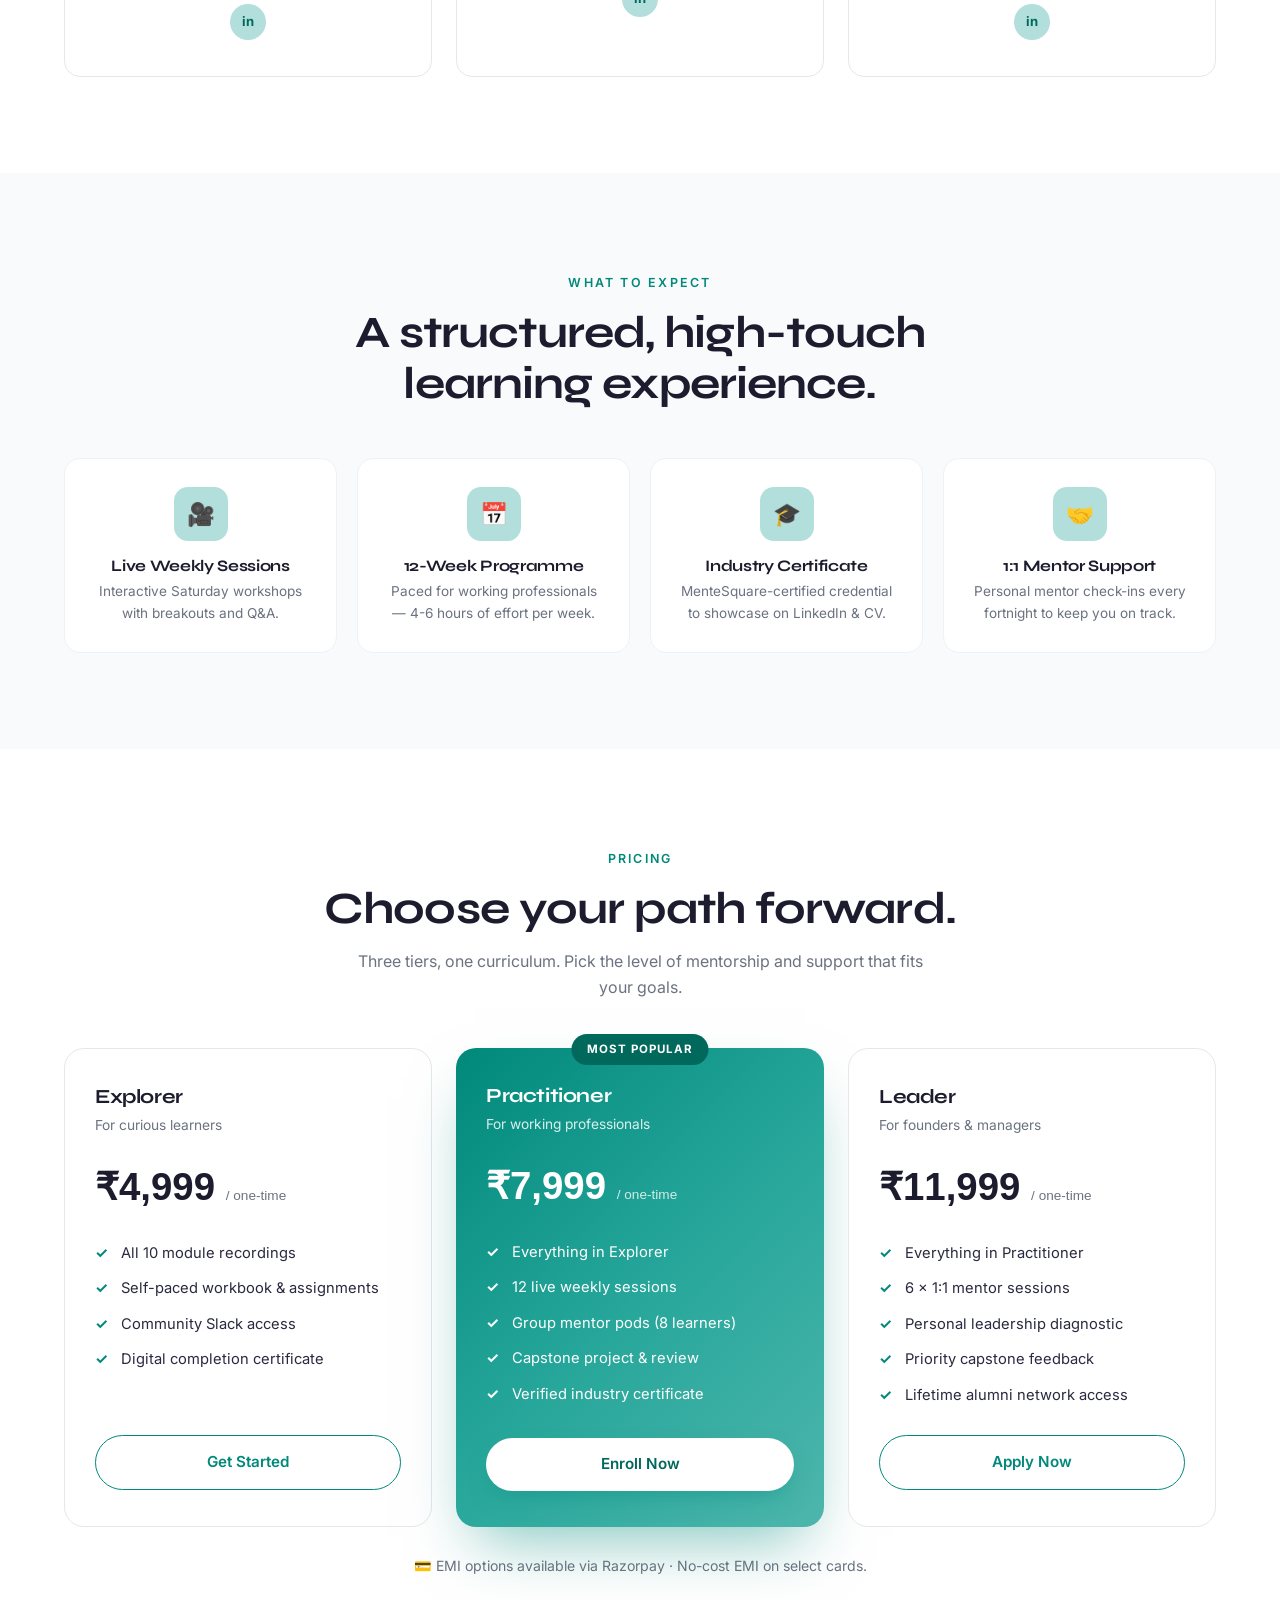
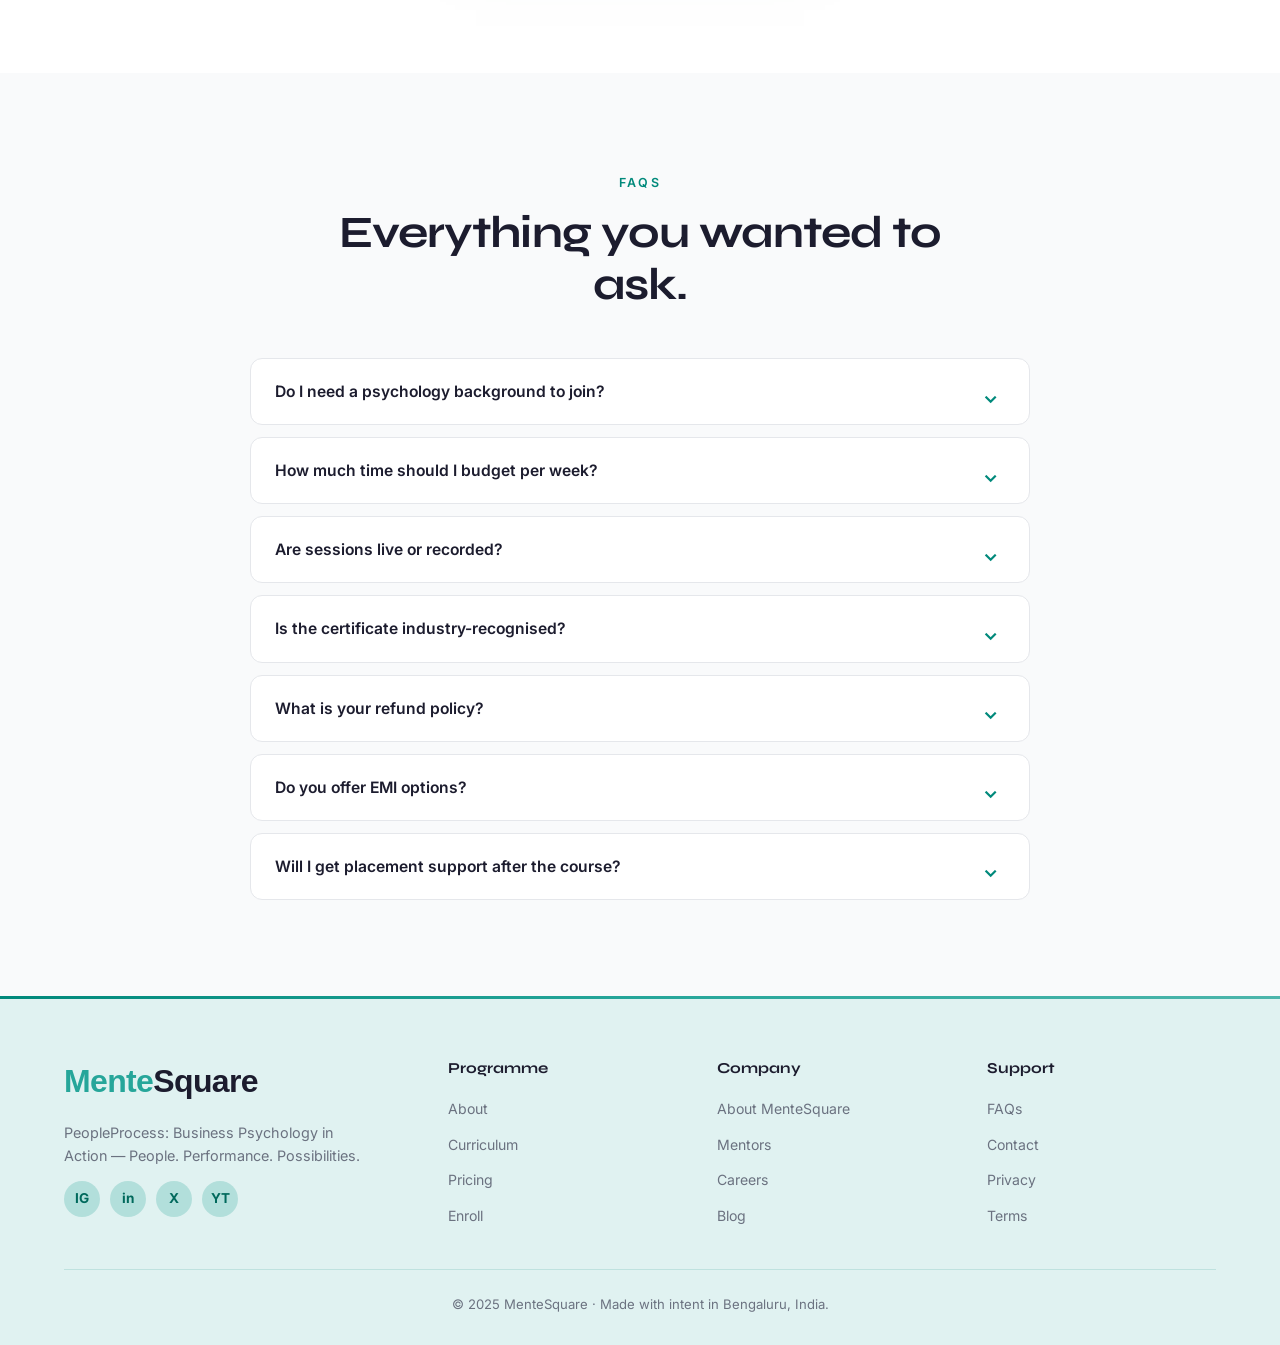
==== commit 1a197dcc: "Changes" ====
--- a/public/peopleprocess.html
+++ b/public/peopleprocess.html
@@ -398,29 +398,6 @@
   </div>
 </section>
 
-<section class="section" id="register">
-  <div class="container">
-    <div class="reg-wrap reveal">
-      <span class="eyebrow" style="color:#fff">Reserve Your Seat</span>
-      <h2>Join the August 2025 Cohort</h2>
-      <p class="sub">Tell us a little about yourself and we'll get back within 24 hours with the next steps.</p>
-      <form class="glass-card" onsubmit="event.preventDefault();alert('Thanks! We\\'ll reach out within 24 hours.');this.reset();">
-        <div class="form-row"><label>Full Name</label><input type="text" required placeholder="Aarav Sharma" /></div>
-        <div class="form-row"><label>Email Address</label><input type="email" required placeholder="you@email.com" /></div>
-        <div class="form-row"><label>Phone Number</label><input type="tel" required placeholder="+91 98765 43210" /></div>
-        <div class="form-row"><label>Current Role</label>
-          <select required><option value="">Select your role</option><option>Student</option><option>Working Professional</option><option>Founder</option><option>Other</option></select>
-        </div>
-        <div class="form-row"><label>How did you hear about us?</label>
-          <select required><option value="">Select an option</option><option>Instagram</option><option>LinkedIn</option><option>Friend / Referral</option><option>Google Search</option><option>Newsletter</option><option>Other</option></select>
-        </div>
-        <button type="submit" class="btn btn-primary btn-full">Reserve My Spot →</button>
-        <p class="reg-note">Limited seats per cohort. Enroll early to lock in your slot.</p>
-      </form>
-    </div>
-  </div>
-</section>
-
 <section class="section" id="trainers">
   <div class="container">
     <div class="section-head reveal">
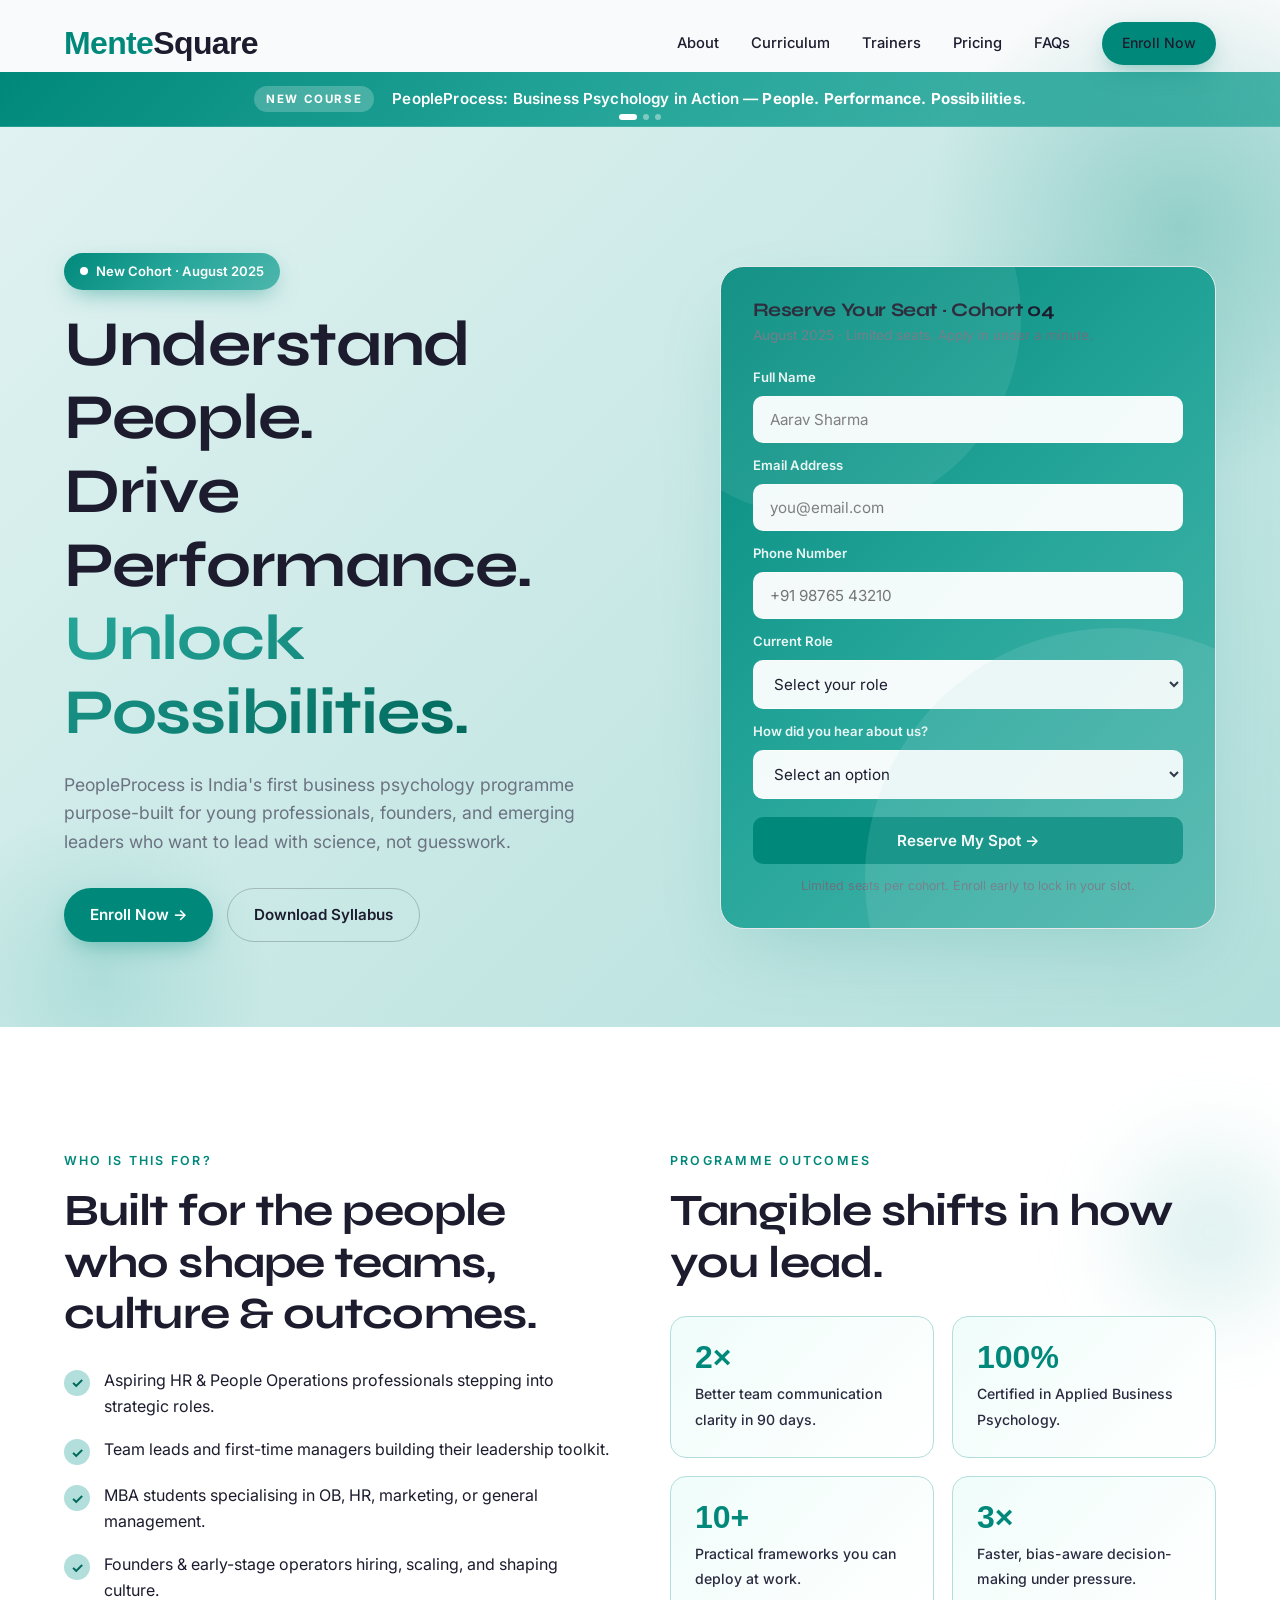
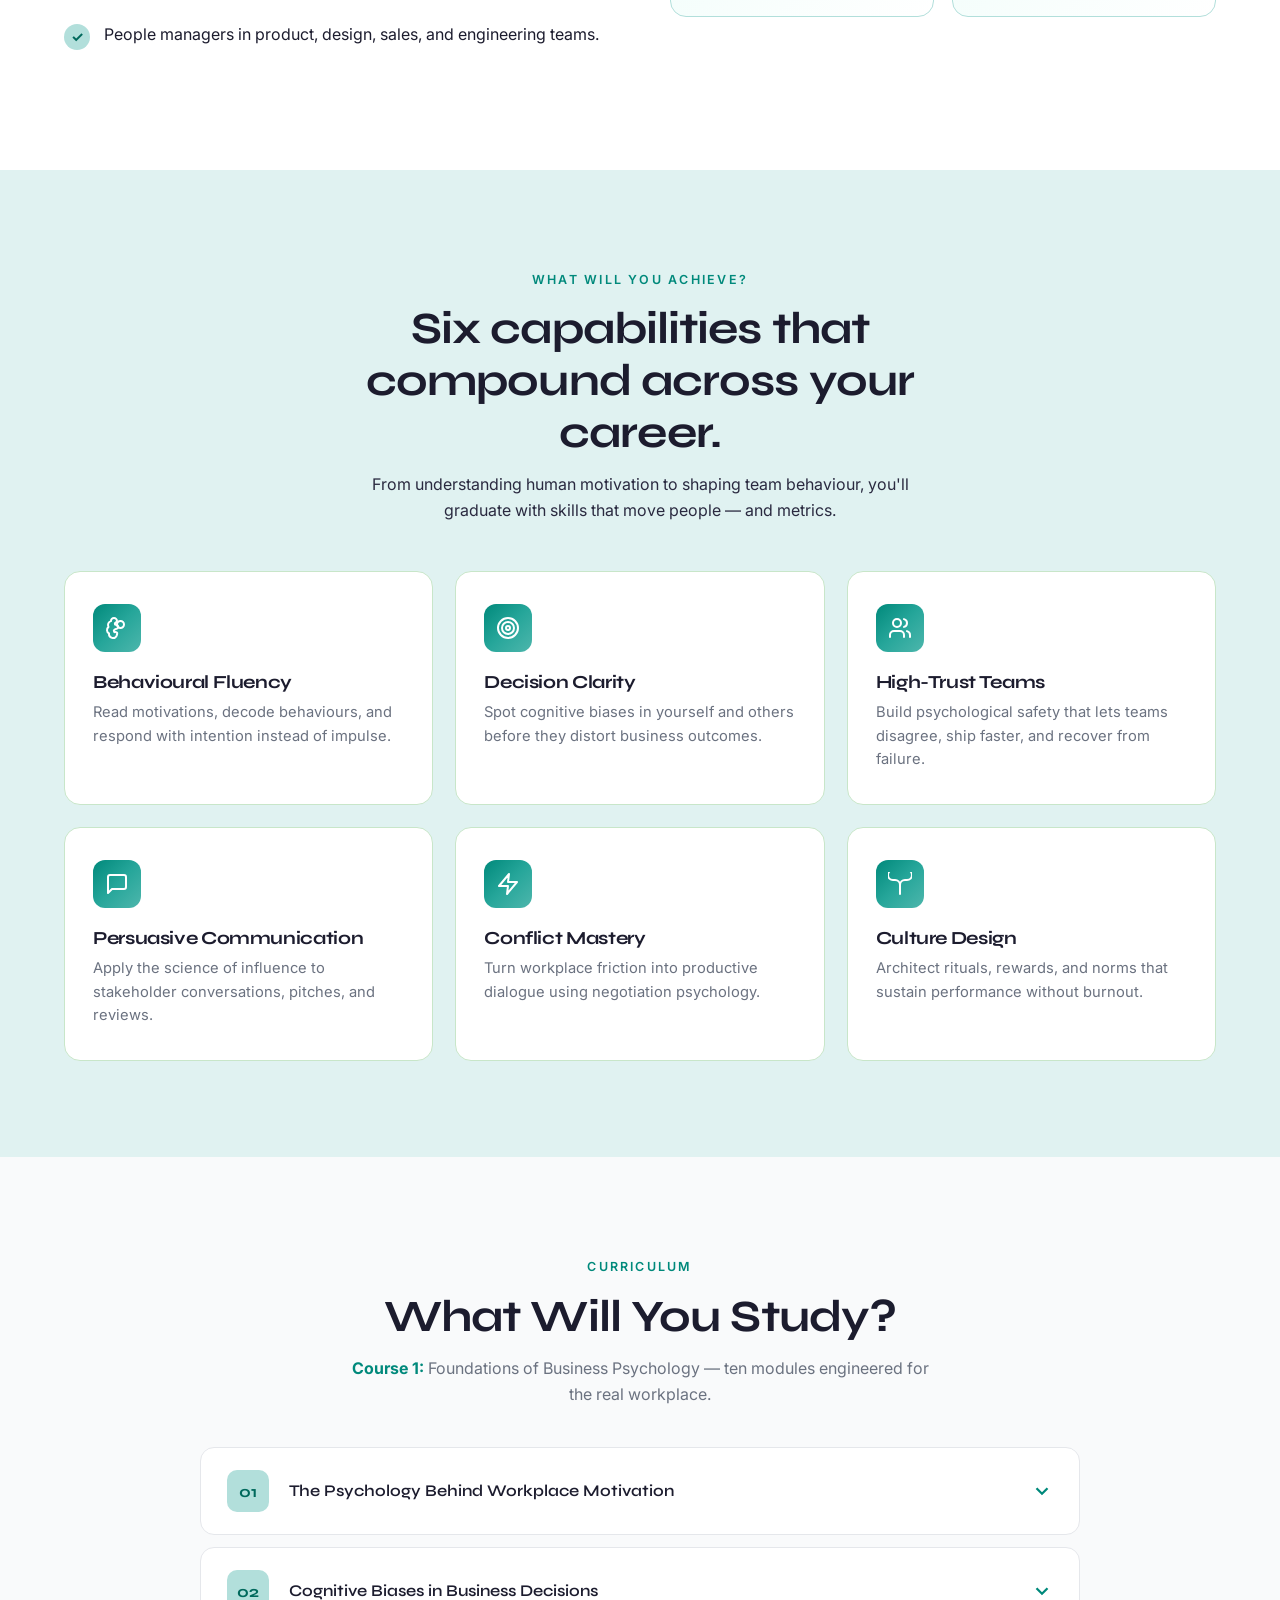
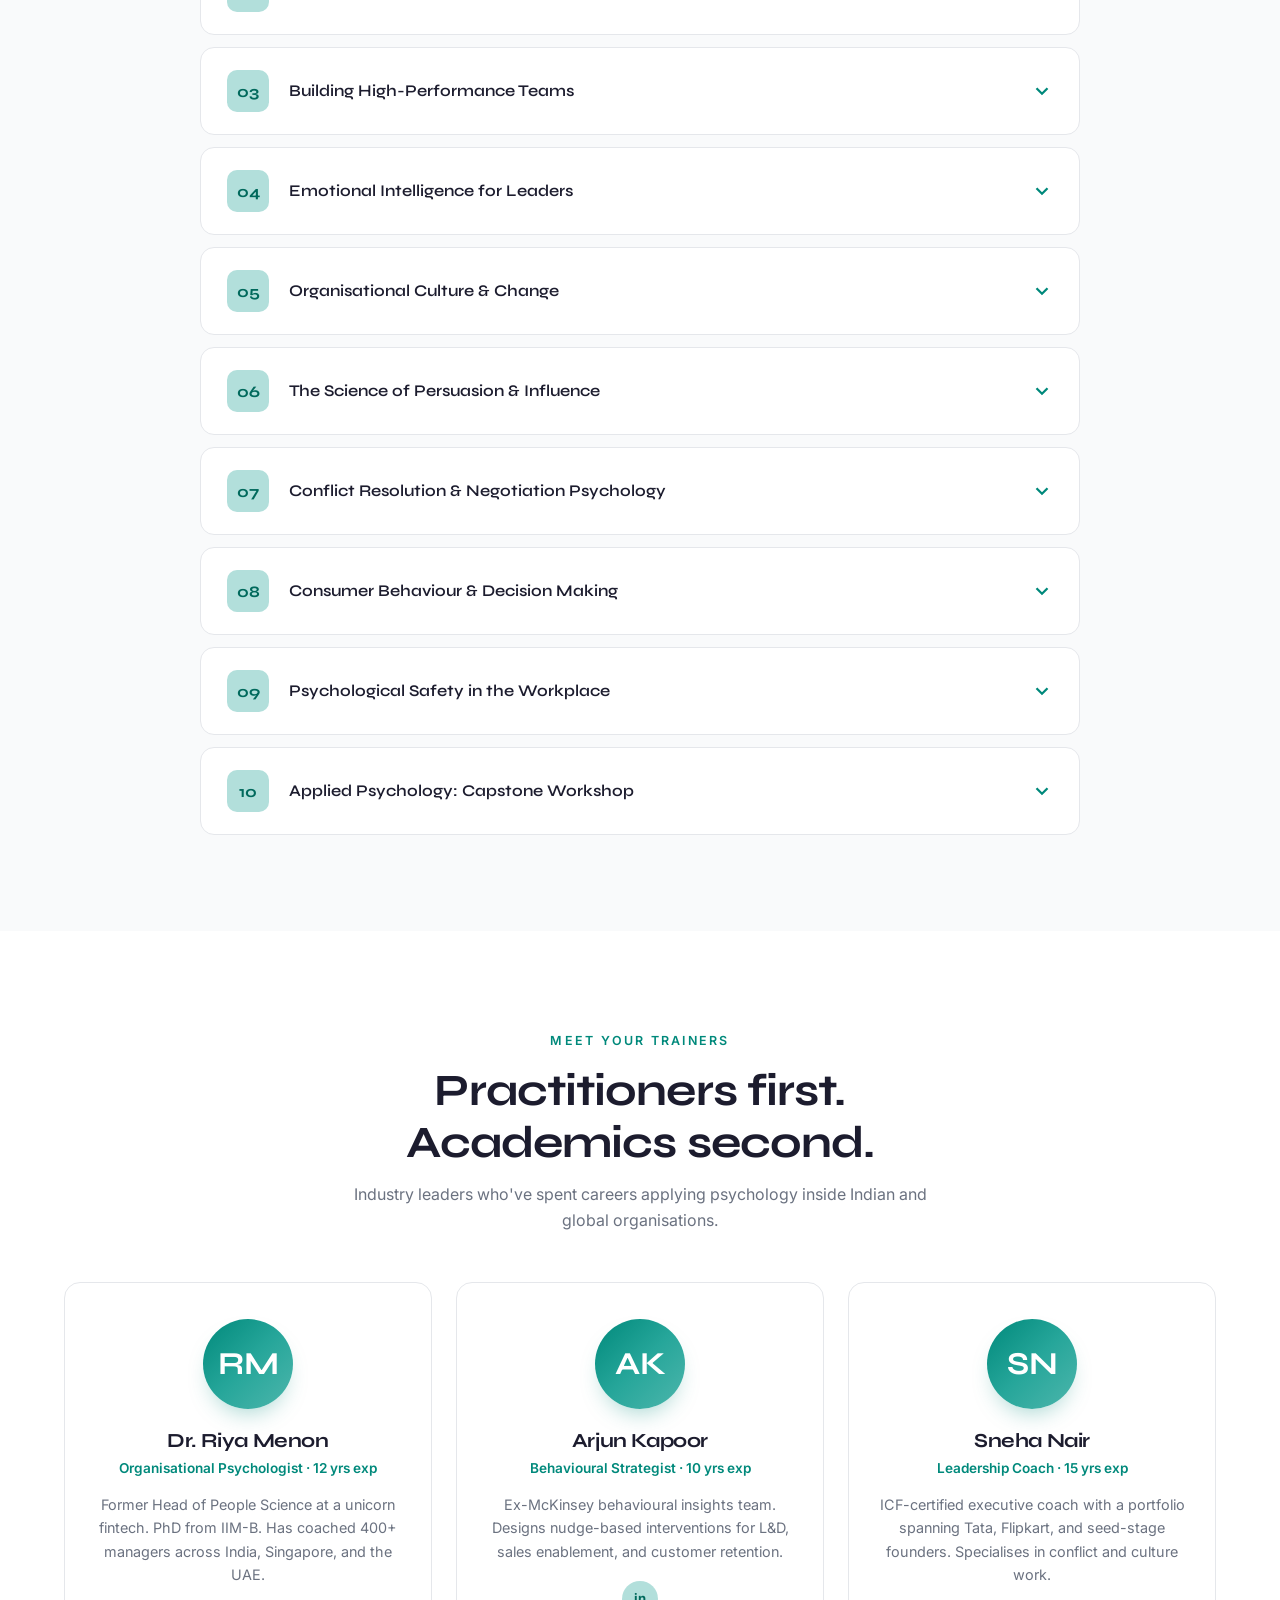
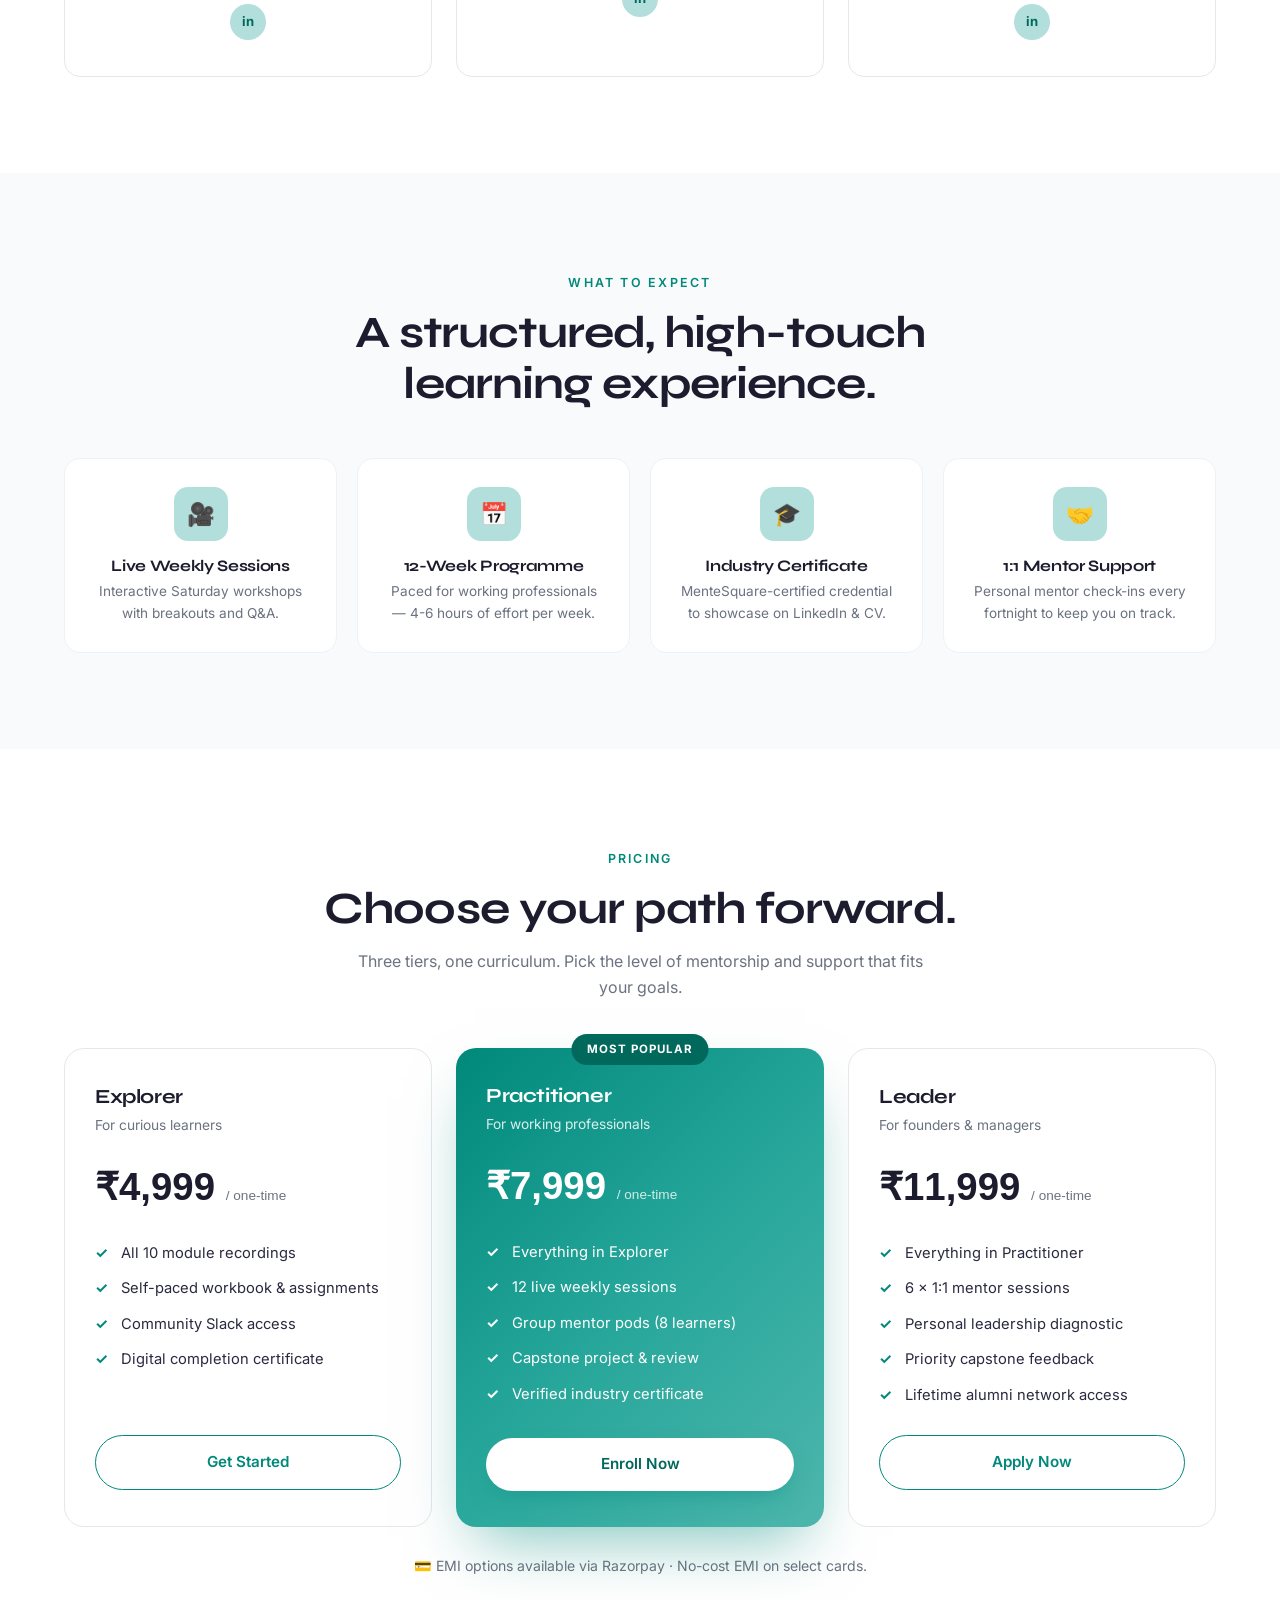
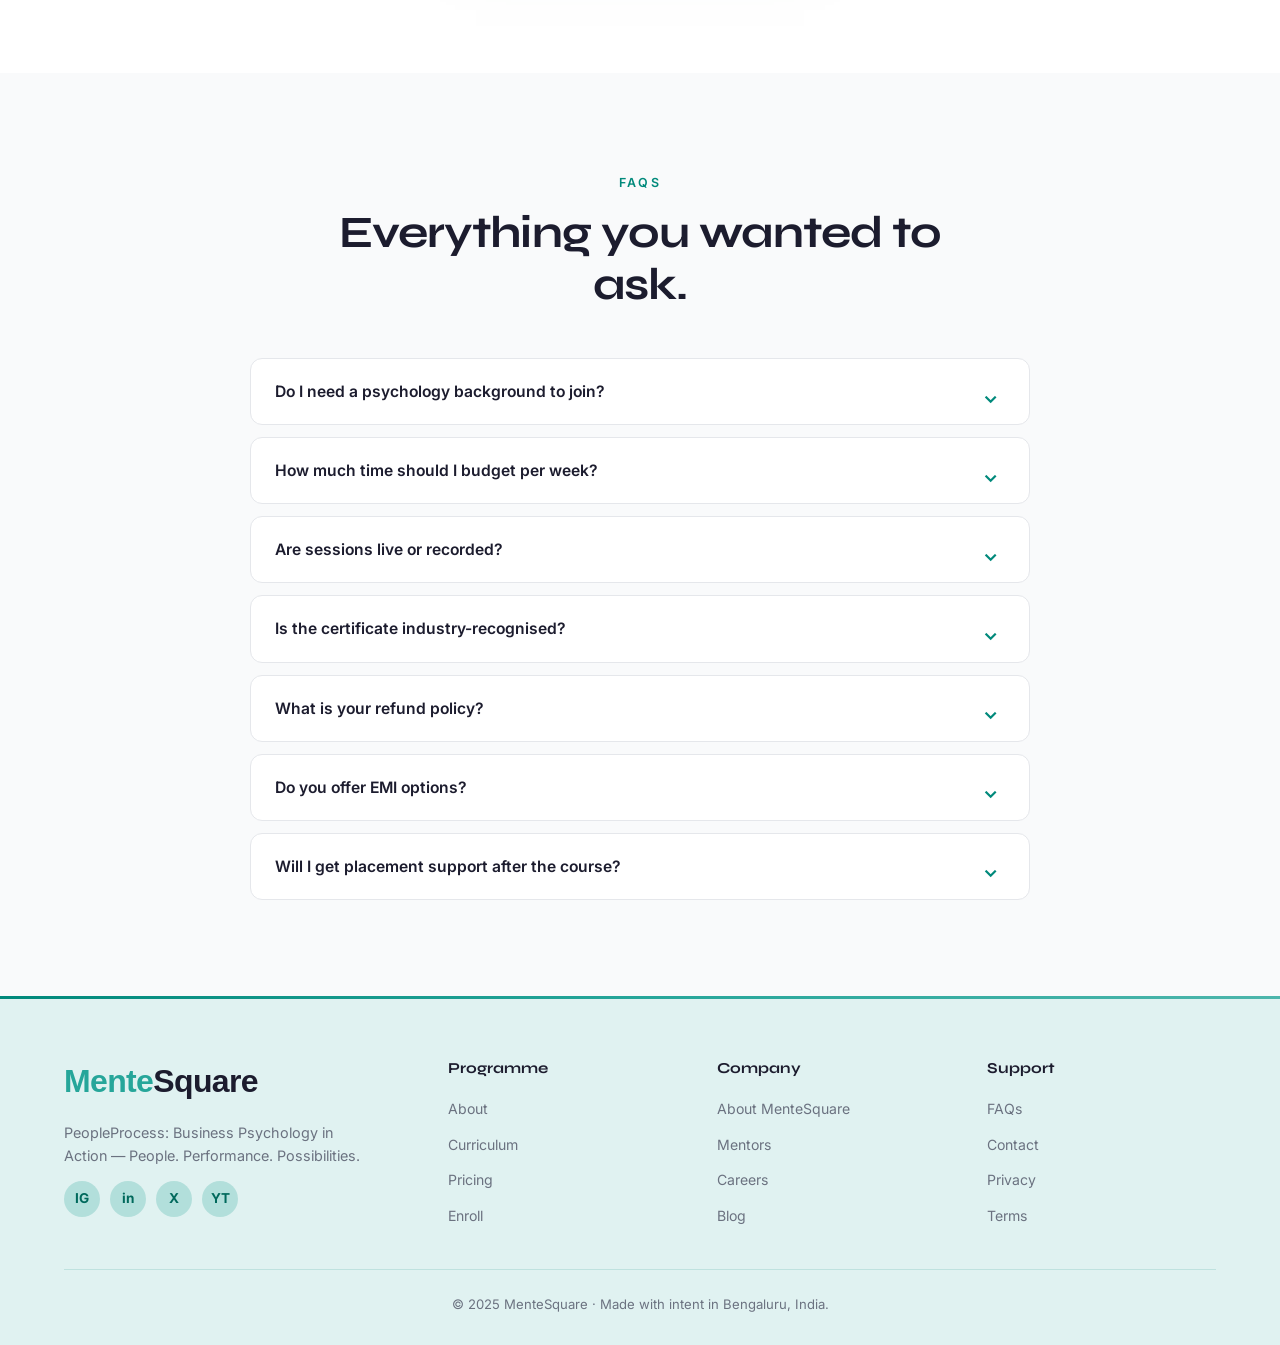
==== commit 82fa2c1a: "Changes" ====
--- a/public/peopleprocess.html
+++ b/public/peopleprocess.html
@@ -548,6 +548,29 @@
   });
 },{threshold:0.12});
 document.querySelectorAll('.reveal').forEach(el=>io.observe(el));
+
+// Top carousel
+(function(){
+  const track=document.getElementById('topbarTrack');
+  const dotsWrap=document.getElementById('topbarDots');
+  if(!track) return;
+  const slides=track.children.length;
+  let i=0;
+  for(let k=0;k<slides;k++){
+    const b=document.createElement('button');
+    b.setAttribute('aria-label','Slide '+(k+1));
+    b.addEventListener('click',()=>{i=k;render();reset();});
+    dotsWrap.appendChild(b);
+  }
+  function render(){
+    track.style.transform='translateX(-'+(i*100)+'%)';
+    [...dotsWrap.children].forEach((d,k)=>d.classList.toggle('active',k===i));
+  }
+  let t=setInterval(next,4500);
+  function next(){i=(i+1)%slides;render();}
+  function reset(){clearInterval(t);t=setInterval(next,4500);}
+  render();
+})();
 </script>
 </body>
 </html>
